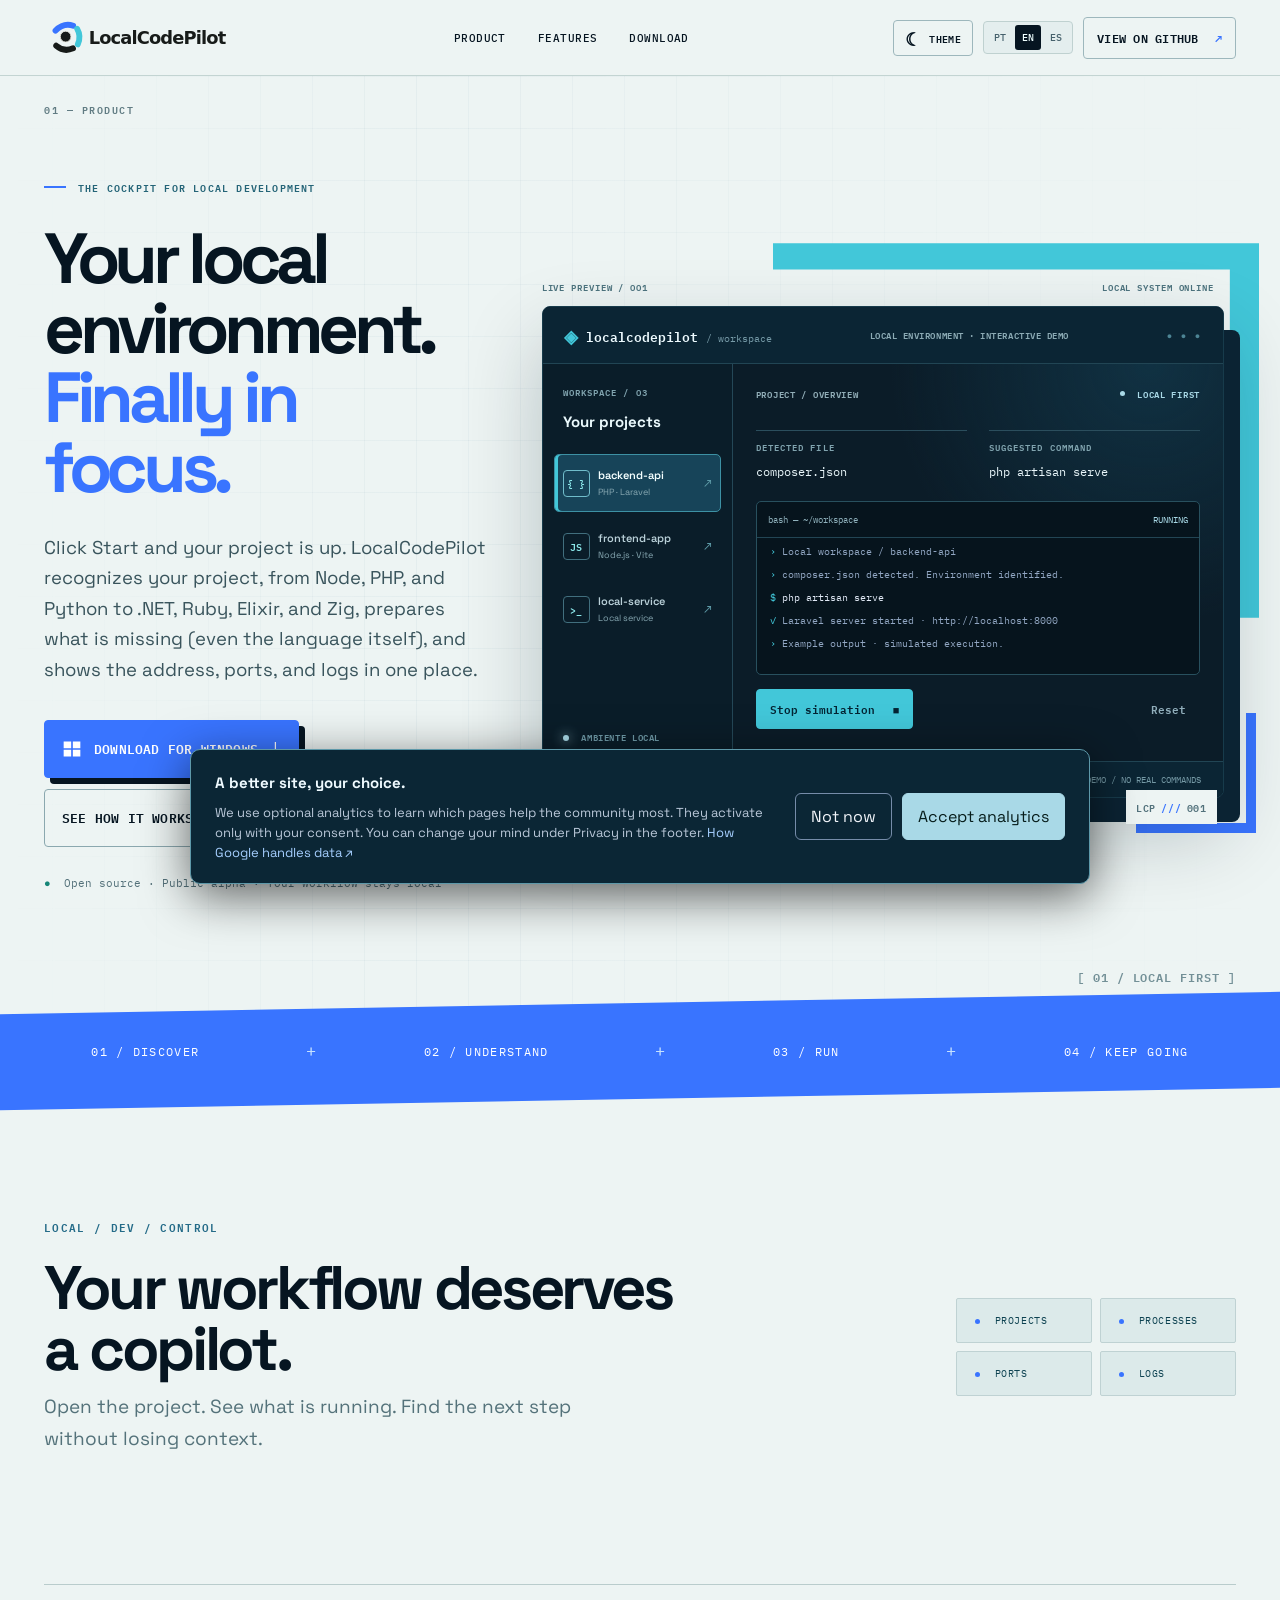
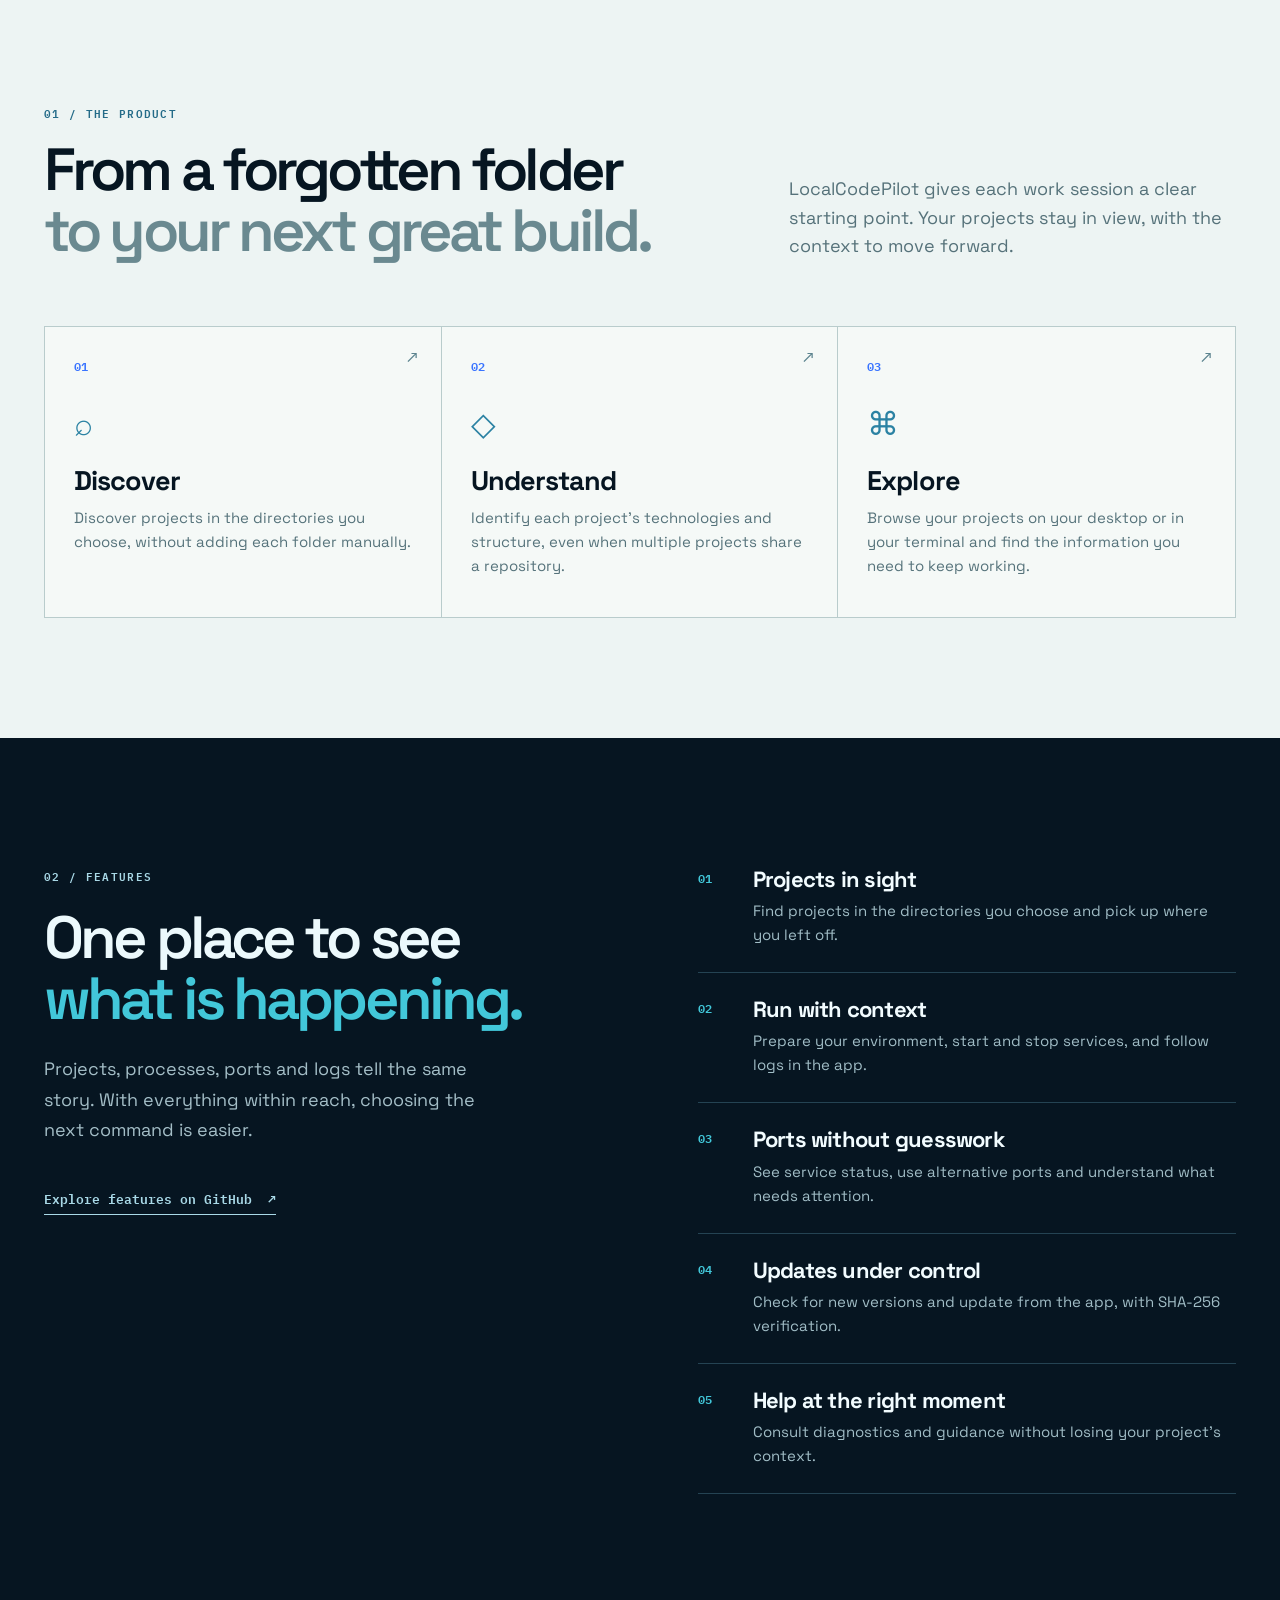
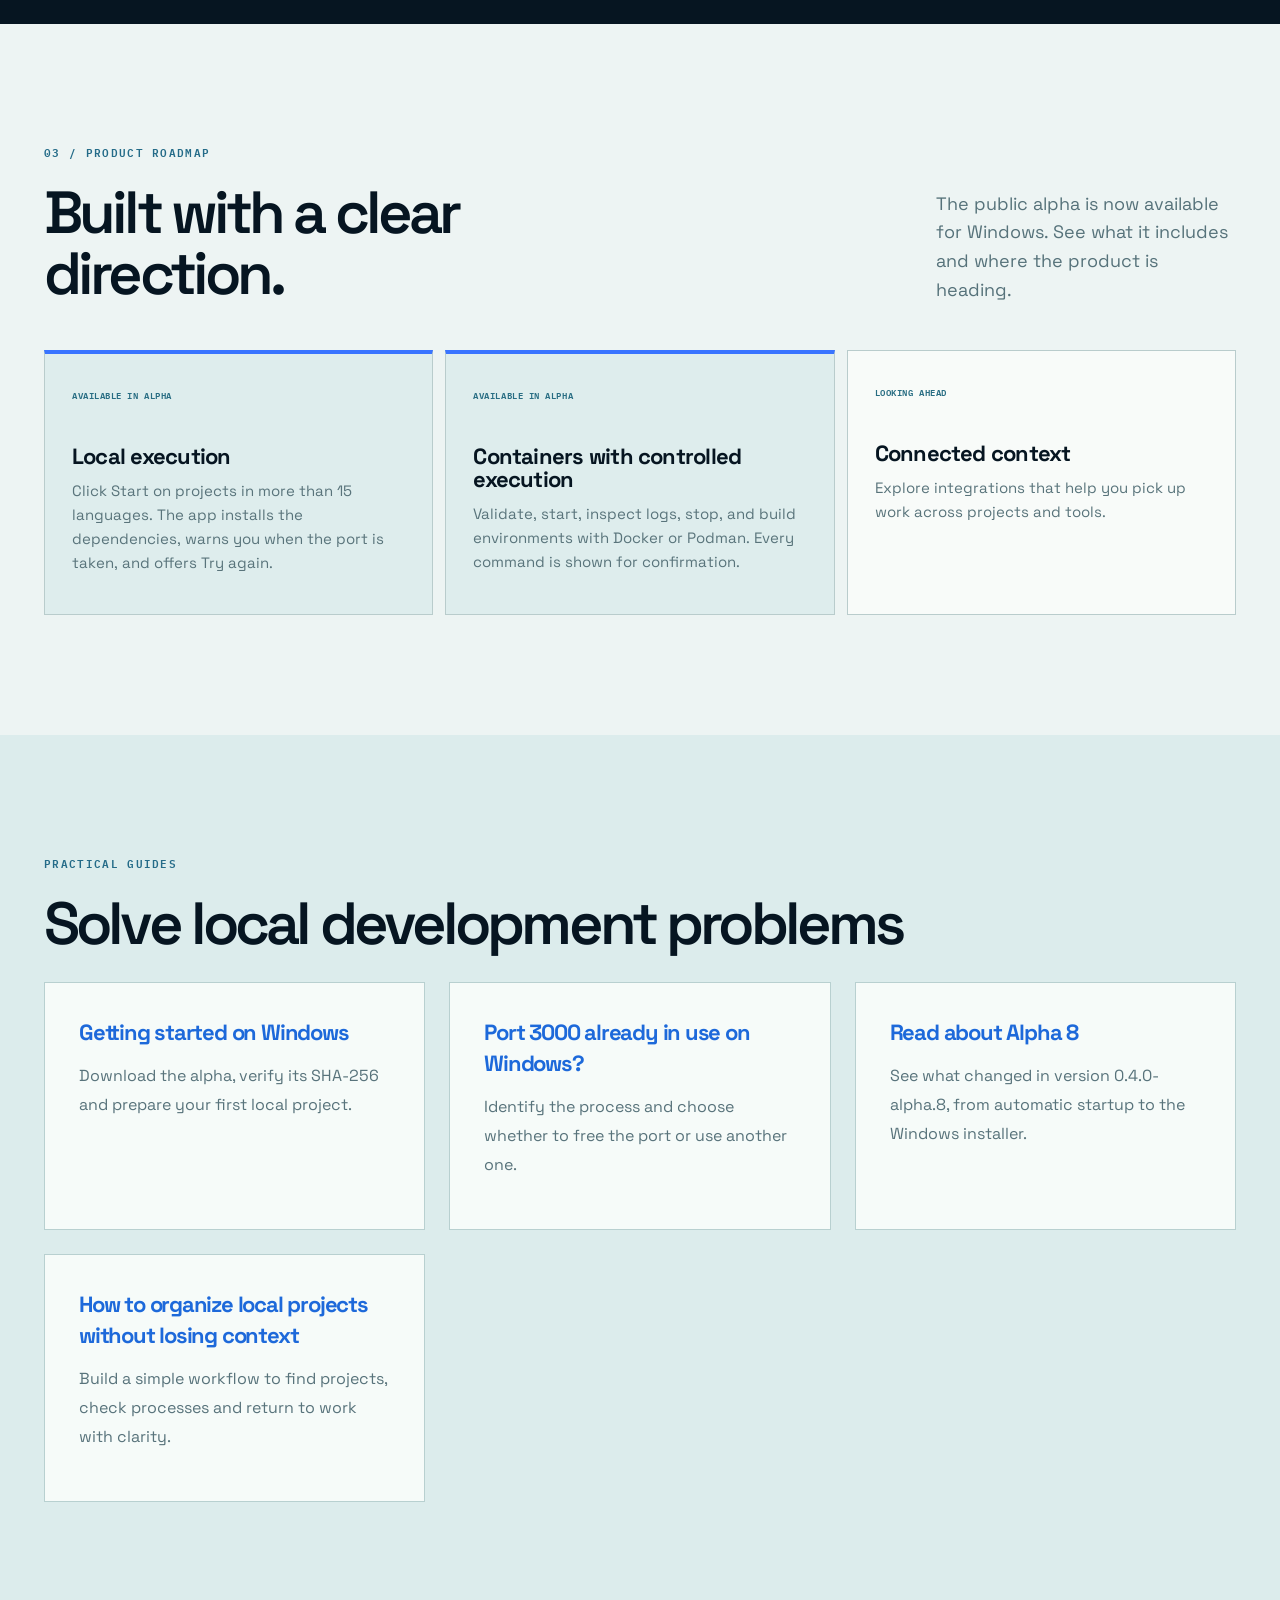
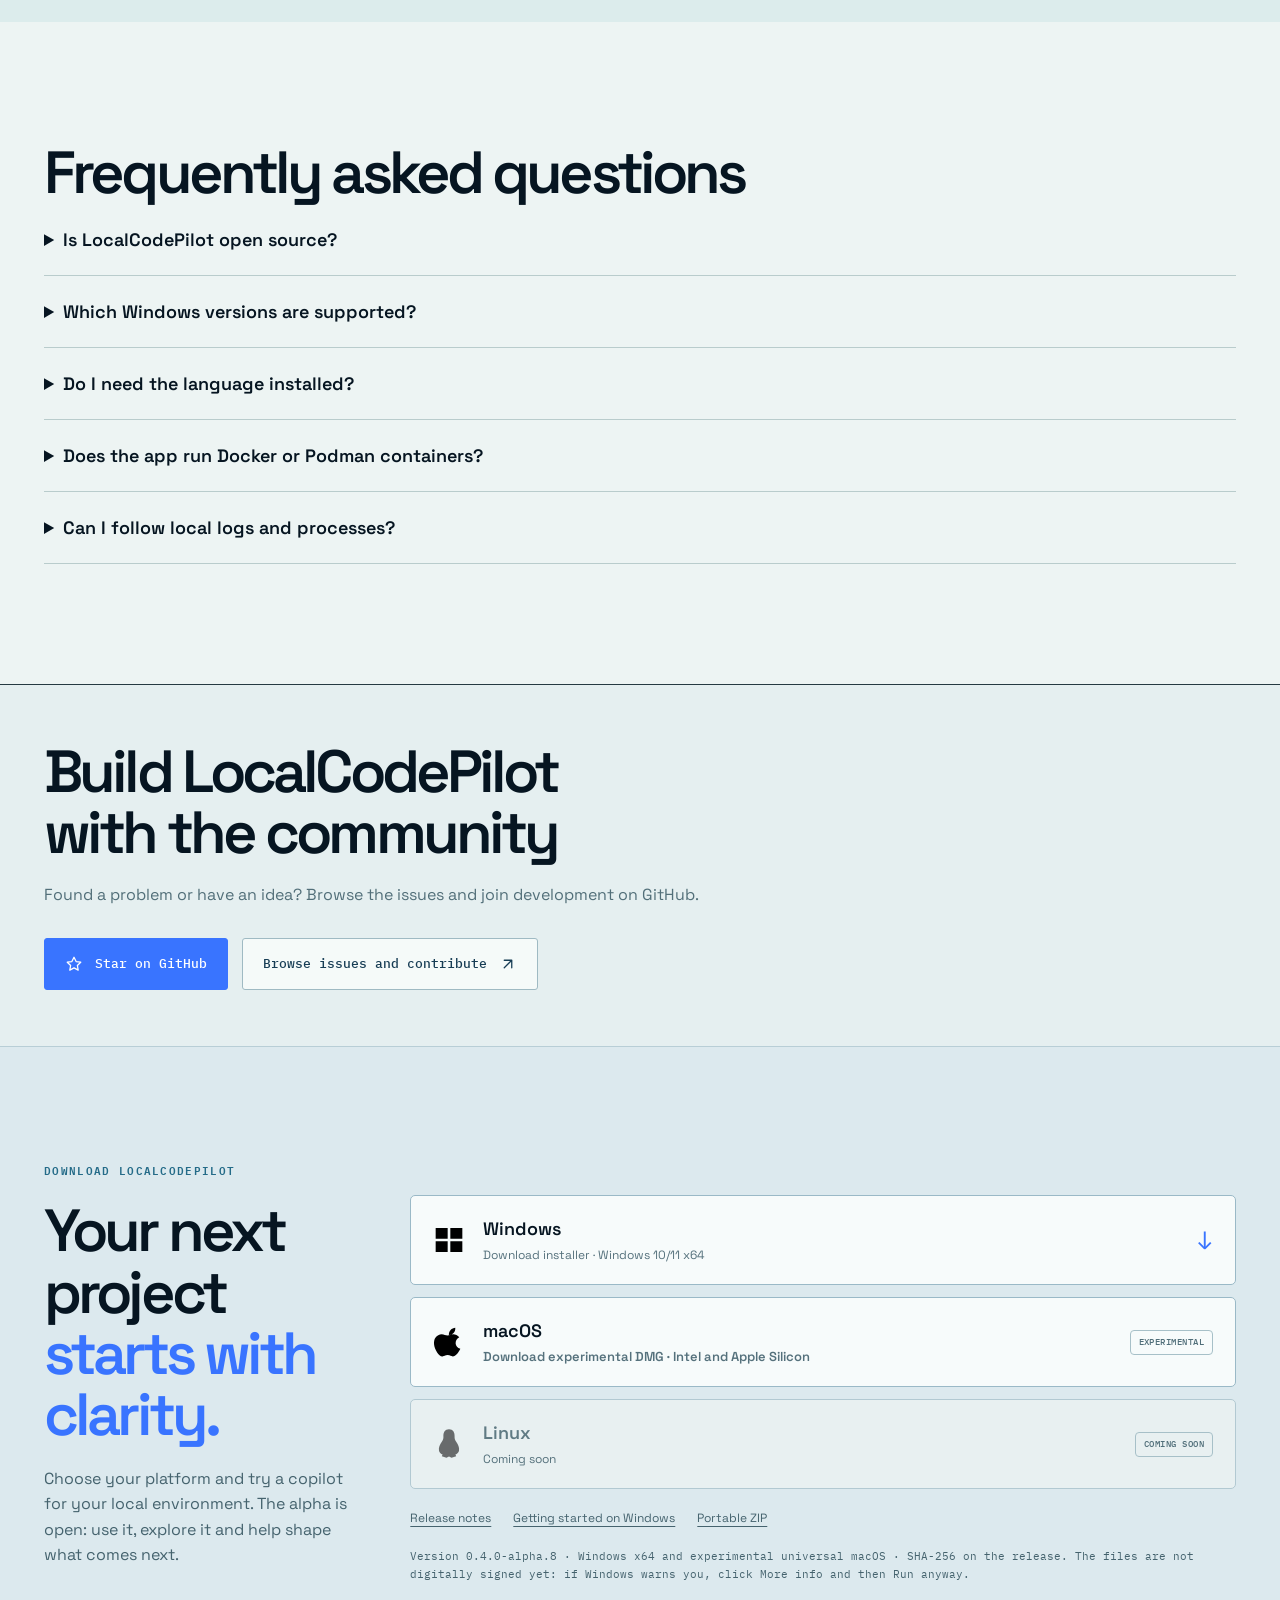
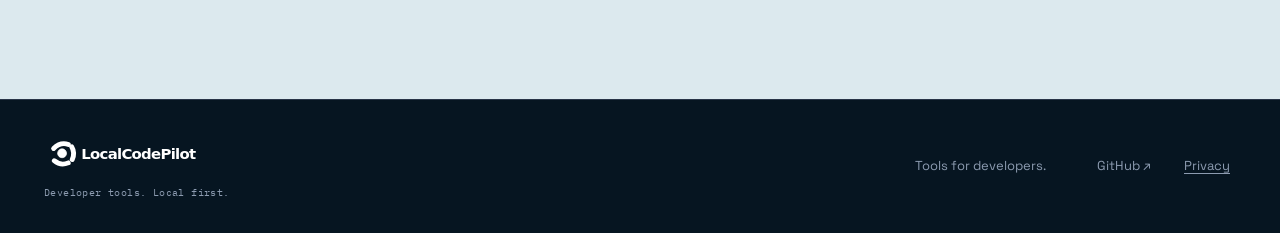
==== en/index.html @ 9e9f08c1 "Atualiza links da Alpha 8 no site" ====
<!doctype html>
<html lang="en">
<head>
  <meta charset="utf-8">
  <meta http-equiv="Content-Security-Policy" content="base-uri 'none'; object-src 'none'; frame-src 'none'; form-action 'none'; connect-src 'self' https://www.google-analytics.com https://region1.google-analytics.com https://www.googletagmanager.com">
  <meta name="referrer" content="no-referrer">
  <meta name="viewport" content="width=device-width, initial-scale=1">
  <meta name="theme-color" content="#eaf2f2">
  <meta name="description" content="LocalCodePilot organizes projects, processes, ports and logs in your local development environment. Explore the open source tool and download it for Windows.">
  <title>LocalCodePilot | Projects, processes and ports on Windows</title>
  <meta property="og:type" content="website">
  <meta property="og:site_name" content="LocalCodePilot">
  <meta property="og:url" content="https://localcodepilot.com.br/en/">
  <meta property="og:locale" content="en_US">
  <meta property="og:title" content="LocalCodePilot | Projects, processes and ports on Windows">
  <meta property="og:description" content="LocalCodePilot organizes projects, processes, ports and logs in your local development environment. Explore the open source tool and download it for Windows.">
  <meta name="twitter:card" content="summary">
  <meta name="twitter:title" content="LocalCodePilot | Projects, processes and ports on Windows">
  <meta name="twitter:description" content="LocalCodePilot organizes projects, processes, ports and logs in your local development environment. Explore the open source tool and download it for Windows.">
  <link rel="canonical" href="https://localcodepilot.com.br/en/">
  <link rel="alternate" hreflang="pt-BR" href="https://localcodepilot.com.br/">
  <link rel="alternate" hreflang="en" href="https://localcodepilot.com.br/en/">
  <link rel="alternate" hreflang="es" href="https://localcodepilot.com.br/es/">
  <link rel="alternate" hreflang="x-default" href="https://localcodepilot.com.br/">
  <link rel="icon" href="../icon.svg" type="image/svg+xml">
  <script src="../theme.js"></script>
  <link rel="stylesheet" href="../styles.css">
  <link rel="stylesheet" href="../experience.css">
  <script type="application/ld+json">{"@context":"https://schema.org","@type":"SoftwareApplication","name":"LocalCodePilot","url":"https://localcodepilot.com.br/","applicationCategory":"DeveloperApplication","operatingSystem":"Windows 10, Windows 11, macOS (experimental)","softwareVersion":"0.4.0-alpha.8","downloadUrl":"https://github.com/cjulio1993/LocalCodePilot/releases/tag/v0.4.0-alpha.8","description":"Aplicativo open source para organizar projetos, processos, portas e logs no ambiente local.","offers":{"@type":"Offer","price":"0","priceCurrency":"BRL"}}</script>
  <script src="../navigation.js" defer></script>
  <script src="../demo.js" defer></script>
  <script src="../analytics.js" defer></script>
</head>
<body>
  <a class="skip" href="#conteudo">Skip to content</a>
  <header class="site-header">
    <div class="wrap header-inner">
      <a class="brand" href="#inicio" aria-label="LocalCodePilot, home"><img src="../logo.svg" alt="LocalCodePilot"></a>
      <nav aria-label="Main navigation"><a href="#como-funciona">Product</a><a href="#recursos">Features</a><a href="#comecar">Download</a></nav>
      <div class="header-actions">
        <button class="theme-toggle" id="theme-toggle" type="button" aria-label="Switch to dark theme" aria-pressed="false"><span class="theme-icon" aria-hidden="true">◐</span><span class="theme-text">Theme</span></button>
        <div class="language-switch" role="group" aria-label="Language">
          <a href="../" lang="pt-BR" hreflang="pt-BR" aria-label="Português">PT</a>
          <a href="./" lang="en" hreflang="en" aria-label="English" aria-current="page">EN</a>
          <a href="../es/" lang="es" hreflang="es" aria-label="Español">ES</a>
        </div>
        <a class="header-github" href="https://github.com/cjulio1993/LocalCodePilot" target="_blank" rel="noopener noreferrer">View on GitHub <span aria-hidden="true">↗</span></a>
      </div>
    </div>
  </header>
  <main id="conteudo">
    <section class="hero wrap" id="inicio" aria-labelledby="hero-title">
      <div class="hero-copy">
        <div class="eyebrow"><span class="eyebrow-line"></span> THE COCKPIT FOR LOCAL DEVELOPMENT</div>
        <h1 id="hero-title">Your local environment.<br><em>Finally in focus.</em></h1>
        <p class="lead">Click Start and your project is up. LocalCodePilot recognizes your project, from Node, PHP, and Python to .NET, Ruby, Elixir, and Zig, prepares what is missing (even the language itself), and shows the address, ports, and logs in one place.</p>
        <div class="hero-actions"><a class="button primary platform-download" href="https://github.com/cjulio1993/LocalCodePilot/releases/download/v0.4.0-alpha.8/LocalCodePilot-0.4.0-alpha.8-windows-x64-setup.exe" target="_blank" rel="noopener noreferrer"><img src="../windows.svg" alt="" width="20" height="20"><span>Download for Windows</span><span aria-hidden="true">↓</span></a><a class="button secondary" href="#como-funciona">See how it works <span aria-hidden="true">↓</span></a></div>
        <p class="hero-note"><span aria-hidden="true">●</span> Open source · Public alpha · Your workflow stays local</p>
      </div>
      <div class="product-stage">
        <div class="stage-label" aria-hidden="true"><span>LIVE PREVIEW / 001</span><span>LOCAL SYSTEM ONLINE</span></div>
        <div class="product-window" aria-label="Interactive project workflow demo">
          <div class="window-top"><span class="window-mark"><span>◈</span> localcodepilot <small>/ workspace</small></span><span class="window-caption">LOCAL ENVIRONMENT · INTERACTIVE DEMO</span><span class="window-controls" aria-hidden="true">● ● ●</span></div>
          <div class="demo-body">
            <div class="demo-sidebar">
              <div class="demo-sidebar-title"><span class="demo-label">WORKSPACE / 03</span><strong>Your projects</strong></div>
              <div class="demo-projects" role="group" aria-label="Example projects">
                <button class="demo-project active" type="button" data-project="laravel" aria-pressed="true"><span class="project-icon">{ }</span><span>backend-api<small>PHP · Laravel</small></span><span class="project-chevron" aria-hidden="true">↗</span></button>
                <button class="demo-project" type="button" data-project="node" aria-pressed="false"><span class="project-icon">JS</span><span>frontend-app<small>Node.js · Vite</small></span><span class="project-chevron" aria-hidden="true">↗</span></button>
                <button class="demo-project" type="button" data-project="service" aria-pressed="false"><span class="project-icon">&gt;_</span><span>local-service<small>Local service</small></span><span class="project-chevron" aria-hidden="true">↗</span></button>
              </div>
              <div class="demo-sidebar-footer"><span class="pulse"></span> AMBIENTE LOCAL</div>
            </div>
            <div class="demo-main">
              <div class="demo-main-head"><span>PROJECT / OVERVIEW</span><span class="demo-live"><i></i> LOCAL FIRST</span></div>
              <div class="demo-info"><div><span class="demo-label">DETECTED FILE</span><strong id="demo-manifest">composer.json</strong></div><div><span class="demo-label">SUGGESTED COMMAND</span><code id="demo-command">php artisan serve</code></div></div>
              <div class="demo-console"><div class="console-head"><span>bash — ~/workspace</span><span id="demo-state" class="state" role="status">READY</span></div><div class="console-lines" id="demo-log" aria-live="polite"><p><span>&gt;</span> Project detected. Ready to start.</p></div></div>
              <div class="demo-controls"><button type="button" id="demo-run" class="demo-run">Start simulation <span aria-hidden="true">↗</span></button><button type="button" id="demo-reset" class="demo-reset">Reset</button></div>
            </div>
          </div>
          <div class="terminal-footer"><span>Local environment</span><span>DEMO / NO REAL COMMANDS</span></div>
        </div>
        <div class="stage-corner" aria-hidden="true">LCP<span>///</span>001</div>
      </div>
      <div class="hero-index" aria-hidden="true">[ 01 / LOCAL FIRST ]</div>
    </section>
    <section class="signal-band" aria-label="Key capabilities"><div class="wrap signal-inner"><span>01 / DISCOVER</span><b>+</b><span>02 / UNDERSTAND</span><b>+</b><span>03 / RUN</span><b>+</b><span>04 / KEEP GOING</span></div></section>
    <section class="diagnostic-band wrap" aria-labelledby="diagnostic-title"><div><p class="section-kicker">LOCAL / DEV / CONTROL</p><h2 id="diagnostic-title">Your workflow deserves a copilot.</h2><p>Open the project. See what is running. Find the next step without losing context.</p></div><div class="diagnostic-chips" aria-hidden="true"><span><i></i> PROJECTS</span><span><i></i> PROCESSES</span><span><i></i> PORTS</span><span><i></i> LOGS</span></div></section>
    <section class="section wrap" id="como-funciona"><div class="section-intro"><p class="section-kicker">01 / THE PRODUCT</p><h2>From a forgotten folder<br><span>to your next great build.</span></h2><p>LocalCodePilot gives each work session a clear starting point. Your projects stay in view, with the context to move forward.</p></div>
      <div class="steps"><article><span class="step-no">01</span><div class="step-icon">⌕</div><h3>Discover</h3><p>Discover projects in the directories you choose, without adding each folder manually.</p></article><article><span class="step-no">02</span><div class="step-icon">◇</div><h3>Understand</h3><p>Identify each project's technologies and structure, even when multiple projects share a repository.</p></article><article><span class="step-no">03</span><div class="step-icon">⌘</div><h3>Explore</h3><p>Browse your projects on your desktop or in your terminal and find the information you need to keep working.</p></article></div>
    </section>
    <section class="feature-section" id="recursos"><div class="wrap feature-grid"><div><p class="section-kicker">02 / FEATURES</p><h2>One place to see<br><span>what is happening.</span></h2><p class="feature-lead">Projects, processes, ports and logs tell the same story. With everything within reach, choosing the next command is easier.</p><a class="text-link" href="https://github.com/cjulio1993/LocalCodePilot#linguagens-e-projetos" target="_blank" rel="noopener noreferrer">Explore features on GitHub <span>↗</span></a></div><div class="feature-list"><div><span>01</span><div><h3>Projects in sight</h3><p>Find projects in the directories you choose and pick up where you left off.</p></div></div><div><span>02</span><div><h3>Run with context</h3><p>Prepare your environment, start and stop services, and follow logs in the app.</p></div></div><div><span>03</span><div><h3>Ports without guesswork</h3><p>See service status, use alternative ports and understand what needs attention.</p></div></div><div><span>04</span><div><h3>Updates under control</h3><p>Check for new versions and update from the app, with SHA-256 verification.</p></div></div><div><span>05</span><div><h3>Help at the right moment</h3><p>Consult diagnostics and guidance without losing your project's context.</p></div></div></div></div></section>
    <section class="roadmap wrap"><p class="section-kicker">03 / PRODUCT ROADMAP</p><div class="roadmap-head"><h2>Built with a clear direction.</h2><p>The public alpha is now available for Windows. See what it includes and where the product is heading.</p></div><div class="roadmap-grid"><div class="roadmap-card now"><span class="badge">AVAILABLE IN ALPHA</span><h3>Local execution</h3><p>Click Start on projects in more than 15 languages. The app installs the dependencies, warns you when the port is taken, and offers Try again.</p></div><div class="roadmap-card now"><span class="badge">AVAILABLE IN ALPHA</span><h3>Containers with controlled execution</h3><p>Validate, start, inspect logs, stop, and build environments with Docker or Podman. Every command is shown for confirmation.</p></div><div class="roadmap-card"><span class="badge muted">LOOKING AHEAD</span><h3>Connected context</h3><p>Explore integrations that help you pick up work across projects and tools.</p></div></div></section>
    <section class="section wrap seo-guides" id="guias" aria-labelledby="guides-title">
      <p class="section-kicker">PRACTICAL GUIDES</p><h2 id="guides-title">Solve local development problems</h2>
      <div class="guide-grid">
        <article><h3><a href="docs/getting-started/">Getting started on Windows</a></h3><p>Download the alpha, verify its SHA-256 and prepare your first local project.</p></article>
        <article><h3><a href="blog/port-already-in-use-windows/">Port 3000 already in use on Windows?</a></h3><p>Identify the process and choose whether to free the port or use another one.</p></article>
        <article><h3><a href="https://jcesar.dev.br/blog/localcodepilot-alpha-8/" target="_blank" rel="noopener noreferrer">Read about Alpha 8</a></h3><p>See what changed in version 0.4.0-alpha.8, from automatic startup to the Windows installer.</p></article>
        <article><h3><a href="blog/organize-local-projects/">How to organize local projects without losing context</a></h3><p>Build a simple workflow to find projects, check processes and return to work with clarity.</p></article>
      </div>
    </section>
    <section class="section wrap faq" id="perguntas" aria-labelledby="faq-title"><h2 id="faq-title">Frequently asked questions</h2>
      <details><summary>Is LocalCodePilot open source?</summary><p>Yes. The code is available on GitHub for review and contribution. See the repository license for terms of use.</p></details>
      <details><summary>Which Windows versions are supported?</summary><p>The public alpha is available for Windows 10 and 11 x64. An experimental universal DMG is also available for Intel and Apple Silicon Macs; Linux is not included in this release.</p></details>
      <details><summary>Do I need the language installed?</summary><p>Not always. When the language is missing, the project card shows Prepare environment, which installs it with winget after you confirm. Installation was validated with Clojure, Haskell, and Zig; for the other languages it is still being validated.</p></details>
      <details><summary>Does the app run Docker or Podman containers?</summary><p>Yes. Alpha 8 runs Compose operations with Docker or Podman after showing the command and asking for confirmation, and keeps one project from touching another project's containers. The engine must be installed and running.</p></details>
      <details><summary>Can I follow local logs and processes?</summary><p>Yes. The alpha can start and stop supported services, follow logs and work with alternative ports. Compatibility depends on the project technology and requirements.</p></details>
    </section>
    <section class="section wrap community" id="comunidade">
      <div class="community-copy"><h2>Build LocalCodePilot with the community</h2><p>Found a problem or have an idea? Browse the issues and join development on GitHub.</p></div>
      <div class="community-actions">
        <a class="community-action community-star" href="https://github.com/cjulio1993/LocalCodePilot" target="_blank" rel="noopener noreferrer"><svg aria-hidden="true" width="18" height="18" viewBox="0 0 24 24" fill="none" stroke="currentColor" stroke-width="1.7" stroke-linejoin="round"><path d="m12 3 2.8 5.7 6.2.9-4.5 4.4 1.1 6.2-5.6-3-5.6 3 1.1-6.2L3 9.6l6.2-.9Z"/></svg><span>Star on GitHub</span></a>
        <a class="community-action community-contribute" href="https://github.com/cjulio1993/LocalCodePilot/issues" target="_blank" rel="noopener noreferrer"><span>Browse issues and contribute</span><svg aria-hidden="true" width="18" height="18" viewBox="0 0 24 24" fill="none" stroke="currentColor" stroke-width="1.7" stroke-linecap="round" stroke-linejoin="round"><path d="M7 17 17 7M7 7h10v10"/></svg></a>
      </div>
    </section>
    <section class="cta-section" id="comecar"><div class="wrap cta-inner"><div><p class="section-kicker">DOWNLOAD LOCALCODEPILOT</p><h2>Your next project<br><em>starts with clarity.</em></h2><p>Choose your platform and try a copilot for your local environment. The alpha is open: use it, explore it and help shape what comes next.</p></div><div class="cta-links platform-downloads">
      <a class="platform-card platform-available" href="https://github.com/cjulio1993/LocalCodePilot/releases/download/v0.4.0-alpha.8/LocalCodePilot-0.4.0-alpha.8-windows-x64-setup.exe" target="_blank" rel="noopener noreferrer"><img src="../windows.svg" alt="" width="32" height="32"><span class="platform-copy"><strong>Windows</strong><span>Download installer · Windows 10/11 x64</span></span><span class="platform-arrow" aria-hidden="true">↓</span></a>
      <a class="platform-card platform-available platform-download" href="https://github.com/cjulio1993/LocalCodePilot/releases/download/v0.4.0-alpha.8/LocalCodePilot-0.4.0-alpha.8-macos-universal.dmg" target="_blank" rel="noopener noreferrer"><img src="../macos.svg" alt="" width="32" height="32"><span class="platform-copy"><strong>macOS</strong><span>Download experimental DMG · Intel and Apple Silicon</span></span><span class="platform-badge">EXPERIMENTAL</span></a>
      <div class="platform-card platform-soon"><img src="../linux.svg" alt="" width="32" height="32"><span class="platform-copy"><strong>Linux</strong><span>Coming soon</span></span><span class="platform-badge">COMING SOON</span></div>
      <div class="download-details"><a href="https://github.com/cjulio1993/LocalCodePilot/releases/tag/v0.4.0-alpha.8" target="_blank" rel="noopener noreferrer">Release notes</a><a href="docs/getting-started/">Getting started on Windows</a><a href="https://github.com/cjulio1993/LocalCodePilot/releases/download/v0.4.0-alpha.8/LocalCodePilot-0.4.0-alpha.8-windows-x64.zip" target="_blank" rel="noopener noreferrer">Portable ZIP</a></div>
      <small>Version 0.4.0-alpha.8 · Windows x64 and experimental universal macOS · SHA-256 on the release. The files are not digitally signed yet: if Windows warns you, click More info and then Run anyway.</small></div></div></section>
  </main>
  <footer class="site-footer"><div class="wrap footer-inner"><div class="footer-brand"><img src="../logo.svg" alt="LocalCodePilot"><p>Developer tools. Local first.</p></div><p class="footer-mission">Tools for developers.</p><a href="https://github.com/cjulio1993/LocalCodePilot" target="_blank" rel="noopener noreferrer">GitHub ↗</a><button class="privacy-link" id="privacy-settings" type="button">Privacy</button></div></footer>
  <aside class="privacy-banner" id="privacy-banner" aria-label="Privacy preferences" hidden>
    <div class="privacy-copy"><strong>A better site, your choice.</strong><p>We use optional analytics to learn which pages help the community most. They activate only with your consent. You can change your mind under Privacy in the footer. <a href="https://policies.google.com/privacy" target="_blank" rel="noopener noreferrer">How Google handles data ↗</a></p></div>
    <div class="privacy-actions"><button id="privacy-decline" type="button">Not now</button><button id="privacy-accept" type="button">Accept analytics</button></div>
  </aside>
</body>
</html>
---- styles.css ----
@import url('https://fonts.googleapis.com/css2?family=IBM+Plex+Mono:wght@400;500;600;700&family=Space+Grotesk:wght@400;500;600;700&display=swap');
:root{--bg:#090c11;--surface:#10151e;--surface2:#171e29;--ink:#edf1f7;--muted:#929eaf;--line:#283140;--signal:#91b4e8;--signal-dark:#101722}*{box-sizing:border-box}html{scroll-behavior:smooth}body{margin:0;background:var(--bg);color:var(--ink);font:400 16px/1.6 'Space Grotesk',Arial,sans-serif}a{color:inherit;text-decoration:none}button{font:inherit;cursor:pointer}a,button{transition:color .2s,background .2s,border .2s,transform .2s}a:focus-visible,button:focus-visible{outline:2px solid var(--signal);outline-offset:4px}img{display:block;max-width:100%}h1,h2,h3,p{margin-top:0}.wrap{width:min(1260px,calc(100% - 72px));margin-inline:auto}.skip{position:absolute;top:-80px;left:16px;background:var(--signal);color:#10150d;padding:8px;z-index:9}.skip:focus{top:8px}.site-header{border-bottom:1px solid var(--line);height:82px;background:#0b0f16}.header-inner{height:100%;display:flex;align-items:center;justify-content:space-between;gap:30px}.brand img{width:210px;filter:brightness(0) invert(1)}.site-header nav{display:flex;gap:32px;font:500 13px 'IBM Plex Mono',monospace}.site-header nav a:hover,.header-github:hover,.text-link:hover{color:var(--signal)}.header-github{font:600 12px 'IBM Plex Mono',monospace;border:1px solid #333e50;padding:10px 13px;white-space:nowrap}.header-github span{margin-left:9px;color:var(--signal)}.hero{display:grid;grid-template-columns:.93fr 1.07fr;gap:60px;align-items:center;min-height:650px;padding-top:87px;padding-bottom:98px;position:relative}.hero:before{content:'';position:absolute;inset:0;z-index:-1;pointer-events:none;background-image:linear-gradient(#8ca9d009 1px,transparent 1px),linear-gradient(90deg,#8ca9d009 1px,transparent 1px);background-size:36px 36px;mask-image:linear-gradient(90deg,black,transparent 80%)}.eyebrow,.section-kicker,.hero-index,.demo-label{font:600 12px/1.4 'IBM Plex Mono',monospace;letter-spacing:.08em}.eyebrow{color:var(--signal);display:flex;align-items:center;gap:12px;margin-bottom:25px}.eyebrow-line{width:25px;height:2px;background:var(--signal)}h1,h2,h3{line-height:1.05;letter-spacing:-.055em}h1{font-size:clamp(54px,6.2vw,96px);font-weight:700;max-width:640px;margin-bottom:26px}h1 em,.cta-inner h2 em{font-style:normal;color:var(--signal)}.lead{color:#a3afbf;max-width:520px;font-size:19px;line-height:1.6;margin-bottom:32px}.hero-actions{display:flex;gap:11px;flex-wrap:wrap}.button{min-height:54px;display:inline-flex;align-items:center;justify-content:space-between;gap:21px;padding:0 17px;border:1px solid #303c4e;font:600 13px 'IBM Plex Mono',monospace}.button span{font-size:18px;font-weight:400}.button:hover{transform:translateY(-2px)}.button.primary{background:var(--signal);color:#111a29;border-color:var(--signal)}.button.primary:hover{background:#b7cef0}.button.secondary:hover{border-color:var(--signal);color:var(--signal)}.hero-note{font:400 12px/1.5 'IBM Plex Mono',monospace;color:#8390a2;margin:19px 0 0}.hero-note span{color:var(--signal);margin-right:6px}.hero-index{position:absolute;bottom:26px;right:0;color:#65758b}.product-window{min-width:0;background:#10151e;border:1px solid #344158;box-shadow:10px 10px 0 #141d2c,0 0 70px #91b4e810}.window-top{height:45px;display:flex;align-items:center;justify-content:space-between;padding:0 18px;background:#151c27;border-bottom:1px solid #293446;font:600 10px 'IBM Plex Mono',monospace}.window-mark{font-size:13px}.window-mark span{color:var(--signal)}.window-caption{color:#8796ab}.window-controls{letter-spacing:.2em;font-size:9px;color:#59697e}.demo-body{padding:23px}.demo-label{display:block;font-size:10px;color:#8d9bb0;margin-bottom:10px}.demo-projects{display:grid;grid-template-columns:repeat(3,1fr);gap:6px;margin-bottom:24px}.demo-project{display:flex;align-items:center;gap:8px;min-width:0;min-height:63px;padding:8px;text-align:left;background:#141c28;color:#b5c0d0;border:1px solid #293549;font-size:12px;font-weight:600}.demo-project:hover{background:#1d2a3e}.demo-project.active{background:#91b4e8;color:#dce8fa;border-color:#91b4e8}.demo-project small{display:block;font-size:10px;color:#8798ae;font-weight:400}.demo-project.active small{color:#a7bad6}.project-icon{width:27px;height:27px;flex:none;display:grid;place-items:center;border:1px solid #3c4b61;font:600 10px 'IBM Plex Mono',monospace}.demo-project.active .project-icon{border-color:#4f6a91}.demo-info{display:grid;grid-template-columns:1fr 1fr;gap:15px;margin-bottom:20px}.demo-info>div{border-top:1px solid #2b3648;padding-top:10px;min-width:0}.demo-info strong,.demo-info code{display:block;color:#d9e4f4;font:600 14px 'IBM Plex Mono',monospace;overflow-wrap:anywhere}.demo-console{border:1px solid #293549;background:#090d14;min-height:142px}.console-head{height:34px;padding:0 11px;border-bottom:1px solid #263245;display:flex;align-items:center;justify-content:space-between;color:#8698b2;font:600 10px 'IBM Plex Mono',monospace}.state{color:#9aacc4}.state.is-starting{color:#c6b58f}.state.is-running{color:var(--signal)}.console-lines{padding:9px 12px;height:108px;overflow:auto;font:400 11px/1.5 'IBM Plex Mono',monospace}.console-lines p{margin:0 0 5px;color:#b4c3d9}.console-lines span{color:var(--signal)}.demo-controls{display:flex;gap:9px;margin-top:13px}.demo-run,.demo-reset{min-height:40px;padding:0 13px;border:1px solid var(--signal);font:600 11px 'IBM Plex Mono',monospace}.demo-run{display:flex;align-items:center;gap:18px;background:var(--signal);color:#121b29}.demo-run:hover{background:#b7cef0}.demo-reset{background:none;color:#b9c7dc;border-color:#34445a}.demo-reset:hover{border-color:var(--signal)}.signal-band{border-block:1px solid #283446;background:var(--signal);color:#9eaec3}.signal-inner{min-height:70px;display:flex;align-items:center;justify-content:space-around;gap:12px;font:700 14px 'IBM Plex Mono',monospace;letter-spacing:.02em}.signal-inner b{font-weight:400;font-size:17px}.section{padding-block:110px}.section-intro{display:grid;grid-template-columns:1.2fr .8fr;gap:30px 75px;align-items:end}.section-kicker{color:var(--signal);margin-bottom:23px}.section-intro .section-kicker{grid-column:1/-1;margin-bottom:-12px}.section h2,.feature-grid h2,.roadmap h2,.cta-inner h2{font-size:clamp(39px,4.4vw,62px);font-weight:600;margin-bottom:0}.section h2 span,.feature-grid h2 span{color:#738299}.section-intro>p:last-child,.roadmap-head>p{color:var(--muted);font-size:18px;margin:0}.steps{display:grid;grid-template-columns:repeat(3,1fr);gap:25px;margin-top:60px}.steps article{padding:17px 0 0;border-top:1px solid #2a3649}.step-no{font:600 12px 'IBM Plex Mono',monospace;color:var(--signal)}.step-icon{margin:23px 0;color:var(--signal);font:500 32px 'IBM Plex Mono',monospace}.steps h3,.feature-list h3,.roadmap-card h3{font-size:24px;margin-bottom:11px}.steps p,.feature-list p,.roadmap-card p{margin-bottom:0;color:#929eaf}.feature-section{background:#0e131c;border-block:1px solid #232e3f;padding:105px 0}.feature-grid{display:grid;grid-template-columns:1fr 1fr;gap:110px}.feature-grid h2{margin-bottom:25px}.feature-lead{font-size:18px;color:var(--muted);max-width:450px}.text-link{display:inline-block;color:var(--signal);margin-top:24px;border-bottom:1px solid var(--signal);padding-bottom:4px;font:600 13px 'IBM Plex Mono',monospace}.text-link span{margin-left:8px}.feature-list>div{display:grid;grid-template-columns:46px 1fr;padding:20px 0 23px;border-bottom:1px solid #2a3649}.feature-list>div:first-child{padding-top:0}.feature-list>div>span{color:var(--signal);font:600 12px 'IBM Plex Mono',monospace}.feature-list h3{font-size:21px;margin-bottom:8px}.feature-list p{font-size:15px}.feature-list code{color:#aec6e7;background:#1c293c;padding:2px 4px;font:500 13px 'IBM Plex Mono',monospace}.roadmap{padding-block:108px}.roadmap-head{display:flex;align-items:end;justify-content:space-between;gap:45px}.roadmap-head h2{max-width:640px}.roadmap-head p{max-width:300px}.roadmap-grid{display:grid;grid-template-columns:repeat(3,1fr);gap:14px;margin-top:45px}.roadmap-card{padding:27px;min-height:244px;border:1px solid #29364a;background:#10151e}.roadmap-card.now{background:#141f30;border-color:var(--signal)}.badge{display:inline-block;color:#97a9c2;font:600 11px 'IBM Plex Mono',monospace;letter-spacing:.06em;margin-bottom:42px}.now .badge{color:var(--signal)}.roadmap-card h3{font-size:22px}.roadmap-card p{font-size:15px}.cta-section{background:#101824;border-block:1px solid #2b3a50;padding:95px 0}.cta-inner{display:flex;align-items:end;justify-content:space-between;gap:50px}.cta-inner h2{margin-bottom:20px}.cta-inner p:not(.section-kicker){color:#a1afc2;max-width:440px}.cta-links{width:310px;display:flex;flex-direction:column;gap:10px}.cta-links .button{width:100%}.cta-links small{color:#8f9fb6;font:400 12px/1.5 'IBM Plex Mono',monospace;margin-top:6px}.site-footer{padding:34px 0;background:#080b10}.footer-inner{display:flex;align-items:center;gap:27px;font-size:13px;color:#8c9bb0}.footer-inner img{width:172px;filter:brightness(0) invert(1)}.footer-inner p{margin:0}.footer-inner a{margin-left:auto}.footer-inner a:hover{color:var(--signal)}@media(max-width:1050px){.hero{grid-template-columns:1fr;gap:52px;min-height:0}.product-window{max-width:720px}.feature-grid{gap:52px}.section-intro{gap:35px}}@media(max-width:700px){.wrap{width:min(100% - 36px,550px)}.site-header{height:70px}.brand img{width:178px}.site-header nav{display:none}.header-github{font-size:10px;padding:9px}.hero{padding-top:66px;padding-bottom:75px;gap:45px}.eyebrow{font-size:10px}.lead{font-size:17px}.hero-actions .button{width:100%}.hero-index{display:none}.product-window{box-shadow:5px 5px 0 #141d2c}.window-top{padding-inline:11px}.window-caption{font-size:8px}.window-controls{display:none}.demo-body{padding:12px}.demo-projects{gap:4px}.demo-project{padding:6px;gap:4px;font-size:10px}.project-icon{width:22px;height:22px;font-size:8px}.demo-project small{font-size:9px}.demo-info{gap:7px}.demo-info strong,.demo-info code{font-size:11px}.signal-inner{min-height:59px;gap:5px;font-size:9px}.signal-inner b{font-size:11px}.section{padding-block:78px}.section-intro,.steps,.feature-grid,.roadmap-grid{grid-template-columns:1fr}.section-intro .section-kicker{grid-column:auto}.section-intro>p:last-child{margin-top:10px}.steps{gap:30px;margin-top:44px}.step-icon{margin:16px 0}.feature-section{padding-block:75px}.feature-list{margin-top:18px}.roadmap{padding-block:80px}.roadmap-head,.cta-inner{display:block}.roadmap-head p{margin-top:22px}.roadmap-grid{margin-top:33px}.roadmap-card{min-height:0}.badge{margin-bottom:27px}.cta-section{padding-block:75px}.cta-links{width:100%;margin-top:35px}.footer-inner{flex-wrap:wrap;gap:12px}.footer-inner img{width:154px}.footer-inner p{width:100%;order:2}.footer-inner a{margin-left:auto}}@media(prefers-reduced-motion:reduce){html{scroll-behavior:auto}button,a{transition:none}}

/* Restrained workspace styling */
.header-actions{display:flex;align-items:center;gap:18px}
.language-switch{display:flex;gap:2px;padding:3px;border:1px solid #283140;border-radius:6px;flex-shrink:0}
.language-switch a{padding:6px 7px;border-radius:3px;color:#8d9bb0;font:500 10px 'IBM Plex Mono',monospace}
.language-switch a:hover{background:#182233;color:#edf1f7}
.language-switch a[aria-current="page"]{background:#24334a;color:#e0eafb}
@media(max-width:1150px){.site-header nav{gap:16px}.header-inner{gap:18px}.header-actions{gap:12px}}
@media(max-width:850px){.site-header nav{display:none}}
@media(max-width:480px){.header-actions>.header-github{display:none}.header-actions{gap:0}.header-inner{gap:10px}}
.footer-brand{display:flex;flex-direction:column;gap:12px}
.footer-brand p{font:400 10px 'IBM Plex Mono',monospace;letter-spacing:.04em;color:#8c9bb0}
.footer-inner .footer-mission{margin-left:auto;color:#8c9bb0}
.footer-inner>a{margin-left:24px}
.cta-inner h2{font-size:clamp(36px,4vw,56px)}
@media(max-width:700px){.footer-inner .footer-mission{margin-left:0;margin-top:12px}.footer-inner>a{margin-left:auto}.footer-brand p{width:auto;order:initial}}
.site-header{position:sticky;top:0;z-index:20;background:rgba(9,12,17,.97);backdrop-filter:blur(12px)}
html{scroll-padding-top:102px}
.skip{position:fixed;z-index:30}
@media(max-width:700px){html{scroll-padding-top:90px}}
.header-github,.button,.demo-run,.demo-reset{border-radius:6px}
.hero{gap:48px;min-height:710px}
.hero:before{inset:0 -20px;background-size:48px 48px;mask-image:linear-gradient(180deg,transparent,black 40%,transparent)}
h1{font-size:clamp(54px,5.8vw,84px);letter-spacing:-.065em;line-height:1.08}
h1 em{color:#9cabc1}
.eyebrow{font-size:10px;color:#9aacc5;letter-spacing:.12em}
.eyebrow-line{width:6px;height:6px;border-radius:50%;background:#91b4e8;box-shadow:0 0 12px #91b4e833}
.hero-note{font-size:10px;max-width:400px;line-height:1.8}
.product-window{border-radius:12px;overflow:hidden;box-shadow:0 24px 80px #0006,0 0 0 6px #ffffff02}
.window-top{height:48px;background:#151b25;padding-inline:16px;gap:12px}
.window-mark{font-size:11px;white-space:nowrap}
.window-caption{font-size:8px;letter-spacing:.06em}
.window-controls{white-space:nowrap;color:#4c5a6e}
.demo-body{padding:20px}
.demo-project{border-radius:6px;font-size:11px;transition:background .2s,border-color .2s}
.demo-project.active{background:#1d2d45;border-color:#526c91;color:#dce8fa}
.project-icon{border-radius:4px}
.demo-info strong,.demo-info code{font-size:12px;font-weight:400}
.demo-console{border-radius:6px;overflow:hidden}
.console-head{font-weight:400;font-size:9px;height:36px}
.console-lines{height:174px;padding:16px 13px;font-size:11px;line-height:1.8}
.console-lines p{overflow-wrap:anywhere}
.console-lines .terminal-command{color:#e2eaf7}
.console-lines .terminal-result{color:#91a6c2}
.console-lines .terminal-command.is-typing:after{content:'';display:inline-block;width:6px;height:12px;margin-left:3px;background:#9bbbe8;vertical-align:-2px;animation:cursor-blink 1s step-end infinite}
.console-prompt{color:#7897c0!important;margin-right:6px}
.demo-run{background:#202e43;color:#dce8fa;border-color:#435b7b}
.demo-run:hover{background:#2b3e59}
.demo-reset{border-color:transparent;color:#8f9fb6}
.demo-controls{align-items:center;justify-content:space-between}
.terminal-footer{display:flex;justify-content:space-between;gap:12px;margin-top:16px;padding-top:12px;border-top:1px solid #222e40;color:#71839d;font:400 9px 'IBM Plex Mono',monospace}
.terminal-footer span:first-child:before{content:'';display:inline-block;width:5px;height:5px;background:#89a8cb;border-radius:50%;margin-right:6px;vertical-align:1px}
.signal-band{background:#0e141e;border-color:#222d3e}
.signal-inner{min-height:76px;font-size:11px;font-weight:400;letter-spacing:.1em}
.signal-inner b{color:#43536a}
.steps article{padding:24px;border:1px solid #253043;border-radius:8px;background:linear-gradient(135deg,#121a26,#0d121b)}
.step-no{color:#7386a2}
.step-icon{color:#9fb9db}
.steps h3,.feature-list h3,.roadmap-card h3{letter-spacing:-.035em}
.roadmap-card{border-radius:8px}
.roadmap-card.now{border-color:#425a7b;background:linear-gradient(130deg,#172438,#101722)}
.badge{font-size:9px}
.cta-section{background:radial-gradient(ellipse at 80% 100%,#1c2b433d,transparent 60%),#0e141e;border-color:#283447}
.cta-inner h2 em{color:#9cabc1}
@keyframes cursor-blink{50%{opacity:0}}
@media(max-width:1050px){.hero{min-height:0}.product-window{width:100%;max-width:720px}}
@media(max-width:700px){.hero{gap:38px}.product-window{box-shadow:0 20px 45px #0004}.demo-body{padding:12px}.window-caption{font-size:7px}.window-mark{font-size:10px}.demo-project{font-size:10px}.demo-info strong,.demo-info code{font-size:10px}.signal-inner{font-size:8px;letter-spacing:0}.terminal-footer{font-size:8px}.header-inner{gap:10px}.brand img{width:160px}.header-github{padding:8px;font-size:9px}.steps article{padding:22px}}
@media(prefers-reduced-motion:reduce){.console-lines .terminal-command.is-typing:after{animation:none}.demo-project{transition:none}}

.privacy-link{border:0;background:none;color:inherit;font:inherit;text-decoration:underline;text-underline-offset:3px;cursor:pointer}
.privacy-link:hover,.privacy-banner a:hover{color:#d5e8ff}
.privacy-banner[hidden]{display:none}
.privacy-banner{position:fixed;z-index:100;bottom:16px;left:16px;right:16px;max-width:900px;margin:auto;display:flex;align-items:center;gap:24px;padding:20px 24px;border:1px solid #53657e;border-radius:10px;background:#101823;color:#e8edf5;box-shadow:0 12px 48px #0009}
.privacy-copy{flex:1;min-width:0}.privacy-copy strong{font-size:15px}.privacy-copy p{margin:7px 0 0;color:#bac8d9;font-size:13px;line-height:1.55}.privacy-copy a{color:#a6cfff}
.privacy-actions{display:flex;gap:10px;flex-shrink:0}.privacy-actions button{border:1px solid #768ca9;border-radius:6px;padding:10px 15px;background:transparent;color:#f2f5fa;font:inherit;cursor:pointer}.privacy-actions button:last-child{border-color:#b9d8fa;background:#b9d8fa;color:#101823}
.privacy-actions button:focus-visible,.privacy-link:focus-visible{outline:2px solid #b9d8fa;outline-offset:3px}
/* Local diagnostic console: restrained cyan accents and practical content. */
.platform-download{justify-content:center;gap:12px}.platform-download img{filter:brightness(0);flex:none}.platform-download span:first-of-type{font-size:13px;font-weight:600}
.cta-links.platform-downloads{display:flex;flex-direction:column;gap:12px;width:100%;min-width:0}.platform-card{display:flex;align-items:center;gap:18px;width:100%;padding:20px 22px;border:1px solid #30434a;border-radius:10px;background:#101b23;min-height:90px}.platform-card img{flex:none;filter:brightness(0) invert(1)}.platform-copy{display:flex;flex-direction:column;gap:5px;min-width:0}.platform-copy strong{color:#edf1f7;font-size:18px;font-weight:600;line-height:1.3}.platform-copy>span{color:#9eafc1;font-size:12px;line-height:1.5}.platform-available{background:linear-gradient(120deg,#16342f,#102324);border-color:#568d80}.platform-available:hover{background:#1b3e37;border-color:#a1eddc}.platform-available .platform-copy>span{color:#b0dfd3}.platform-arrow{margin-left:auto;color:#a1eddc;font-size:25px}.platform-soon{background:#0d151d}.platform-soon img{opacity:.55}.platform-soon .platform-copy strong{color:#acbac8}.platform-badge{margin-left:auto;border:1px solid #34404b;border-radius:4px;padding:5px 8px;color:#97a7b9;font:500 9px/1.4 'IBM Plex Mono',monospace;letter-spacing:.05em;white-space:nowrap}.download-details{display:flex;gap:12px 22px;flex-wrap:wrap;margin-top:8px;font-size:12px;color:#b5dacf}.download-details a{text-decoration:underline;text-underline-offset:4px}.platform-downloads>small{color:#8b9daf;line-height:1.7;font-size:11px}
@media(max-width:480px){.platform-card{padding:16px;gap:12px}.platform-badge{font-size:8px;padding:5px}.platform-copy>span{font-size:11px}.platform-card img{width:26px;height:26px}}
.section.community{position:relative;padding-block:56px;border-top:1px solid #263a42}
.community-copy{max-width:820px}.community-copy h2{font-size:clamp(28px,3.2vw,42px);line-height:1.18;letter-spacing:-.035em;margin-bottom:18px;text-wrap:balance}
.community-copy p{max-width:710px;color:#a8b7ca;line-height:1.8;margin:0}
.community-actions{display:flex;align-items:stretch;flex-wrap:wrap;gap:14px;margin-top:28px}
.community-action{display:inline-flex;align-items:center;justify-content:center;gap:12px;min-height:52px;padding:14px 20px;border:1px solid #31464b;border-radius:8px;font:500 13px/1.5 'IBM Plex Mono',monospace;text-decoration:none;text-align:center}
.community-action svg{flex:none}.community-star{background:#a1eddc;color:#091b17;border-color:#a1eddc}.community-star:hover{background:#c2f8ec;border-color:#c2f8ec}.community-contribute{background:#101b22;color:#c8d8e7}.community-contribute:hover{background:#172b30;border-color:#659e96;color:#b5f2e6}.community-action:focus-visible{outline:2px solid #a1eddc;outline-offset:4px}
@media(max-width:600px){.community-actions{flex-direction:column;align-items:stretch}.community-action{width:100%}.community-copy h2{font-size:30px}}
.hero h1{font-size:clamp(40px,4.3vw,64px);letter-spacing:-.045em;line-height:1.12;overflow-wrap:break-word}
.hero h1 em{color:#7de2d1}.eyebrow{color:#7de2d1}.eyebrow-line{background:#7de2d1;box-shadow:0 0 15px #7de2d155}
.hero:before{background-image:linear-gradient(#5bcebe0b 1px,transparent 1px),linear-gradient(90deg,#5bcebe0b 1px,transparent 1px);background-size:40px 40px}
.hero .button.primary,.cta-links .button.primary{background:#a1eddc;color:#081611;border-color:#a1eddc}.hero .button.primary:hover,.cta-links .button.primary:hover{background:#c2f8ec}
.product-window{border-color:#355d60;box-shadow:0 24px 80px #0006,0 0 36px #50cbb90a}.window-top{border-bottom-color:#294344}.window-mark>span{color:#7de2d1}
.demo-project.active{border-color:#487d79;background:#152e30}.demo-run{border-color:#477d78;background:#17322f;color:#b5f2e6}.demo-run:hover{background:#21443e}
.diagnostic-band{display:flex;justify-content:space-between;align-items:center;gap:32px;padding-block:38px;border-bottom:1px solid #263a42}.diagnostic-band h2{font-size:clamp(25px,3vw,38px);margin:10px 0}.diagnostic-band p:not(.section-kicker){color:#9eafc4;max-width:580px;line-height:1.7}.diagnostic-chips{display:grid;grid-template-columns:repeat(2,1fr);gap:10px;flex-shrink:0}.diagnostic-chips span{border:1px solid #2b494b;border-radius:5px;padding:12px 16px;background:#102021;color:#a5d9d1;font:11px 'IBM Plex Mono',monospace;letter-spacing:.06em}.diagnostic-chips i{display:inline-block;width:5px;height:5px;background:#7de2d1;margin-right:8px;border-radius:50%}
.guide-grid{display:grid;grid-template-columns:repeat(2,minmax(0,1fr));gap:24px;margin-top:28px}.guide-grid article{padding:28px;border:1px solid #294346;border-radius:8px;background:linear-gradient(135deg,#122227,#101722)}.guide-grid h3{font-size:22px;line-height:1.4;margin-bottom:14px}.guide-grid a{color:#b5f2e6;text-underline-offset:5px}.guide-grid p,.community>p,.faq p{color:#a8b7ca;line-height:1.8}
.faq details{border-bottom:1px solid #253043;padding:22px 0}.faq summary{cursor:pointer;font-size:18px;line-height:1.5}.faq summary:focus-visible{outline:2px solid #7de2d1;outline-offset:5px}.faq details p{max-width:800px;padding-top:14px}.community .hero-actions{align-items:center;flex-wrap:wrap;margin-top:24px}
.doc-header{padding:25px 0;border-bottom:1px solid #253043}.doc-header .wrap{display:flex;justify-content:space-between;align-items:center;gap:20px;flex-wrap:wrap}.doc-header a,.doc-page a,.doc-footer a{color:#a1eddc;text-underline-offset:4px}.doc-page{max-width:860px;padding:64px 24px 80px;margin:auto}.doc-page h1{font-size:clamp(34px,5vw,56px);line-height:1.15;letter-spacing:-.04em;margin:20px 0 28px}.doc-page h2{font-size:28px;margin:44px 0 18px}.doc-page h3{font-size:21px;margin:28px 0 16px}.doc-page p,.doc-page li{color:#b8c7d9;line-height:1.85;margin-bottom:16px}.doc-page ol,.doc-page ul{padding-left:26px}.doc-page pre{padding:20px;background:#121c2a;border:1px solid #253043;border-radius:8px;overflow:auto;margin:20px 0}.doc-page code{font-size:.9em}.doc-page .note{padding:20px;border-left:3px solid #7de2d1;background:#101722}.doc-page .button{margin-top:16px}.doc-footer{border-top:1px solid #253043;padding:26px 24px;text-align:center;color:#a8b7ca}
@media(max-width:700px){.guide-grid{grid-template-columns:1fr}.doc-page{padding-top:36px}.hero h1{font-size:40px}.faq summary{font-size:16px}.diagnostic-band{flex-direction:column;align-items:flex-start}.diagnostic-chips{width:100%}}
@media(max-width:700px){.privacy-banner{bottom:8px;left:8px;right:8px;display:block;padding:18px}.privacy-actions{margin-top:14px}.privacy-actions button{flex:1}}
---- experience.css ----
/* Landing experience. Documentation keeps the shared styles.css theme. */
:root {
  --paper: #edf4f3;
  --paper-deep: #e2eeee;
  --night: #061521;
  --night-2: #0d2432;
  --blue: #3974ff;
  --cyan: #42c7d9;
  --acid: #a9d9e7;
  --line-light: #b9cccc;
}
html { scroll-padding-top: 90px; }
body { background: var(--paper); color: var(--night); }
.wrap { width: min(1370px, calc(100% - 88px)); }
.site-header { height: 76px; background: rgba(237,244,243,.94); border-bottom: 1px solid #c3d4d2; backdrop-filter: blur(20px); }
.site-header .brand img { width: 206px; filter: none; }
.site-header nav { font-size: 11px; letter-spacing: .04em; text-transform: uppercase; }
.site-header nav a:hover, .header-github:hover { color: var(--blue); }
.language-switch { border-color: #bfd1d0; background: #e4eeee; border-radius: 4px; }
.language-switch a { color: #46616c; }
.language-switch a:hover { background: #cfdfdf; color: var(--night); }
.language-switch a[aria-current="page"] { background: var(--night); color: #efffff; }
.header-github { color: var(--night); background: transparent; border: 1px solid #9db7bc; border-radius: 4px; text-transform: uppercase; letter-spacing: .02em; }
.header-github span { color: var(--blue); }
.header-github:hover { background: #dce9ea; border-color: var(--blue); }
.skip { background: var(--acid); color: var(--night); }
.hero {
  width: min(1500px, calc(100% - 88px));
  min-height: 800px;
  grid-template-columns: minmax(390px,.78fr) minmax(580px,1.22fr);
  gap: 4.2vw;
  padding: 104px 0 120px;
  position: relative;
}
.hero:before {
  content: '';
  position: absolute;
  inset: 0 -44px;
  z-index: -1;
  background-image: linear-gradient(#25618a0b 1px, transparent 1px), linear-gradient(90deg,#25618a0b 1px, transparent 1px);
  background-size: 52px 52px;
  mask-image: linear-gradient(90deg,transparent 0,black 32%,transparent 100%);
}
.hero:after { content: '01 — PRODUCT'; position: absolute; top: 24px; left: 0; height: auto; width: auto; background: none; color: #617c83; font: 600 10px 'IBM Plex Mono',monospace; letter-spacing: .15em; }
.hero-copy { position: relative; z-index: 1; }
.eyebrow { color: #246477; font-size: 10px; letter-spacing: .12em; margin-bottom: 30px; }
.eyebrow-line { width: 22px; height: 2px; border-radius: 0; background: var(--blue); box-shadow: none; }
.hero h1 { max-width: 670px; font-size: clamp(56px,5.55vw,92px); font-weight: 700; letter-spacing: -.075em; line-height: .98; margin-bottom: 30px; }
.hero h1 em { display: inline; color: var(--blue); text-shadow: none; }
.lead { max-width: 550px; color: #39545c; font-size: clamp(17px,1.45vw,20px); line-height: 1.65; margin-bottom: 34px; }
.hero-actions { align-items: stretch; }
.button { border-radius: 4px; min-height: 58px; text-transform: uppercase; letter-spacing: .015em; }
.hero .button.primary { color: #fff; background: var(--blue); border-color: var(--blue); box-shadow: 6px 6px 0 var(--night); }
.hero .button.primary:hover { color: #fff; background: #215fea; transform: translate(3px,3px); box-shadow: 3px 3px 0 var(--night); }
.platform-download img { filter: brightness(0) invert(1); }
.hero .button.secondary { background: transparent; color: var(--night); border-color: #8ba8af; }
.hero .button.secondary:hover { background: #d8e8e8; color: var(--blue); border-color: var(--blue); }
.hero-note { margin-top: 27px; color: #54717a; font-size: 11px; }
.hero-note span { color: #168677; }
.hero-index { bottom: 28px; color: #739097; }
.product-stage { position: relative; min-width: 0; padding: 22px 12px 18px 0; }
.product-stage:before { content: ''; position: absolute; width: 70%; height: 67%; right: -23px; top: -14px; background: var(--cyan); clip-path: polygon(0 0,100% 0,100% 100%,94% 100%,94% 7%,0 7%); }
.product-stage:after { content: ''; position: absolute; height: 110px; width: 110px; right: -20px; bottom: -17px; border-right: 10px solid var(--blue); border-bottom: 10px solid var(--blue); z-index: -1; }
.stage-label { display: flex; justify-content: space-between; gap: 20px; color: #4c737e; font: 600 9px 'IBM Plex Mono',monospace; letter-spacing: .1em; margin: 0 10px 11px 0; }
.product-window { position: relative; border: 1px solid #173b4b; border-radius: 8px; overflow: hidden; background: var(--night); box-shadow: 16px 24px 0 #0b2333, 0 34px 80px #071f2b3d; transform: none; }
.window-top { height: 57px; background: #0b2534; border-bottom: 1px solid #214554; padding: 0 21px; }
.window-mark { color: #eefbff; font-size: 13px; }
.window-mark>span { color: var(--cyan); font-size: 18px; vertical-align: -1px; }
.window-mark small { font-size: 10px; color: #779ba8; font-weight: 400; }
.window-caption { color: #8cabb5; font-size: 9px; }
.window-controls { color: #4d8595; }
.demo-body { display: grid; grid-template-columns: 190px minmax(0,1fr); min-height: 397px; padding: 0; }
.demo-sidebar { border-right: 1px solid #244757; background: #0a1d29; display: flex; flex-direction: column; padding: 22px 11px 16px; }
.demo-sidebar-title { padding: 0 9px 20px; }
.demo-sidebar-title strong { color: #eaf9fc; font-size: 15px; line-height: 1.2; }
.demo-label { color: #81a4af; font-size: 9px; letter-spacing: .12em; }
.demo-projects { display: flex; flex-direction: column; gap: 5px; margin: 0; }
.demo-project { min-height: 58px; border: 1px solid transparent; border-radius: 5px; background: transparent; color: #b9d0d8; font-size: 11px; padding: 8px; }
.demo-project:hover { background: #163846; }
.demo-project.active { background: #174459; color: #f4ffff; border-color: #3d91a4; box-shadow: inset 3px 0 var(--cyan); }
.project-icon { border-color: #416f7e; color: #8be7ea; }
.demo-project.active .project-icon { border-color: #70bdcb; }
.demo-project small, .demo-project.active small { color: #86a7b1; font-size: 9px; }
.project-chevron { margin-left: auto; color: #5f9ca9; font: 13px 'IBM Plex Mono',monospace; }
.demo-sidebar-footer { margin-top: auto; padding: 20px 9px 0; color: #6f9aa7; font: 600 9px 'IBM Plex Mono',monospace; letter-spacing: .07em; }
.pulse { display: inline-block; width: 6px; height: 6px; border-radius: 50%; margin-right: 7px; background: var(--acid); box-shadow: 0 0 12px var(--acid); }
.demo-main { min-width: 0; padding: 22px 23px 16px; background: radial-gradient(circle at 85% 0,#15445a88,transparent 45%),#0b1c28; }
.demo-main-head { display: flex; justify-content: space-between; gap: 10px; color: #92aeb8; font: 600 9px 'IBM Plex Mono',monospace; letter-spacing: .08em; margin-bottom: 28px; }
.demo-live { color: var(--acid); white-space: nowrap; }
.demo-live i { display: inline-block; width: 5px; height: 5px; margin-right: 6px; border-radius: 50%; background: currentColor; vertical-align: 2px; }
.demo-info { gap: 22px; margin-bottom: 22px; }
.demo-info>div { border-top-color: #2b4e5d; }
.demo-info strong,.demo-info code { color: #eaf7fb; font-size: 12px; }
.demo-console { background: #06141d; border: 1px solid #28505e; border-radius: 5px; }
.console-head { border-bottom-color: #224554; color: #91b3be; }
.console-lines { height: 136px; font-size: 10px; }
.console-lines span,.console-prompt { color: var(--cyan)!important; }
.state.is-running { color: var(--acid); }
.demo-controls { margin-top: 14px; }
.demo-run { border-radius: 4px; background: var(--cyan); color: #042433; border-color: var(--cyan); }
.demo-run:hover { background: #9beef0; }
.demo-reset { color: #91aebb; }
.terminal-footer { margin: 0; padding: 12px 22px; background: #0b2534; border-top: 1px solid #214554; color: #7599a5; }
.terminal-footer span:first-child:before { background: var(--cyan); }
.stage-corner { position: absolute; bottom: -8px; right: 19px; padding: 8px 10px; color: #52717b; background: var(--paper); font: 600 10px 'IBM Plex Mono',monospace; letter-spacing: .08em; }
.stage-corner span { color: var(--blue); margin: 0 5px; }
.signal-band { background: var(--blue); border: 0; color: #fff; transform: skewY(-1deg); margin: -10px 0 0; }
.signal-inner { transform: skewY(1deg); min-height: 96px; color: #fff; font-size: 12px; letter-spacing: .11em; }
.signal-inner b { color: #c6e2ff; }
.diagnostic-band { padding-top: 120px; padding-bottom: 110px; border-bottom: 1px solid var(--line-light); }
.section-kicker { color: #246b88; font-size: 11px; letter-spacing: .12em; }
.diagnostic-band h2 { max-width: 640px; font-size: clamp(44px,4.8vw,70px); line-height: 1; }
.diagnostic-band p:not(.section-kicker) { color: #54727a; font-size: 19px; }
.diagnostic-chips { gap: 8px; }
.diagnostic-chips span { min-width: 136px; padding: 15px 18px; color: #0d4251; background: #dceaea; border: 1px solid #bfd2d3; border-radius: 2px; font-size: 10px; }
.diagnostic-chips i { background: var(--blue); }
.section { padding-block: 120px; }
.section h2,.feature-grid h2,.roadmap h2,.cta-inner h2 { font-size: clamp(42px,4.65vw,70px); letter-spacing: -.065em; line-height: 1.03; }
.section h2 span { color: #6a8990; }
.section-intro>p:last-child { color: #56727a; }
.steps { gap: 0; border: 1px solid var(--line-light); margin-top: 65px; }
.steps article { position: relative; min-height: 290px; border: 0; border-right: 1px solid var(--line-light); border-radius: 0; background: #f5f9f7; padding: 26px 29px; }
.steps article:last-child { border-right: 0; }
.steps article:hover { background: #e1f1f1; transform: translateY(-6px); border-color: var(--line-light); }
.steps article:after { content: '↗'; position: absolute; top: 19px; right: 23px; color: #5a828d; font: 18px 'IBM Plex Mono',monospace; }
.step-no { color: var(--blue); }
.step-icon { color: #2b82a3; }
.steps h3 { color: var(--night); font-size: 27px; }
.steps p { color: #56737b; font-size: 15px; }
.feature-section { background: var(--night); border: 0; padding-block: 130px; color: #ecf9fc; }
.feature-grid { gap: 9vw; }
.feature-grid h2 span { color: var(--cyan); }
.feature-lead { color: #a4bec7; line-height: 1.7; }
.feature-section .section-kicker { color: var(--acid); }
.text-link { color: var(--acid); border-color: var(--acid); }
.text-link:hover { color: #fff; }
.feature-list>div { grid-template-columns: 55px 1fr; padding: 25px 0; border-color: #244353; }
.feature-list>div>span { color: var(--cyan); }
.feature-list h3 { color: #f2fcff; font-size: 22px; }
.feature-list p { color: #a1bdc6; }
.roadmap { padding-block: 120px; }
.roadmap-head p { color: #56727a; }
.roadmap-grid { gap: 12px; }
.roadmap-card,.roadmap-card.now { background: #f8fbf9; border: 1px solid var(--line-light); border-radius: 0; min-height: 265px; }
.roadmap-card.now { background: #deeded; border-top: 4px solid var(--blue); }
.roadmap-card h3 { color: var(--night); }
.roadmap-card p { color: #59747b; }
.badge,.now .badge { color: #286d83; }
.seo-guides { width: 100%; max-width: none; background: #dcecec; padding-inline: max(44px,calc((100vw - 1282px)/2)); }
.seo-guides h2 { max-width: 900px; }
.guide-grid article { background: #f6fbf9; border: 1px solid #b8d0d0; border-radius: 0; padding: 34px; }
.guide-grid { grid-template-columns: repeat(3,minmax(0,1fr)); }
.guide-grid h3 { color: var(--night); }
.guide-grid a { color: #1d69da; }
.guide-grid p { color: #58737b; }
.faq details { border-color: var(--line-light); }
.faq summary { color: var(--night); font-weight: 600; }
.faq details p { color: #56727a; }
.community { width: 100%; max-width: none; padding-inline: max(44px,calc((100vw - 1282px)/2)); background: #e5eff0; color: var(--night); border: 0; }
.community-copy p { color: #526f79; }
.community-action { border-radius: 3px; }
.community-star { background: var(--blue); border-color: var(--blue); color: #fff; }
.community-star:hover { background: #245fe5; border-color: #245fe5; color: #fff; }
.community-contribute { color: #173d55; background: #f5faf9; border-color: #9fbac3; }
.community-contribute:hover { background: #d9e9ec; border-color: #5483a1; color: #0c3149; }
.cta-section { background: #dce9ee; color: var(--night); border-top: 1px solid #b8ced6; padding: 115px 0; }
.cta-inner h2 em { color: var(--blue); }
.cta-inner .section-kicker { color: #246b88; }
.cta-inner p:not(.section-kicker) { color: #45636e; }
.platform-card { border: 1px solid #b2c9d2; border-radius: 5px; background: #f7fbfb; }
.platform-card img { filter: brightness(0); }
.platform-available { border-color: #9ab9c7; background: #f7fbfb; }
.platform-available:hover { background: #eaf4f5; border-color: var(--blue); }
.platform-copy strong { color: var(--night); }
.platform-copy>span,.platform-available .platform-copy>span { color: #55717c; }
.platform-arrow { color: var(--blue); }
.platform-soon { background: #e8f0f1; }
.platform-soon .platform-copy strong { color: #607b84; }
.platform-badge { border-color: #a7c0c8; color: #506e79; }
.download-details,.download-details a,.platform-downloads>small { color: #45636e; }
.site-footer { background: #061521; color: #a0b7c1; }
.footer-inner img { filter: brightness(0) invert(1); }
.privacy-banner { background: #0b2635; color: #effaff; border-color: #5d98a9; }
.privacy-actions button:last-child { background: var(--acid); border-color: var(--acid); color: #071d1b; }
.privacy-actions button:last-child:hover { background: #c9eaf1; border-color: #c9eaf1; }
@media(max-width:1200px) {
  .hero { grid-template-columns: 1fr; gap: 55px; width: min(100% - 64px,900px); min-height: 0; }
  .hero-copy { max-width: 760px; }
  .product-stage { max-width: 790px; }
  .hero h1 { max-width: 760px; }
}
@media(max-width:800px) {
  .wrap { width: min(100% - 40px,620px); }
  .site-header { height: 68px; }
  .site-header .brand img { width: 172px; }
  .hero { width: min(100% - 40px,620px); padding-block: 76px 90px; }
  .hero h1 { font-size: clamp(48px,10vw,72px); }
  .hero-actions .button { width: 100%; }
  .product-stage { padding-right: 5px; }
  .demo-body { grid-template-columns: 145px minmax(0,1fr); }
  .demo-sidebar { padding-inline: 5px; }
  .demo-project { padding: 6px; gap: 5px; }
  .project-chevron { display: none; }
  .demo-main { padding: 18px 13px; }
  .demo-main-head { margin-bottom: 18px; }
  .signal-inner { min-height: 80px; font-size: 9px; }
  .diagnostic-band { padding-block: 90px; }
  .steps { grid-template-columns: 1fr; }
  .steps article { min-height: 0; border-right: 0; border-bottom: 1px solid var(--line-light); }
  .steps article:last-child { border-bottom: 0; }
  .feature-section { padding-block: 90px; }
  .roadmap { padding-block: 90px; }
  .seo-guides,.community { padding-inline: 20px; }
  .guide-grid { grid-template-columns: 1fr; }
  .cta-section { padding-block: 90px; }
}
@media(max-width:560px) {
  .hero { padding-top: 62px; }
  .hero h1 { font-size: clamp(42px,11vw,58px); }
  .eyebrow { font-size: 9px; }
  .product-stage { padding-top: 14px; }
  .stage-label { font-size: 8px; }
  .window-top { padding-inline: 11px; }
  .window-mark small,.window-caption { display: none; }
  .demo-body { display: block; }
  .demo-sidebar { display: block; padding: 12px; border-right: 0; border-bottom: 1px solid #244757; }
  .demo-sidebar-title,.demo-sidebar-footer { display: none; }
  .demo-projects { display: grid; grid-template-columns: repeat(3,minmax(0,1fr)); gap: 5px; }
  .demo-project { min-height: 52px; font-size: 9px; }
  .demo-project small { font-size: 8px; }
  .demo-main { padding: 17px 13px; }
  .demo-main-head { margin-bottom: 14px; }
  .demo-info { gap: 8px; }
  .demo-info strong,.demo-info code { font-size: 10px; }
  .console-lines { height: 110px; }
  .terminal-footer { padding: 10px 13px; }
  .signal-inner { gap: 6px; flex-wrap: wrap; padding: 15px 0; }
  .signal-inner span { width: 42%; }
  .signal-inner b { display: none; }
  .diagnostic-chips { grid-template-columns: 1fr 1fr; }
  .diagnostic-chips span { min-width: 0; }
  .section { padding-block: 85px; }
  .section h2,.feature-grid h2,.roadmap h2,.cta-inner h2 { font-size: clamp(38px,9vw,54px); }
  .guide-grid { grid-template-columns: 1fr; }
}
@media(prefers-reduced-motion: reduce) { .steps article:hover { transform: none; } }

/* Theme control and dark appearance */
.theme-toggle {
  display: inline-flex;
  align-items: center;
  justify-content: center;
  gap: 8px;
  height: 36px;
  padding: 0 11px;
  border: 1px solid #9db7bc;
  border-radius: 4px;
  background: transparent;
  color: var(--night);
  font: 600 10px 'IBM Plex Mono',monospace;
  text-transform: uppercase;
  letter-spacing: .04em;
  white-space: nowrap;
}
.theme-toggle:hover { border-color: var(--blue); background: #dce9ea; }
.theme-icon { font-size: 18px; line-height: 1; }
.header-actions { gap: 10px; }
html[data-theme="dark"] { --paper: #11171c; --paper-deep: #1a252c; --line-light: #35454e; --acid: #a8bfd4; color-scheme: dark; }
html[data-theme="dark"] body { color: #ecf8f9; background: var(--paper); }
html[data-theme="dark"] .site-header { background: #11171cf2; border-bottom-color: #34454e; }
html[data-theme="dark"] .site-header .brand img { filter: brightness(0) invert(1); }
html[data-theme="dark"] .site-header nav a { color: #d4e8eb; }
html[data-theme="dark"] .site-header nav a:hover { color: #75dce7; }
html[data-theme="dark"] .language-switch { background: #112c39; border-color: #376170; }
html[data-theme="dark"] .language-switch a { color: #b7d0d7; }
html[data-theme="dark"] .language-switch a:hover { background: #1e4756; color: #fff; }
html[data-theme="dark"] .language-switch a[aria-current="page"] { background: #3b78e9; color: #fff; }
html[data-theme="dark"] .header-github,
html[data-theme="dark"] .theme-toggle { color: #e7f6f9; border-color: #4c7581; }
html[data-theme="dark"] .header-github:hover,
html[data-theme="dark"] .theme-toggle:hover { background: #183744; border-color: #62cbd9; }
html[data-theme="dark"] .hero:before { background-image: linear-gradient(#63b6cd0d 1px,transparent 1px),linear-gradient(90deg,#63b6cd0d 1px,transparent 1px); }
html[data-theme="dark"] .hero:after,
html[data-theme="dark"] .hero-index,
html[data-theme="dark"] .stage-label,
html[data-theme="dark"] .stage-corner { color: #89a9b3; }
html[data-theme="dark"] .eyebrow,
html[data-theme="dark"] .section-kicker { color: #7fdfeb; }
html[data-theme="dark"] .hero h1 em { color: #91bceb; }
html[data-theme="dark"] .lead,
html[data-theme="dark"] .hero-note { color: #b4ccd2; }
html[data-theme="dark"] .hero .button.secondary { color: #e9f7f8; border-color: #56808b; background: #102a37; }
html[data-theme="dark"] .hero .button.secondary:hover { background: #1a4050; border-color: #80dfea; color: #fff; }
html[data-theme="dark"] .hero .button.primary { box-shadow: 6px 6px 0 #274d65; }
html[data-theme="dark"] .hero .button.primary:hover { box-shadow: 3px 3px 0 #274d65; }
html[data-theme="dark"] .product-stage:before { background: #557792; }
html[data-theme="dark"] .product-stage:after { border-color: #4c82bd; }
html[data-theme="dark"] .stage-corner { background: var(--paper); }
html[data-theme="dark"] .signal-band { background: #253b4d; }
html[data-theme="dark"] .signal-inner b { color: #8caeba; }
html[data-theme="dark"] .diagnostic-band { border-bottom-color: var(--line-light); }
html[data-theme="dark"] .diagnostic-band p:not(.section-kicker),
html[data-theme="dark"] .section-intro>p:last-child,
html[data-theme="dark"] .roadmap-head p { color: #b2cbd1; }
html[data-theme="dark"] .diagnostic-chips span { color: #cfedf0; background: #12313e; border-color: #3b6674; }
html[data-theme="dark"] .section h2 span { color: #80adb5; }
html[data-theme="dark"] .steps { border-color: var(--line-light); }
html[data-theme="dark"] .steps article { background: #102936; border-color: var(--line-light); }
html[data-theme="dark"] .steps article:hover { background: #174052; }
html[data-theme="dark"] .steps h3,
html[data-theme="dark"] .roadmap-card h3,
html[data-theme="dark"] .guide-grid h3,
html[data-theme="dark"] .faq summary { color: #f0fbfd; }
html[data-theme="dark"] .steps p,
html[data-theme="dark"] .roadmap-card p,
html[data-theme="dark"] .guide-grid p,
html[data-theme="dark"] .faq details p { color: #b1cbd1; }
html[data-theme="dark"] .roadmap-card,
html[data-theme="dark"] .roadmap-card.now { background: #102936; border-color: #376271; }
html[data-theme="dark"] .roadmap-card.now { background: #163848; border-top-color: #57a7ff; }
html[data-theme="dark"] .badge,
html[data-theme="dark"] .now .badge { color: #87dce8; }
html[data-theme="dark"] .seo-guides { background: #0d2330; }
html[data-theme="dark"] .guide-grid article { background: #14313f; border-color: #376271; }
html[data-theme="dark"] .guide-grid a { color: #8bdfea; }
html[data-theme="dark"] .faq details { border-color: var(--line-light); }
html[data-theme="dark"] .community { background: #18232b; color: #effaff; }
html[data-theme="dark"] .community-copy p { color: #a9c2cb; }
html[data-theme="dark"] .community-star { background: #a8bfd4; border-color: #a8bfd4; color: #17232d; }
html[data-theme="dark"] .community-star:hover { background: #c5d3e0; border-color: #c5d3e0; }
html[data-theme="dark"] .community-contribute { background: #22313b; border-color: #4f6674; }
html[data-theme="dark"] .community-contribute:hover { background: #30424e; border-color: #8199a7; }
html[data-theme="dark"] .community-contribute { color: #d5e9ed; }
html[data-theme="dark"] .community-contribute:hover { color: #fff; }
html[data-theme="dark"] .cta-section { background: radial-gradient(ellipse at 85% 10%,#3a506055,transparent 58%),#202d37; border-top: 1px solid #465d6c; color: #fff; }
html[data-theme="dark"] .cta-inner .section-kicker { color: #a8bfd4; }
html[data-theme="dark"] .cta-inner h2 em { color: #a8bfd4; }
html[data-theme="dark"] .cta-inner p:not(.section-kicker) { color: #bdd1d8; }
html[data-theme="dark"] .platform-card { background: #1d303d; border-color: #536e7d; }
html[data-theme="dark"] .platform-card img { filter: brightness(0) invert(1); }
html[data-theme="dark"] .platform-available { background: #223745; border-color: #7891a0; }
html[data-theme="dark"] .platform-available:hover { background: #304957; border-color: #bfd0da; }
html[data-theme="dark"] .platform-soon { background: #1c2d37; }
html[data-theme="dark"] .platform-copy strong { color: #fff; }
html[data-theme="dark"] .platform-soon .platform-copy strong { color: #b6cbd5; }
html[data-theme="dark"] .platform-copy>span,
html[data-theme="dark"] .platform-available .platform-copy>span { color: #afc6d1; }
html[data-theme="dark"] .platform-arrow { color: #a8bfd4; }
html[data-theme="dark"] .platform-badge { border-color: #5b7888; color: #b3cbd3; }
html[data-theme="dark"] .download-details,
html[data-theme="dark"] .download-details a,
html[data-theme="dark"] .platform-downloads>small { color: #bfd2db; }
html[data-theme="dark"] .privacy-actions button:last-child:hover { background: #c5d3e0; border-color: #c5d3e0; }
@media(max-width:700px) {
  .theme-toggle { min-width: 36px; padding: 0 7px; }
  .theme-text { display: none; }
}
@media(max-width:400px) {
  .site-header .brand img { width: 145px; }
  .header-inner { gap: 5px; }
  .header-actions { gap: 5px; }
}
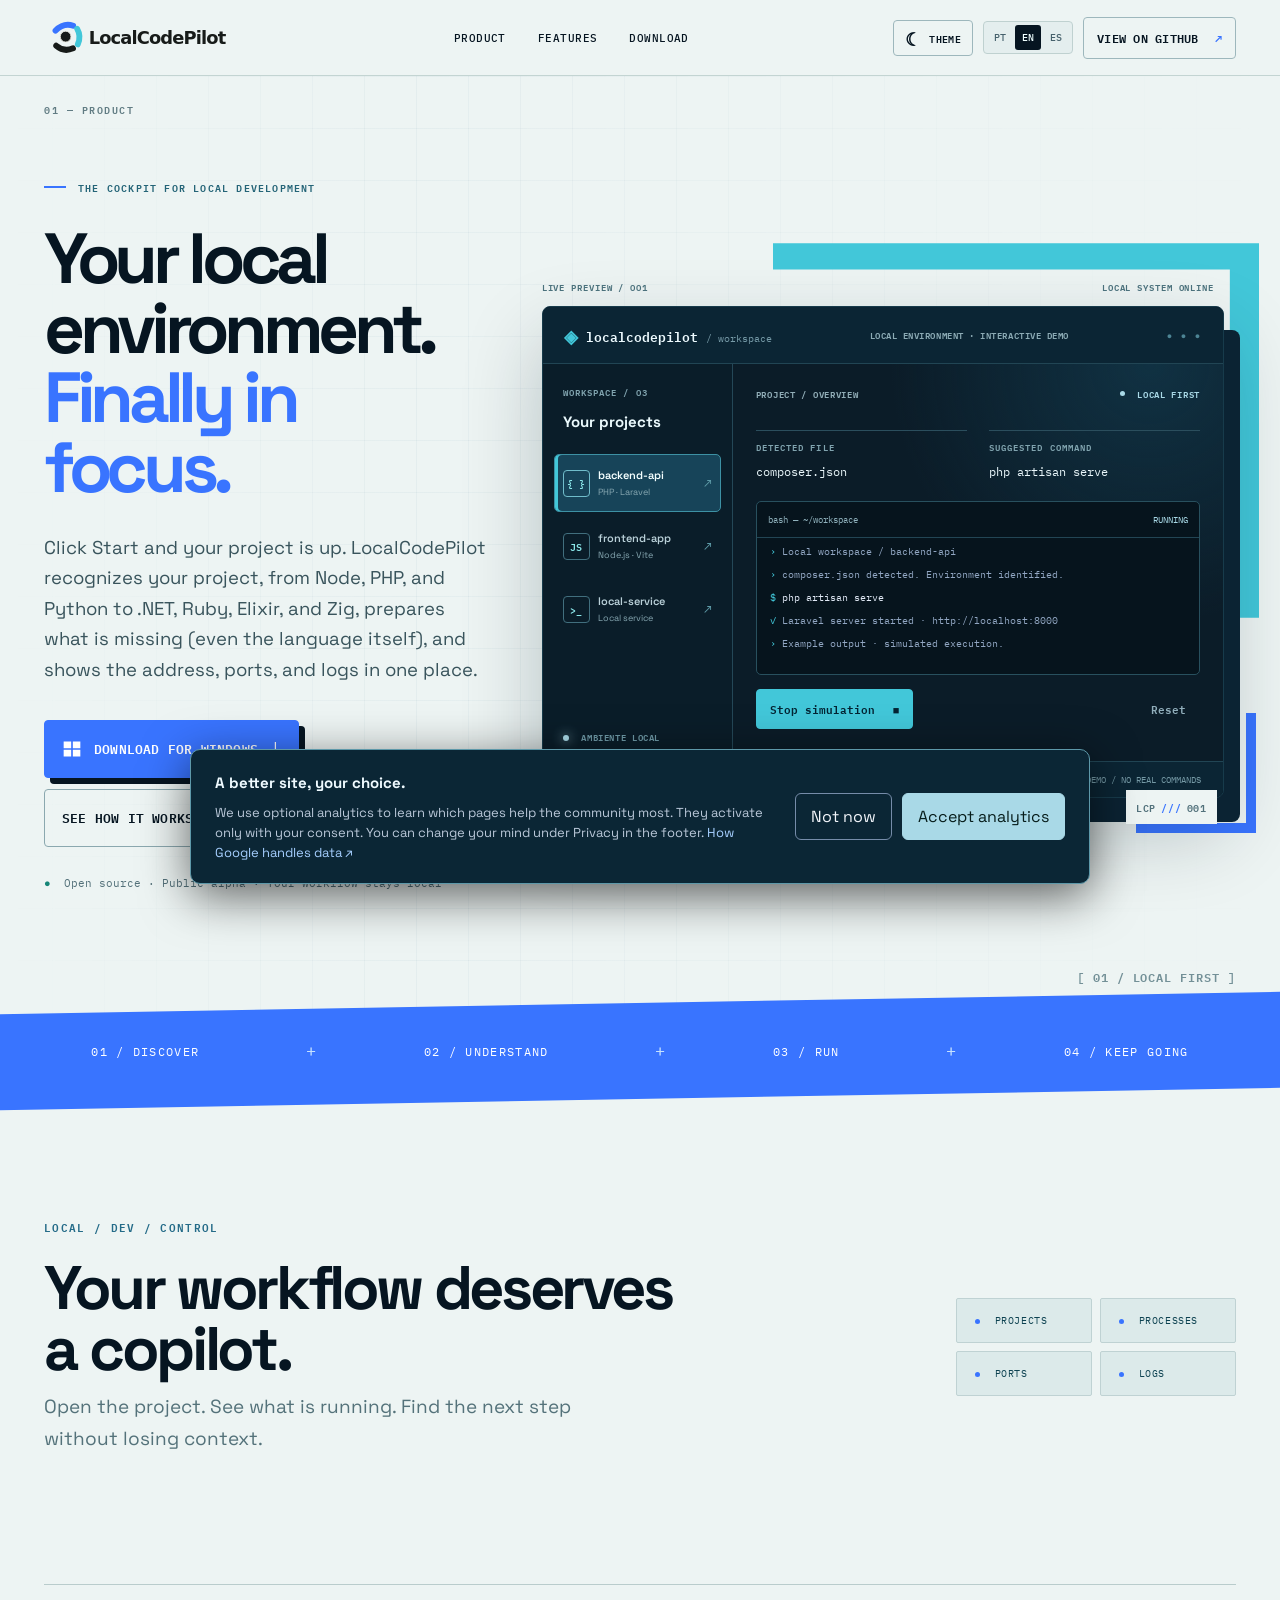
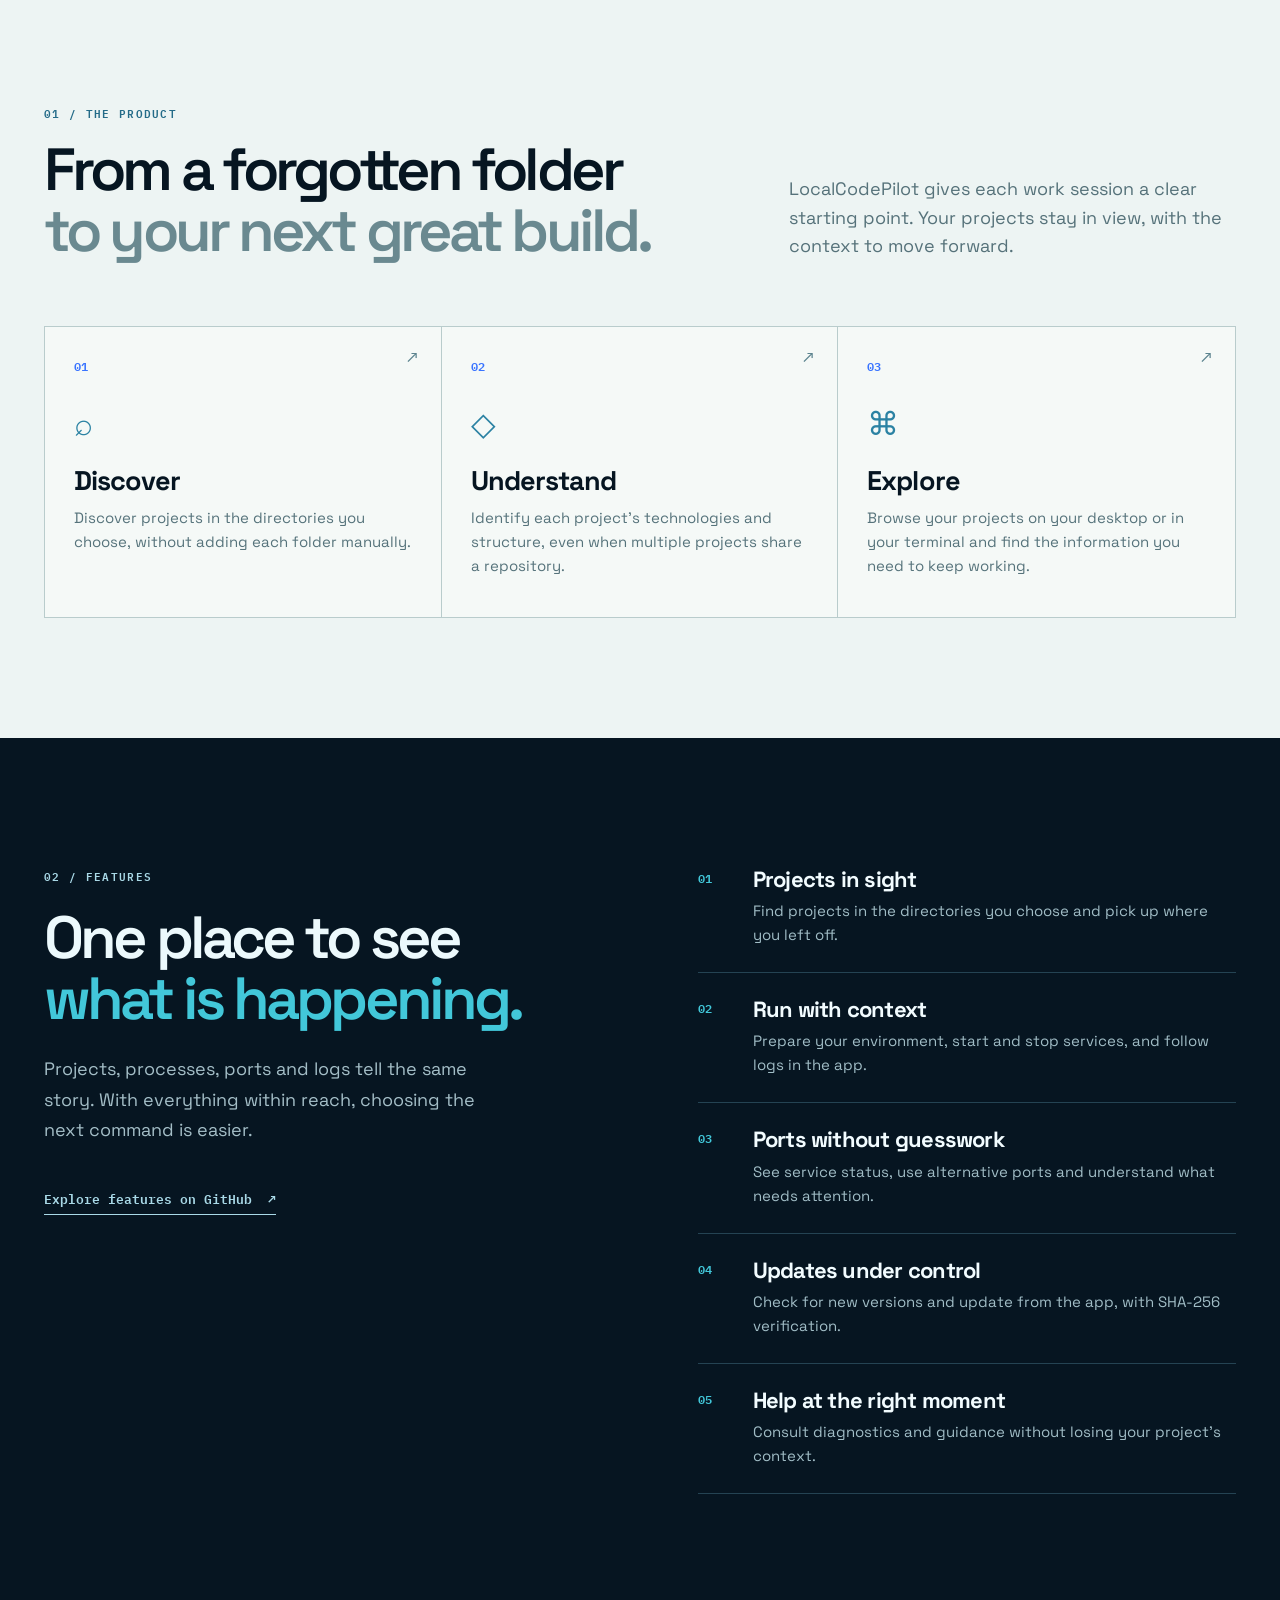
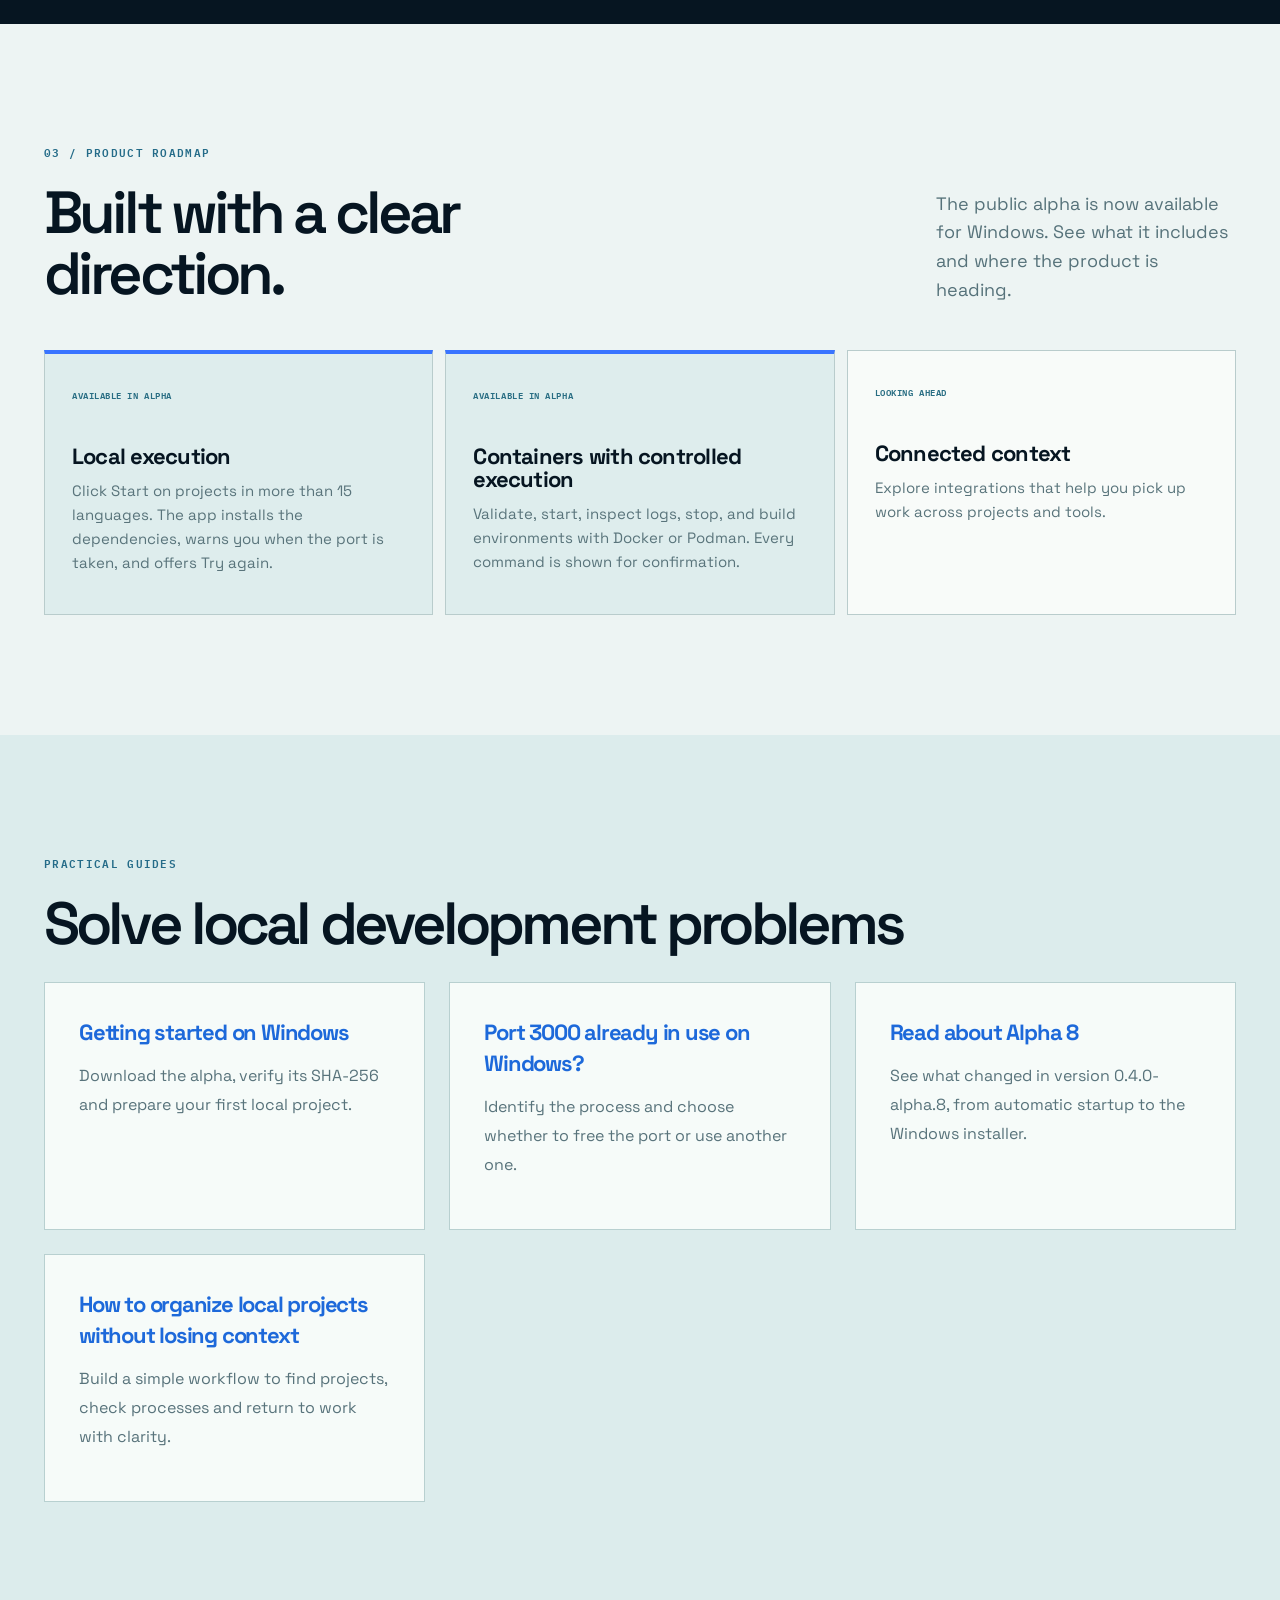
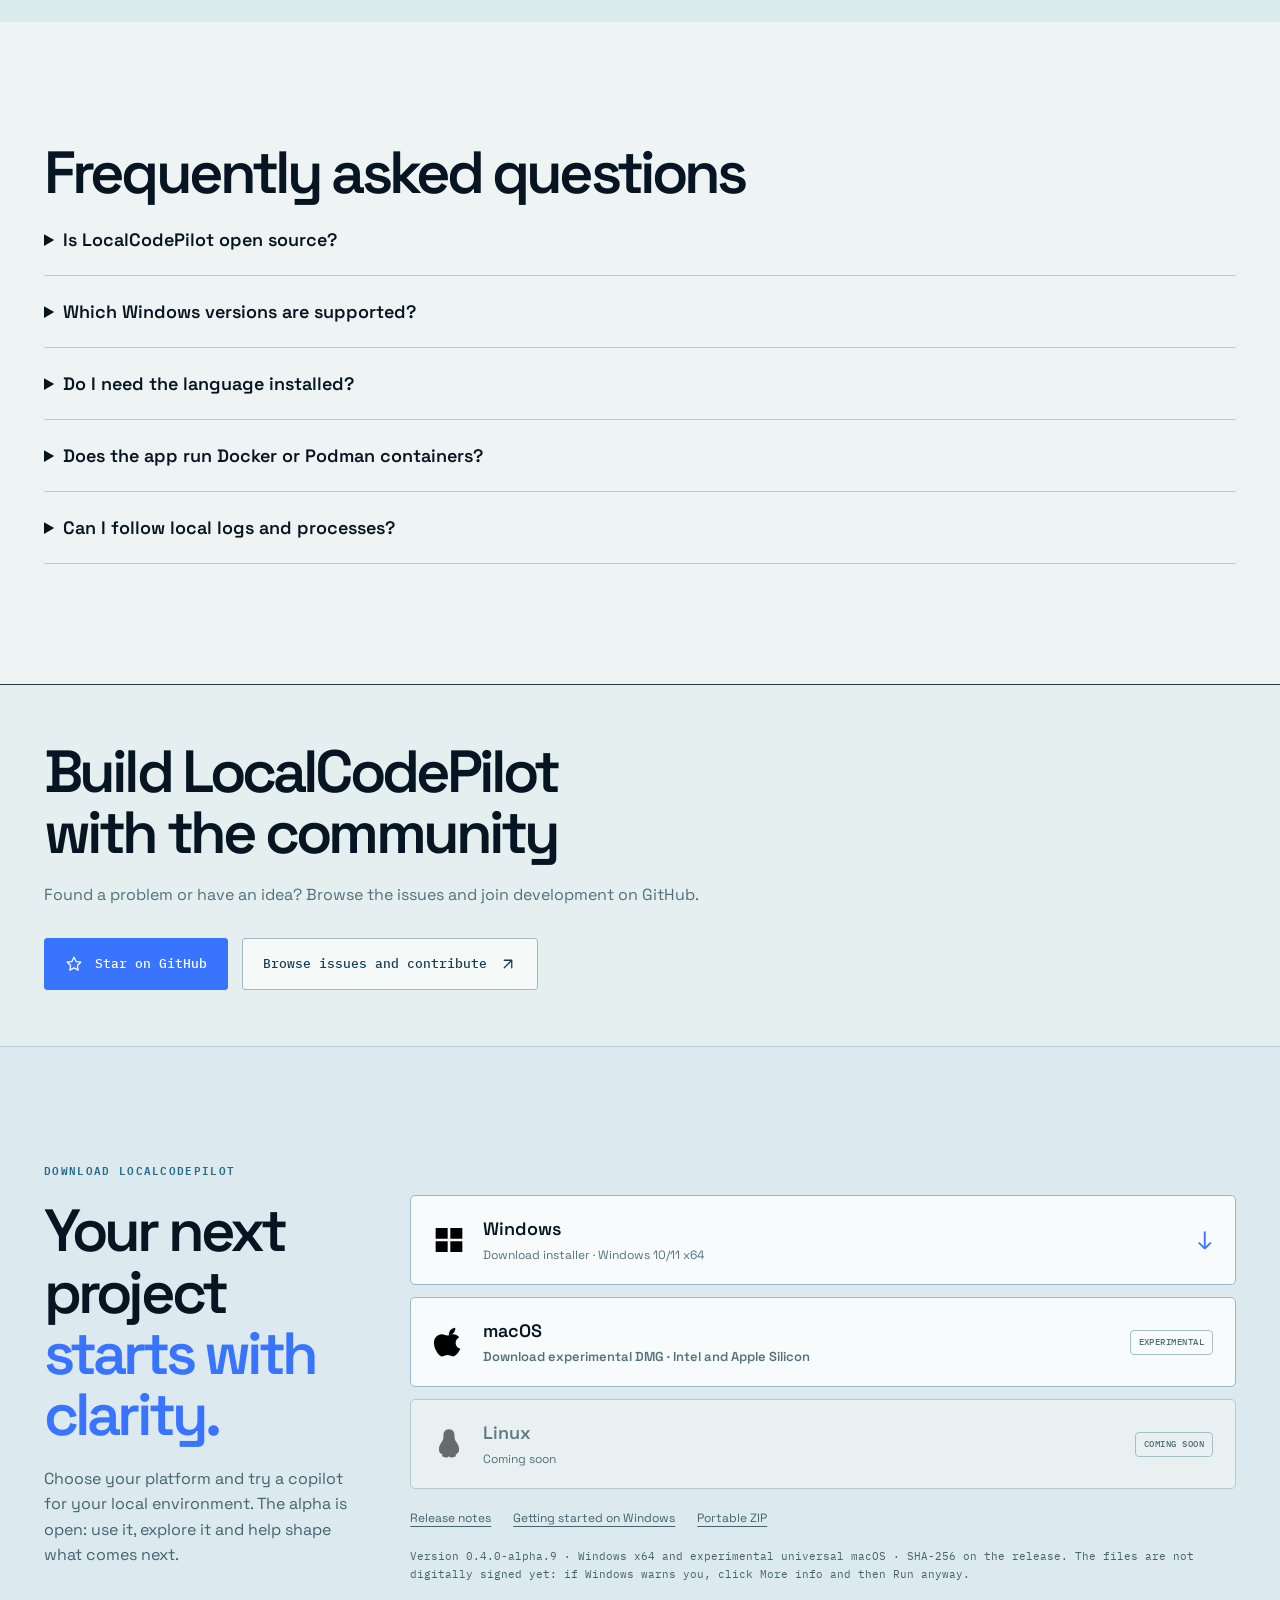
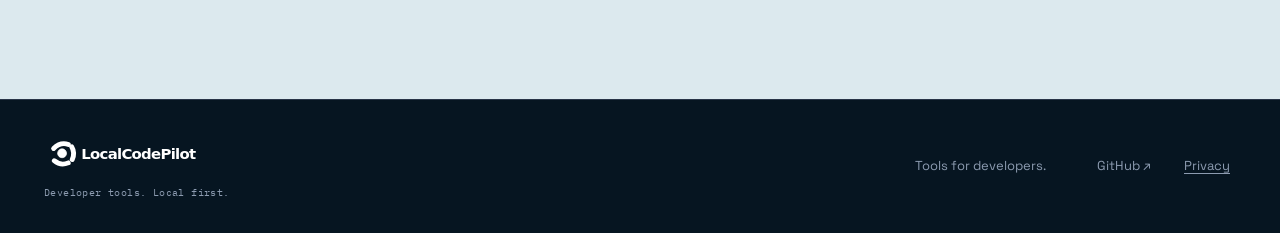
==== commit b6e9ec2b: "Atualiza o site para a Alpha 9 - Links de download e textos de versao em 0.4.0-alpha.9 (PT, EN, ES)," ====
--- a/en/index.html
+++ b/en/index.html
@@ -26,7 +26,7 @@
   <script src="../theme.js"></script>
   <link rel="stylesheet" href="../styles.css">
   <link rel="stylesheet" href="../experience.css">
-  <script type="application/ld+json">{"@context":"https://schema.org","@type":"SoftwareApplication","name":"LocalCodePilot","url":"https://localcodepilot.com.br/","applicationCategory":"DeveloperApplication","operatingSystem":"Windows 10, Windows 11, macOS (experimental)","softwareVersion":"0.4.0-alpha.8","downloadUrl":"https://github.com/cjulio1993/LocalCodePilot/releases/tag/v0.4.0-alpha.8","description":"Aplicativo open source para organizar projetos, processos, portas e logs no ambiente local.","offers":{"@type":"Offer","price":"0","priceCurrency":"BRL"}}</script>
+  <script type="application/ld+json">{"@context":"https://schema.org","@type":"SoftwareApplication","name":"LocalCodePilot","url":"https://localcodepilot.com.br/","applicationCategory":"DeveloperApplication","operatingSystem":"Windows 10, Windows 11, macOS (experimental)","softwareVersion":"0.4.0-alpha.9","downloadUrl":"https://github.com/cjulio1993/LocalCodePilot/releases/tag/v0.4.0-alpha.9","description":"Aplicativo open source para organizar projetos, processos, portas e logs no ambiente local.","offers":{"@type":"Offer","price":"0","priceCurrency":"BRL"}}</script>
   <script src="../navigation.js" defer></script>
   <script src="../demo.js" defer></script>
   <script src="../analytics.js" defer></script>
@@ -54,7 +54,7 @@
         <div class="eyebrow"><span class="eyebrow-line"></span> THE COCKPIT FOR LOCAL DEVELOPMENT</div>
         <h1 id="hero-title">Your local environment.<br><em>Finally in focus.</em></h1>
         <p class="lead">Click Start and your project is up. LocalCodePilot recognizes your project, from Node, PHP, and Python to .NET, Ruby, Elixir, and Zig, prepares what is missing (even the language itself), and shows the address, ports, and logs in one place.</p>
-        <div class="hero-actions"><a class="button primary platform-download" href="https://github.com/cjulio1993/LocalCodePilot/releases/download/v0.4.0-alpha.8/LocalCodePilot-0.4.0-alpha.8-windows-x64-setup.exe" target="_blank" rel="noopener noreferrer"><img src="../windows.svg" alt="" width="20" height="20"><span>Download for Windows</span><span aria-hidden="true">↓</span></a><a class="button secondary" href="#como-funciona">See how it works <span aria-hidden="true">↓</span></a></div>
+        <div class="hero-actions"><a class="button primary platform-download" href="https://github.com/cjulio1993/LocalCodePilot/releases/download/v0.4.0-alpha.9/LocalCodePilotSetup-0.4.0-alpha.9-windows-x64.exe" target="_blank" rel="noopener noreferrer"><img src="../windows.svg" alt="" width="20" height="20"><span>Download for Windows</span><span aria-hidden="true">↓</span></a><a class="button secondary" href="#como-funciona">See how it works <span aria-hidden="true">↓</span></a></div>
         <p class="hero-note"><span aria-hidden="true">●</span> Open source · Public alpha · Your workflow stays local</p>
       </div>
       <div class="product-stage">
@@ -104,7 +104,7 @@
       <details><summary>Is LocalCodePilot open source?</summary><p>Yes. The code is available on GitHub for review and contribution. See the repository license for terms of use.</p></details>
       <details><summary>Which Windows versions are supported?</summary><p>The public alpha is available for Windows 10 and 11 x64. An experimental universal DMG is also available for Intel and Apple Silicon Macs; Linux is not included in this release.</p></details>
       <details><summary>Do I need the language installed?</summary><p>Not always. When the language is missing, the project card shows Prepare environment, which installs it with winget after you confirm. Installation was validated with Clojure, Haskell, and Zig; for the other languages it is still being validated.</p></details>
-      <details><summary>Does the app run Docker or Podman containers?</summary><p>Yes. Alpha 8 runs Compose operations with Docker or Podman after showing the command and asking for confirmation, and keeps one project from touching another project's containers. The engine must be installed and running.</p></details>
+      <details><summary>Does the app run Docker or Podman containers?</summary><p>Yes. Alpha 9 runs Compose operations with Docker or Podman after showing the command and asking for confirmation, and keeps one project from touching another project's containers. The engine must be installed and running.</p></details>
       <details><summary>Can I follow local logs and processes?</summary><p>Yes. The alpha can start and stop supported services, follow logs and work with alternative ports. Compatibility depends on the project technology and requirements.</p></details>
     </section>
     <section class="section wrap community" id="comunidade">
@@ -115,11 +115,11 @@
       </div>
     </section>
     <section class="cta-section" id="comecar"><div class="wrap cta-inner"><div><p class="section-kicker">DOWNLOAD LOCALCODEPILOT</p><h2>Your next project<br><em>starts with clarity.</em></h2><p>Choose your platform and try a copilot for your local environment. The alpha is open: use it, explore it and help shape what comes next.</p></div><div class="cta-links platform-downloads">
-      <a class="platform-card platform-available" href="https://github.com/cjulio1993/LocalCodePilot/releases/download/v0.4.0-alpha.8/LocalCodePilot-0.4.0-alpha.8-windows-x64-setup.exe" target="_blank" rel="noopener noreferrer"><img src="../windows.svg" alt="" width="32" height="32"><span class="platform-copy"><strong>Windows</strong><span>Download installer · Windows 10/11 x64</span></span><span class="platform-arrow" aria-hidden="true">↓</span></a>
-      <a class="platform-card platform-available platform-download" href="https://github.com/cjulio1993/LocalCodePilot/releases/download/v0.4.0-alpha.8/LocalCodePilot-0.4.0-alpha.8-macos-universal.dmg" target="_blank" rel="noopener noreferrer"><img src="../macos.svg" alt="" width="32" height="32"><span class="platform-copy"><strong>macOS</strong><span>Download experimental DMG · Intel and Apple Silicon</span></span><span class="platform-badge">EXPERIMENTAL</span></a>
+      <a class="platform-card platform-available" href="https://github.com/cjulio1993/LocalCodePilot/releases/download/v0.4.0-alpha.9/LocalCodePilotSetup-0.4.0-alpha.9-windows-x64.exe" target="_blank" rel="noopener noreferrer"><img src="../windows.svg" alt="" width="32" height="32"><span class="platform-copy"><strong>Windows</strong><span>Download installer · Windows 10/11 x64</span></span><span class="platform-arrow" aria-hidden="true">↓</span></a>
+      <a class="platform-card platform-available platform-download" href="https://github.com/cjulio1993/LocalCodePilot/releases/download/v0.4.0-alpha.9/LocalCodePilot-0.4.0-alpha.9-macos-universal.dmg" target="_blank" rel="noopener noreferrer"><img src="../macos.svg" alt="" width="32" height="32"><span class="platform-copy"><strong>macOS</strong><span>Download experimental DMG · Intel and Apple Silicon</span></span><span class="platform-badge">EXPERIMENTAL</span></a>
       <div class="platform-card platform-soon"><img src="../linux.svg" alt="" width="32" height="32"><span class="platform-copy"><strong>Linux</strong><span>Coming soon</span></span><span class="platform-badge">COMING SOON</span></div>
-      <div class="download-details"><a href="https://github.com/cjulio1993/LocalCodePilot/releases/tag/v0.4.0-alpha.8" target="_blank" rel="noopener noreferrer">Release notes</a><a href="docs/getting-started/">Getting started on Windows</a><a href="https://github.com/cjulio1993/LocalCodePilot/releases/download/v0.4.0-alpha.8/LocalCodePilot-0.4.0-alpha.8-windows-x64.zip" target="_blank" rel="noopener noreferrer">Portable ZIP</a></div>
-      <small>Version 0.4.0-alpha.8 · Windows x64 and experimental universal macOS · SHA-256 on the release. The files are not digitally signed yet: if Windows warns you, click More info and then Run anyway.</small></div></div></section>
+      <div class="download-details"><a href="https://github.com/cjulio1993/LocalCodePilot/releases/tag/v0.4.0-alpha.9" target="_blank" rel="noopener noreferrer">Release notes</a><a href="docs/getting-started/">Getting started on Windows</a><a href="https://github.com/cjulio1993/LocalCodePilot/releases/download/v0.4.0-alpha.9/LocalCodePilot-0.4.0-alpha.9-windows-x64.zip" target="_blank" rel="noopener noreferrer">Portable ZIP</a></div>
+      <small>Version 0.4.0-alpha.9 · Windows x64 and experimental universal macOS · SHA-256 on the release. The files are not digitally signed yet: if Windows warns you, click More info and then Run anyway.</small></div></div></section>
   </main>
   <footer class="site-footer"><div class="wrap footer-inner"><div class="footer-brand"><img src="../logo.svg" alt="LocalCodePilot"><p>Developer tools. Local first.</p></div><p class="footer-mission">Tools for developers.</p><a href="https://github.com/cjulio1993/LocalCodePilot" target="_blank" rel="noopener noreferrer">GitHub ↗</a><button class="privacy-link" id="privacy-settings" type="button">Privacy</button></div></footer>
   <aside class="privacy-banner" id="privacy-banner" aria-label="Privacy preferences" hidden>
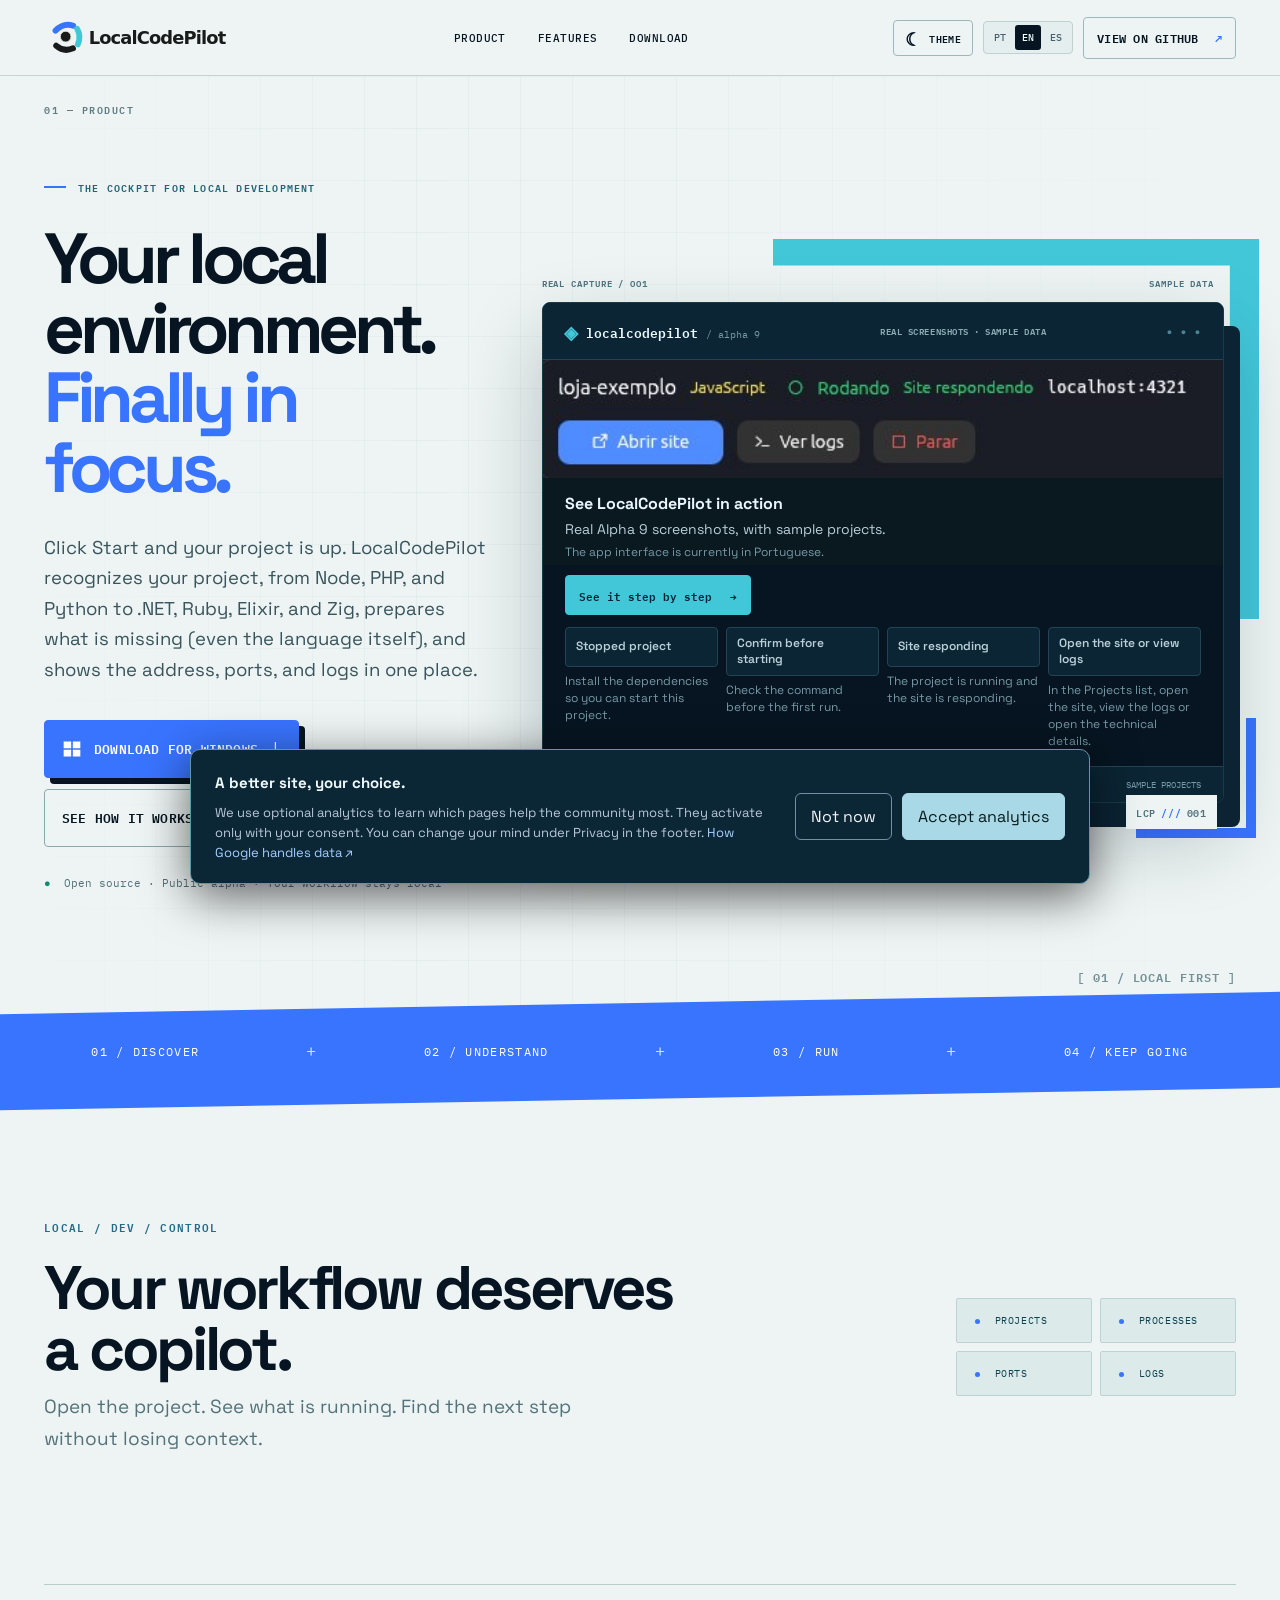
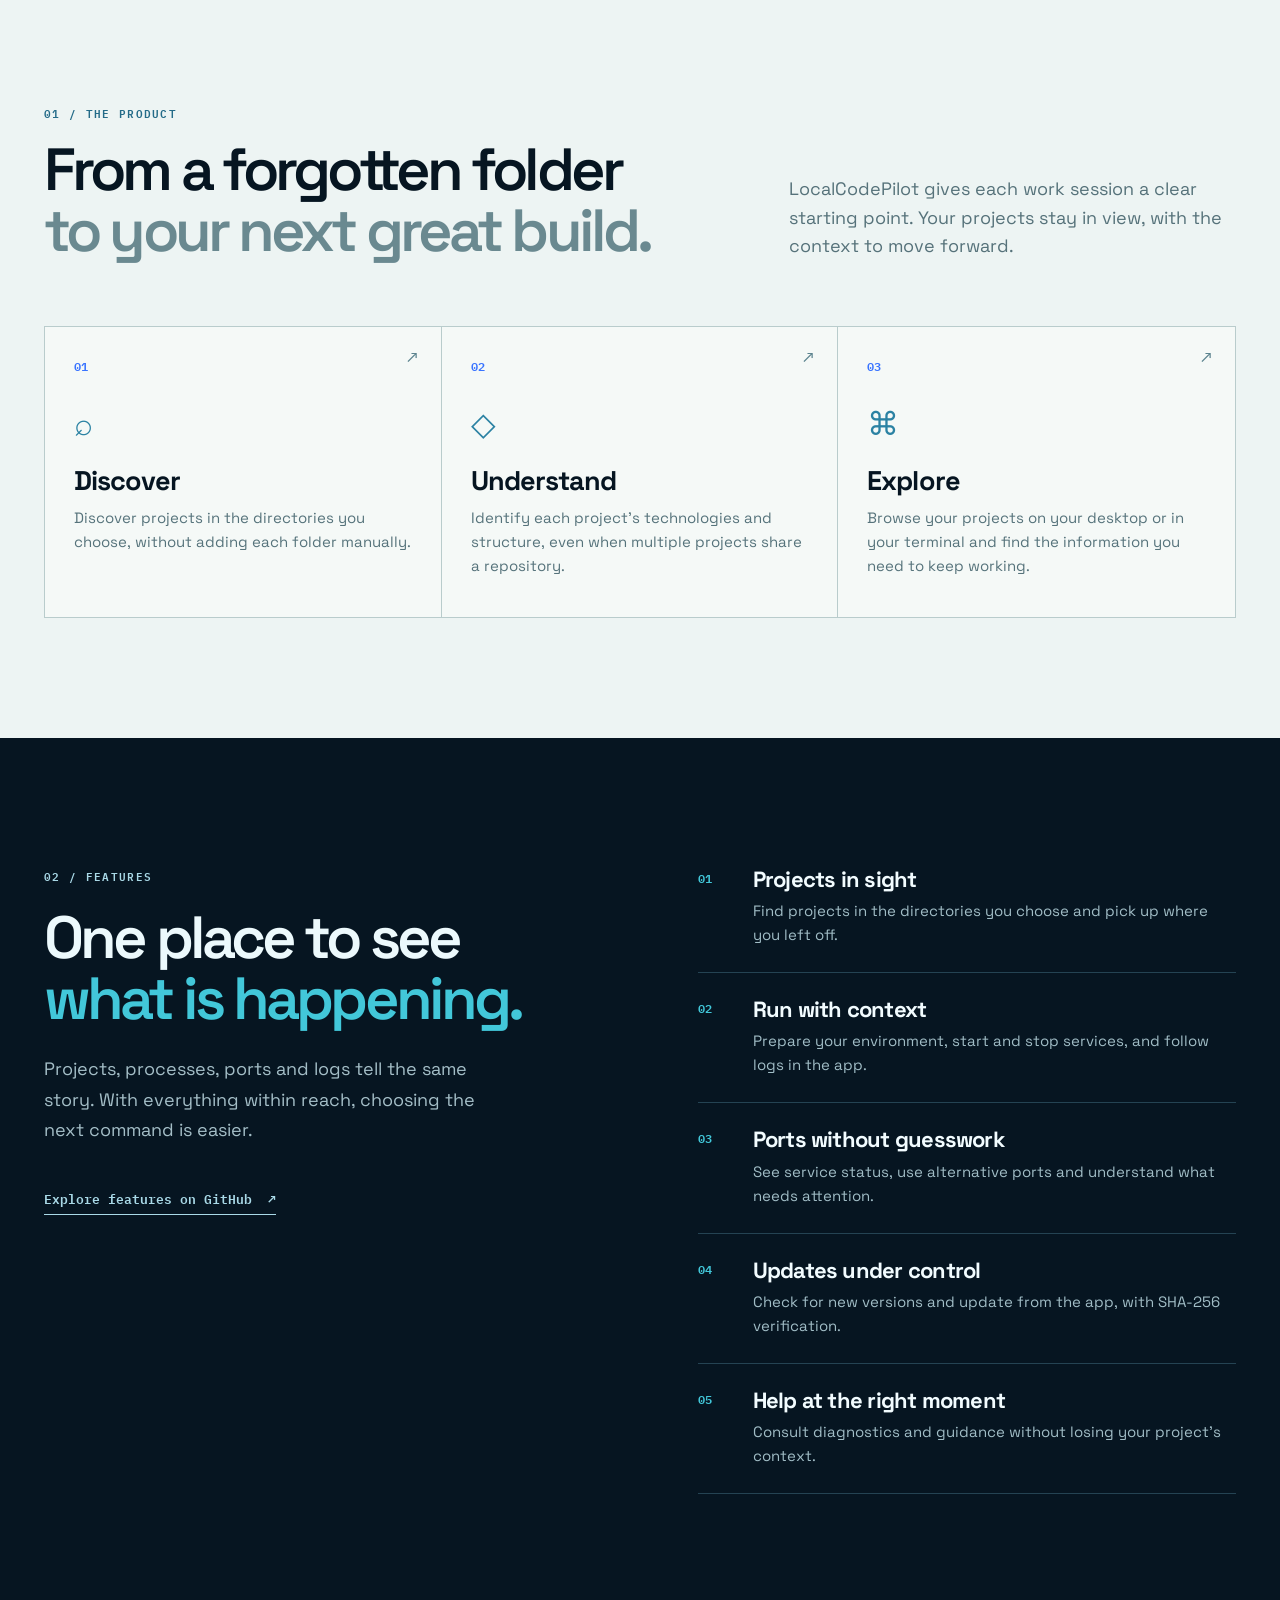
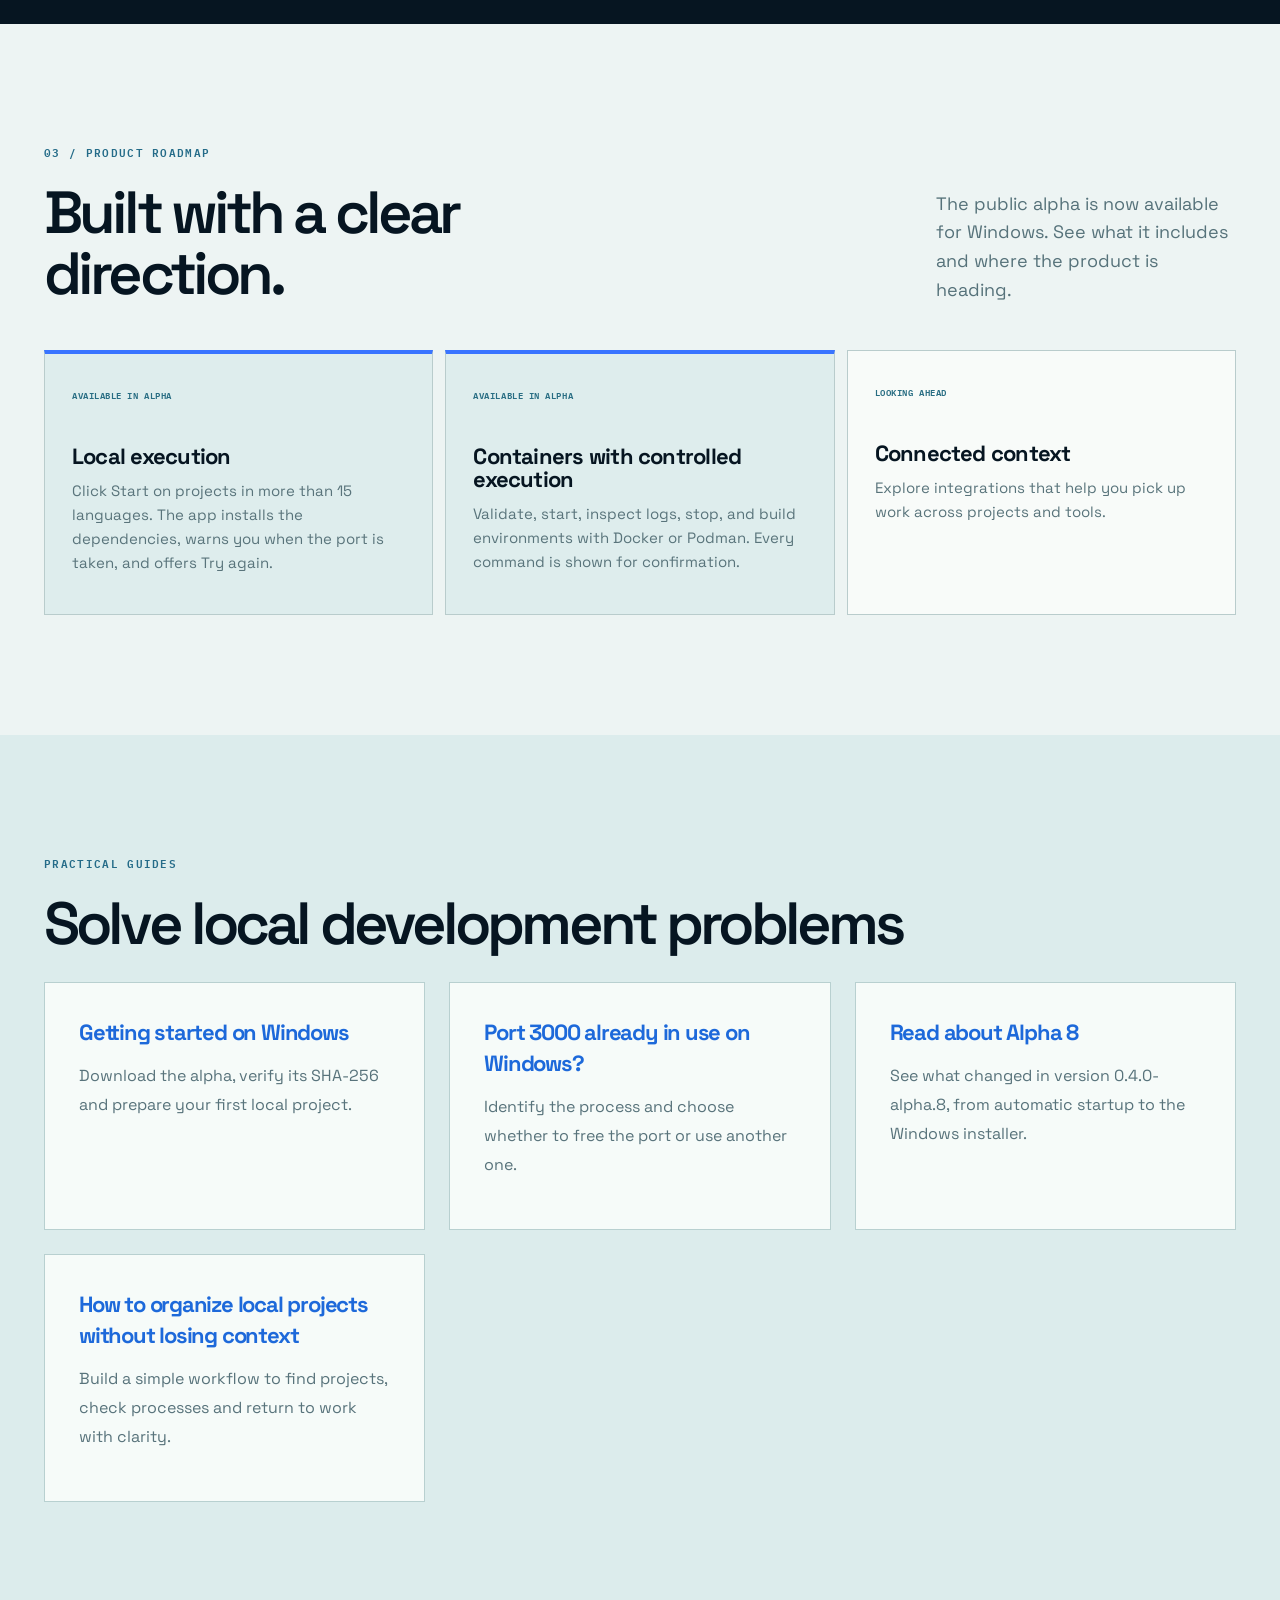
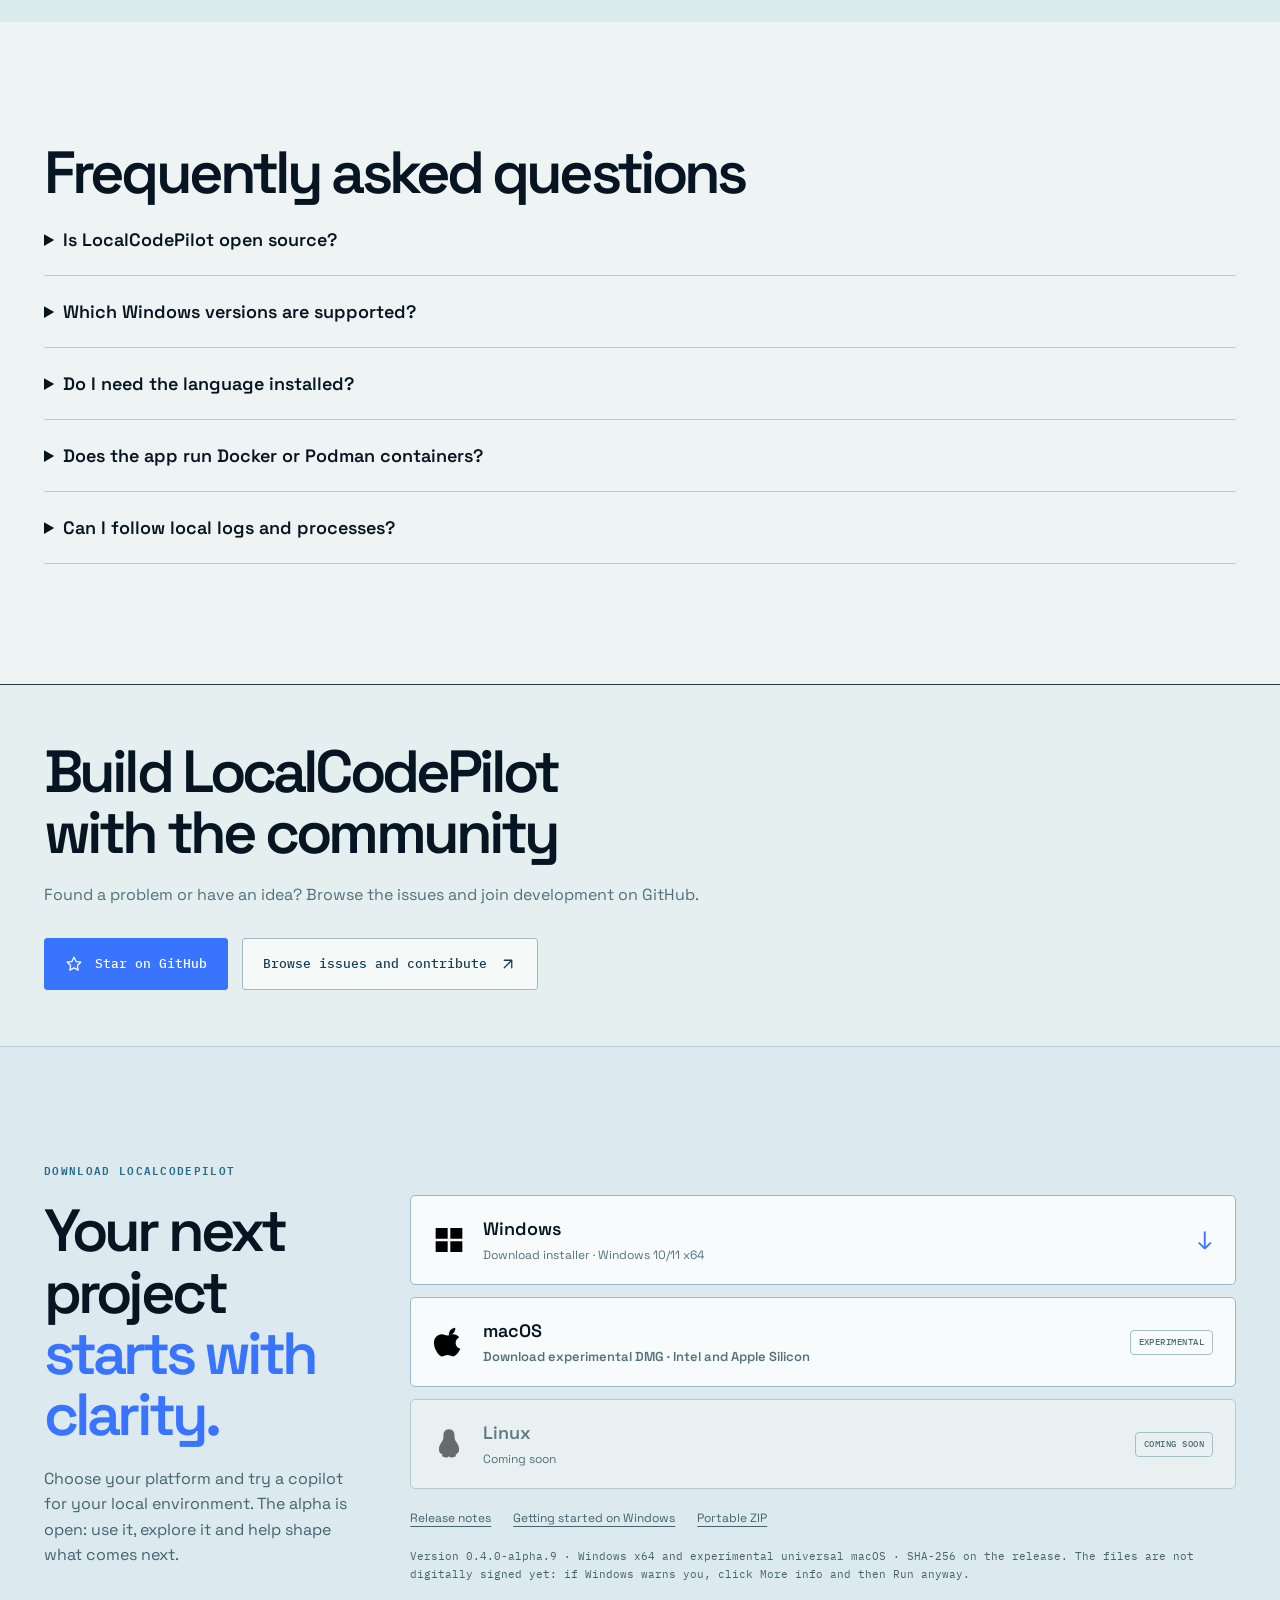
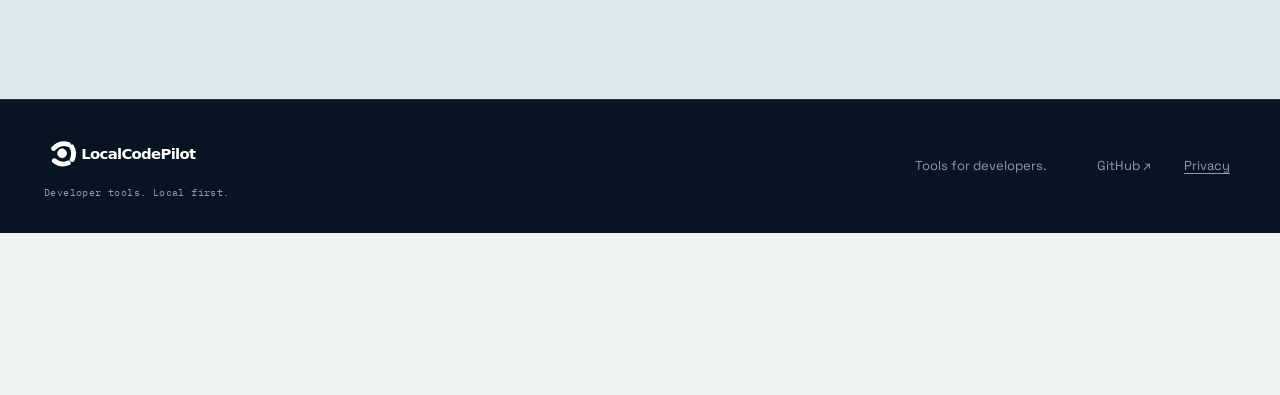
==== commit d05cce7b: "Troca a simulacao de terminal do hero por capturas reais da Alpha 9 Capa com o projeto de exemplo Ro" ====
--- a/en/index.html
+++ b/en/index.html
@@ -58,27 +58,33 @@
         <p class="hero-note"><span aria-hidden="true">●</span> Open source · Public alpha · Your workflow stays local</p>
       </div>
       <div class="product-stage">
-        <div class="stage-label" aria-hidden="true"><span>LIVE PREVIEW / 001</span><span>LOCAL SYSTEM ONLINE</span></div>
-        <div class="product-window" aria-label="Interactive project workflow demo">
-          <div class="window-top"><span class="window-mark"><span>◈</span> localcodepilot <small>/ workspace</small></span><span class="window-caption">LOCAL ENVIRONMENT · INTERACTIVE DEMO</span><span class="window-controls" aria-hidden="true">● ● ●</span></div>
-          <div class="demo-body">
-            <div class="demo-sidebar">
-              <div class="demo-sidebar-title"><span class="demo-label">WORKSPACE / 03</span><strong>Your projects</strong></div>
-              <div class="demo-projects" role="group" aria-label="Example projects">
-                <button class="demo-project active" type="button" data-project="laravel" aria-pressed="true"><span class="project-icon">{ }</span><span>backend-api<small>PHP · Laravel</small></span><span class="project-chevron" aria-hidden="true">↗</span></button>
-                <button class="demo-project" type="button" data-project="node" aria-pressed="false"><span class="project-icon">JS</span><span>frontend-app<small>Node.js · Vite</small></span><span class="project-chevron" aria-hidden="true">↗</span></button>
-                <button class="demo-project" type="button" data-project="service" aria-pressed="false"><span class="project-icon">&gt;_</span><span>local-service<small>Local service</small></span><span class="project-chevron" aria-hidden="true">↗</span></button>
-              </div>
-              <div class="demo-sidebar-footer"><span class="pulse"></span> AMBIENTE LOCAL</div>
-            </div>
-            <div class="demo-main">
-              <div class="demo-main-head"><span>PROJECT / OVERVIEW</span><span class="demo-live"><i></i> LOCAL FIRST</span></div>
-              <div class="demo-info"><div><span class="demo-label">DETECTED FILE</span><strong id="demo-manifest">composer.json</strong></div><div><span class="demo-label">SUGGESTED COMMAND</span><code id="demo-command">php artisan serve</code></div></div>
-              <div class="demo-console"><div class="console-head"><span>bash — ~/workspace</span><span id="demo-state" class="state" role="status">READY</span></div><div class="console-lines" id="demo-log" aria-live="polite"><p><span>&gt;</span> Project detected. Ready to start.</p></div></div>
-              <div class="demo-controls"><button type="button" id="demo-run" class="demo-run">Start simulation <span aria-hidden="true">↗</span></button><button type="button" id="demo-reset" class="demo-reset">Reset</button></div>
-            </div>
+        <div class="stage-label" aria-hidden="true"><span>REAL CAPTURE / 001</span><span>SAMPLE DATA</span></div>
+        <div class="product-window real-demo" id="demo-real" role="region" aria-label="Real LocalCodePilot screenshots">
+          <div class="window-top"><span class="window-mark"><span>◈</span> localcodepilot <small>/ alpha 9</small></span><span class="window-caption">REAL SCREENSHOTS · SAMPLE DATA</span><span class="window-controls" aria-hidden="true">● ● ●</span></div>
+          <figure class="real-demo-figure">
+            <picture>
+              <source id="real-demo-mobile" media="(max-width: 640px)" srcset="../demo/demo-3-rodando-m.jpg" width="494" height="86">
+              <img id="real-demo-image" src="../demo/demo-3-rodando.jpg" width="1264" height="792" fetchpriority="high" decoding="async" alt="LocalCodePilot overview with the sample project loja-exemplo Running (Rodando), the site responding on localhost:4321, and the Open site, View logs and Stop actions.">
+            </picture>
+            <figcaption>
+              <span class="real-demo-counter" id="real-demo-counter" hidden></span>
+              <strong id="real-demo-title" tabindex="-1">See LocalCodePilot in action</strong>
+              <span id="real-demo-caption">Real Alpha 9 screenshots, with sample projects.</span>
+              <span class="real-demo-lang">The app interface is currently in Portuguese.</span>
+            </figcaption>
+          </figure>
+          <div class="real-demo-controls">
+            <button type="button" id="real-demo-start" class="demo-run" hidden>See it step by step <span aria-hidden="true">→</span></button>
+            <button type="button" id="real-demo-prev" class="demo-reset" hidden>Previous</button>
+            <button type="button" id="real-demo-next" class="demo-run" hidden>Next</button>
           </div>
-          <div class="terminal-footer"><span>Local environment</span><span>DEMO / NO REAL COMMANDS</span></div>
+          <ol class="real-demo-steps" aria-label="Step by step">
+            <li><button type="button" data-step="0" disabled>Stopped project</button><p>Install the dependencies so you can start this project.</p></li>
+            <li><button type="button" data-step="1" disabled>Confirm before starting</button><p>Check the command before the first run.</p></li>
+            <li><button type="button" data-step="2" disabled>Site responding</button><p>The project is running and the site is responding.</p></li>
+            <li><button type="button" data-step="3" disabled>Open the site or view logs</button><p>In the Projects list, open the site, view the logs or open the technical details.</p></li>
+          </ol>
+          <div class="terminal-footer"><span>Real Alpha 9 interface</span><span>SAMPLE PROJECTS</span></div>
         </div>
         <div class="stage-corner" aria-hidden="true">LCP<span>///</span>001</div>
       </div>
--- a/experience.css
+++ b/experience.css
@@ -360,3 +360,29 @@
   .header-inner { gap: 5px; }
   .header-actions { gap: 5px; }
 }
+
+/* Real Alpha 9 screenshots in the hero (demo.js). */
+.real-demo-figure { margin: 0; background: #0a1820; }
+.real-demo-figure picture { display: block; }
+.real-demo-figure img { display: block; width: 100%; height: auto; }
+.real-demo-figure figcaption { display: grid; gap: 4px; padding: 14px 22px 4px; color: #b9cfd8; font-size: 14px; line-height: 1.45; }
+.real-demo-figure figcaption strong { color: #eaf6fb; font-size: 16px; }
+.real-demo-figure figcaption strong:focus-visible { outline: 2px solid var(--cyan); outline-offset: 3px; }
+.real-demo-counter { color: var(--cyan); font: 600 11px 'IBM Plex Mono',monospace; letter-spacing: .08em; text-transform: uppercase; }
+.real-demo-lang { display: none; color: #7599a5; font-size: 12px; }
+html:not([lang="pt-BR"]) .real-demo-lang { display: block; }
+.real-demo-controls { display: flex; flex-wrap: wrap; gap: 10px; padding: 10px 22px 4px; }
+.real-demo-controls button:disabled { opacity: .45; cursor: default; }
+.real-demo-controls [hidden], .real-demo-counter[hidden] { display: none !important; }
+.real-demo-steps { display: grid; grid-template-columns: repeat(4, minmax(0, 1fr)); gap: 8px; margin: 0; padding: 8px 22px 16px; list-style: none; }
+.real-demo-steps button { width: 100%; min-height: 40px; padding: 8px 10px; border: 1px solid #214554; border-radius: 4px; background: #0b2534; color: #b9cfd8; font-family: inherit; font-size: 12px; font-weight: 600; line-height: 1.3; text-align: left; cursor: pointer; }
+.real-demo-steps button:disabled { cursor: default; }
+.real-demo-steps button[aria-current="step"] { border-color: var(--cyan); color: #eaf6fb; }
+.real-demo-steps button:focus-visible { outline: 2px solid var(--cyan); outline-offset: 2px; }
+.real-demo-steps p { margin: 6px 0 0; color: #7599a5; font-size: 12px; line-height: 1.4; }
+@media(max-width:800px) { .real-demo-steps { grid-template-columns: repeat(2, minmax(0, 1fr)); } }
+@media(max-width:640px) { .real-demo-figure picture { padding: 12px 13px 0; } }
+@media(max-width:560px) {
+  .real-demo-figure figcaption, .real-demo-controls { padding-inline: 13px; }
+  .real-demo-steps { grid-template-columns: 1fr; padding-inline: 13px; }
+}
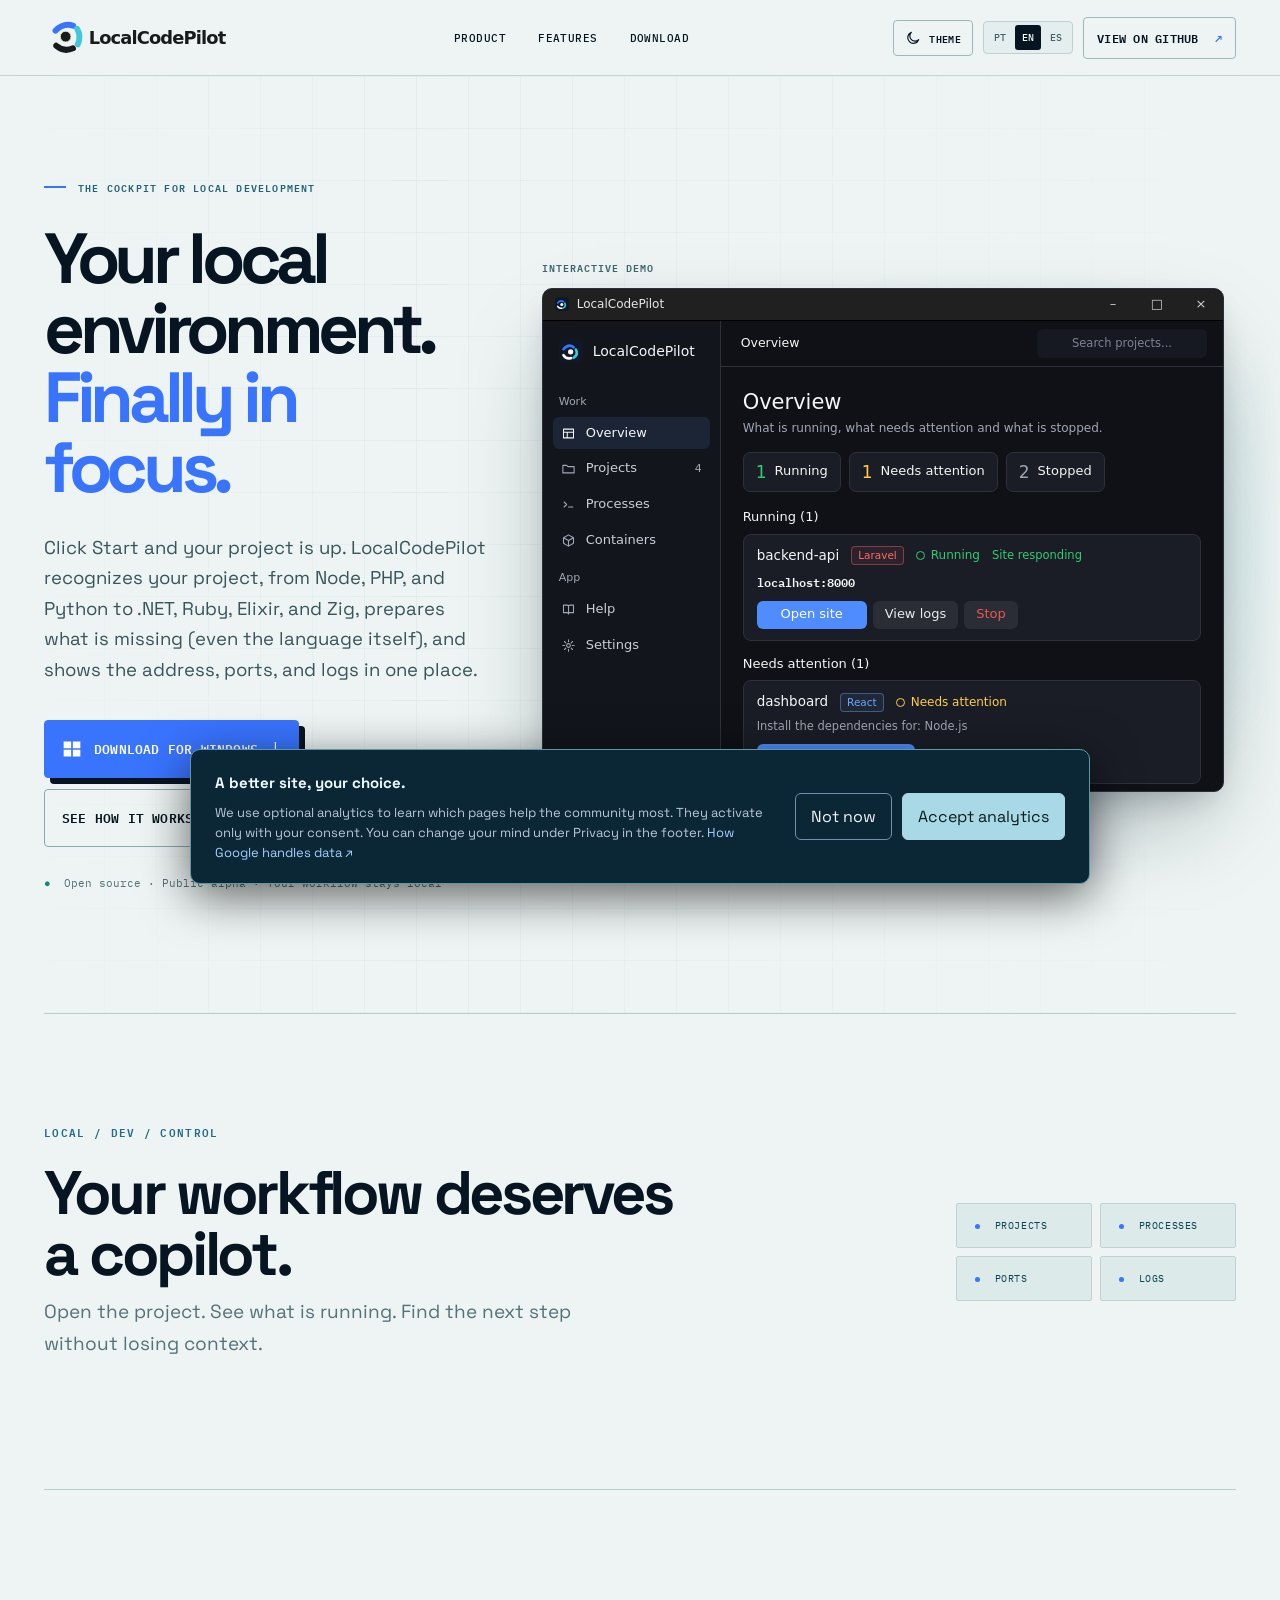
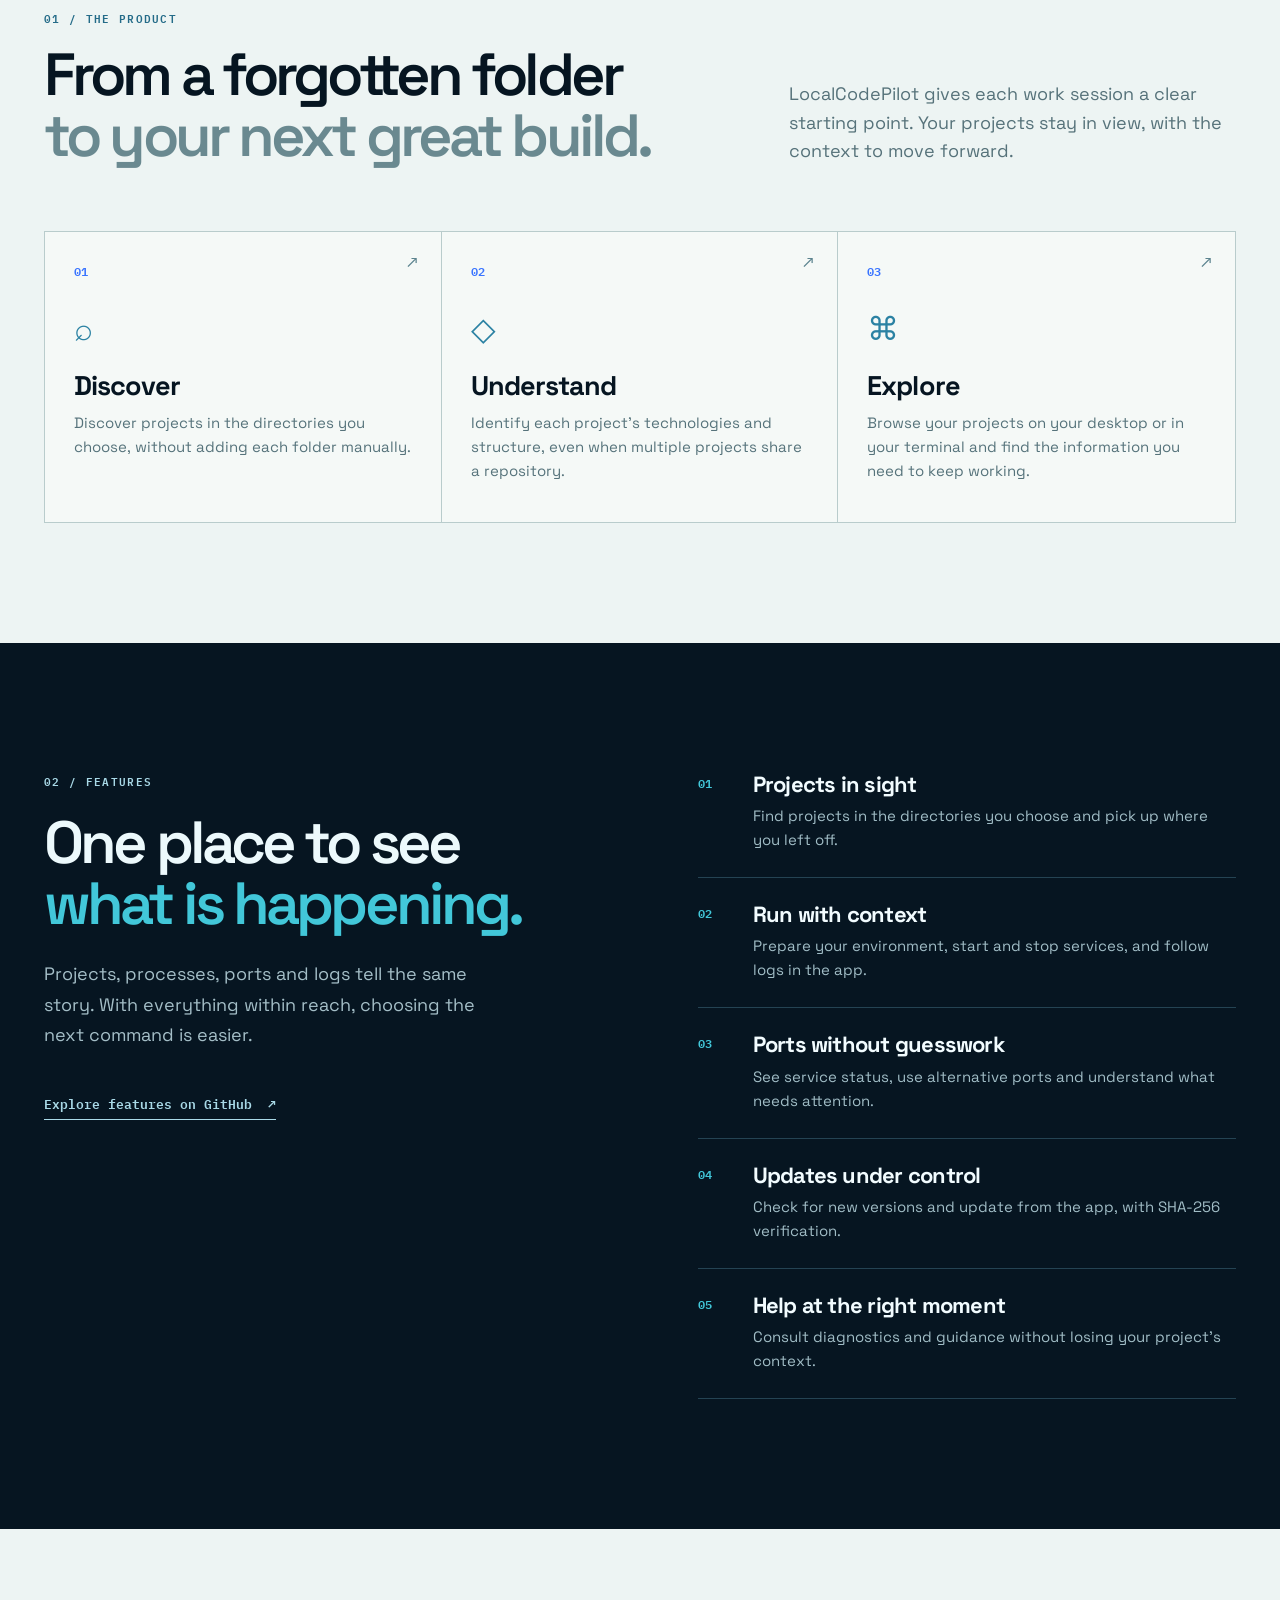
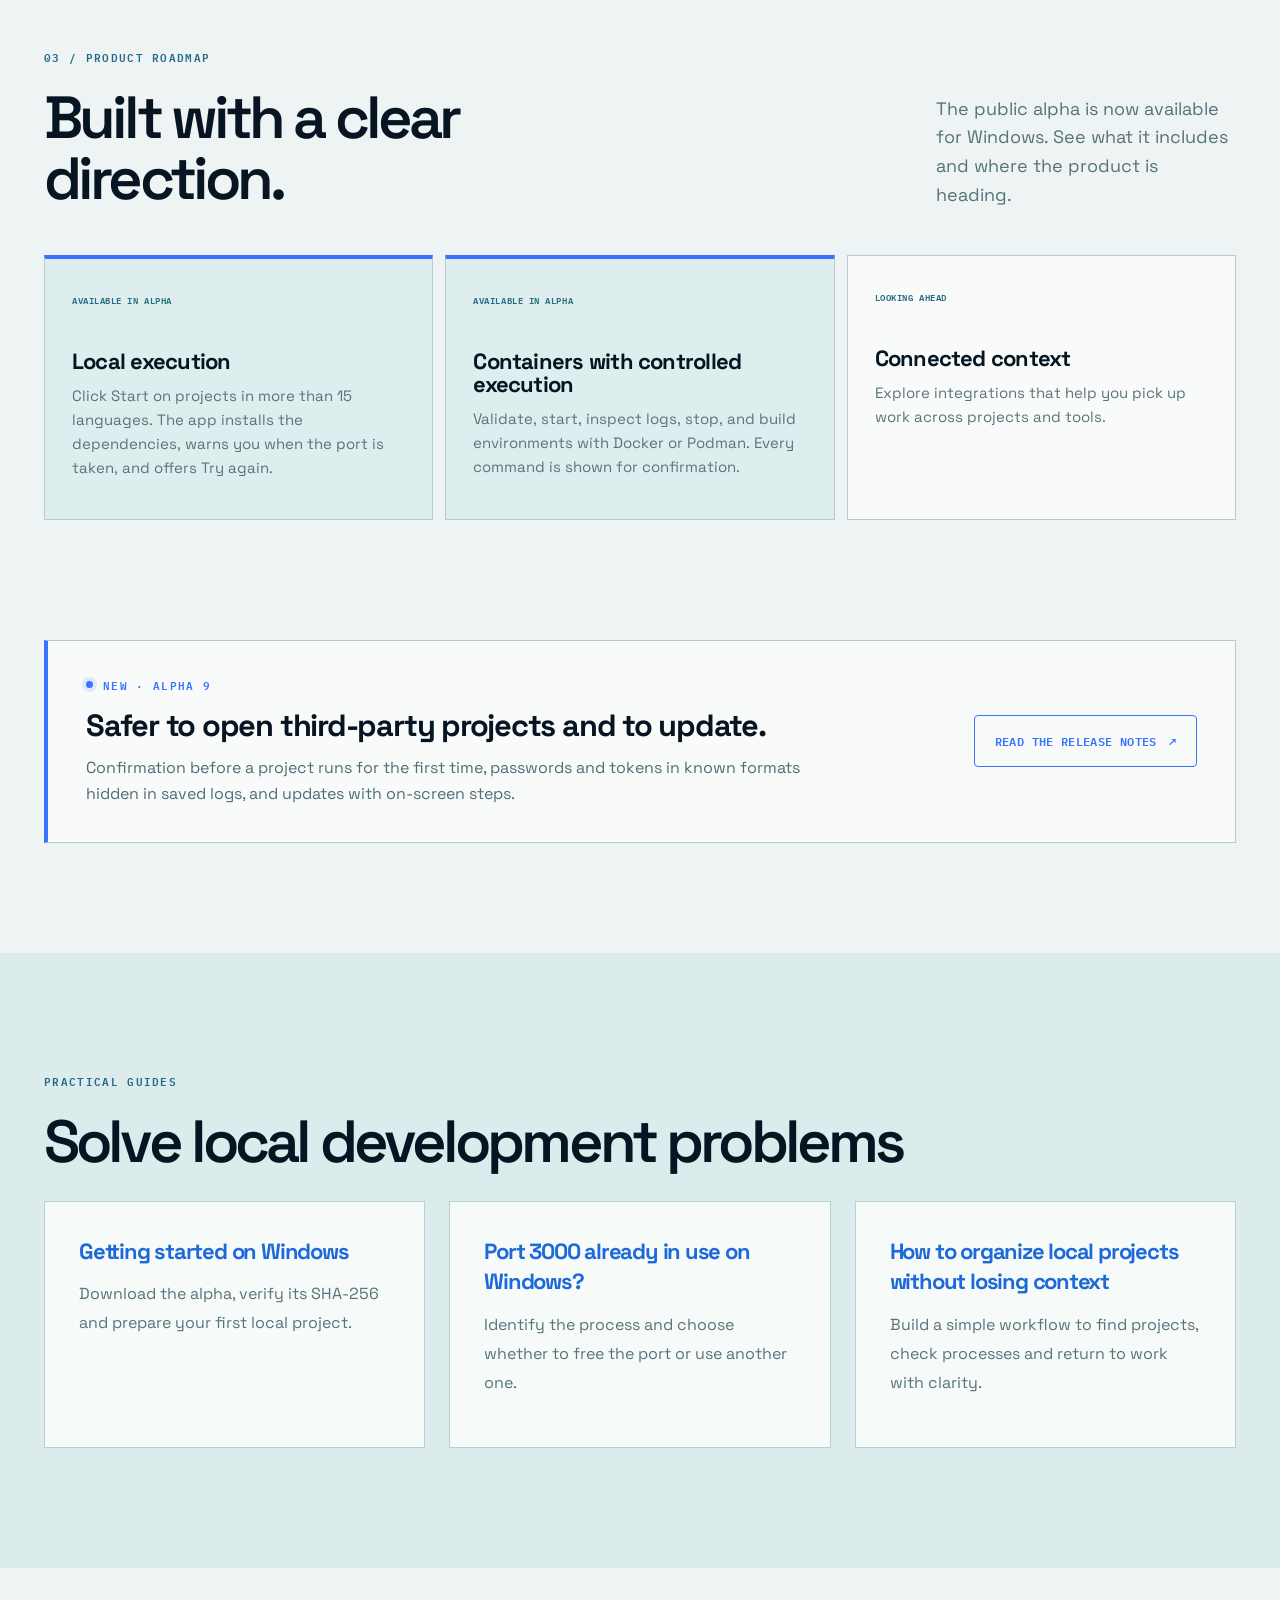
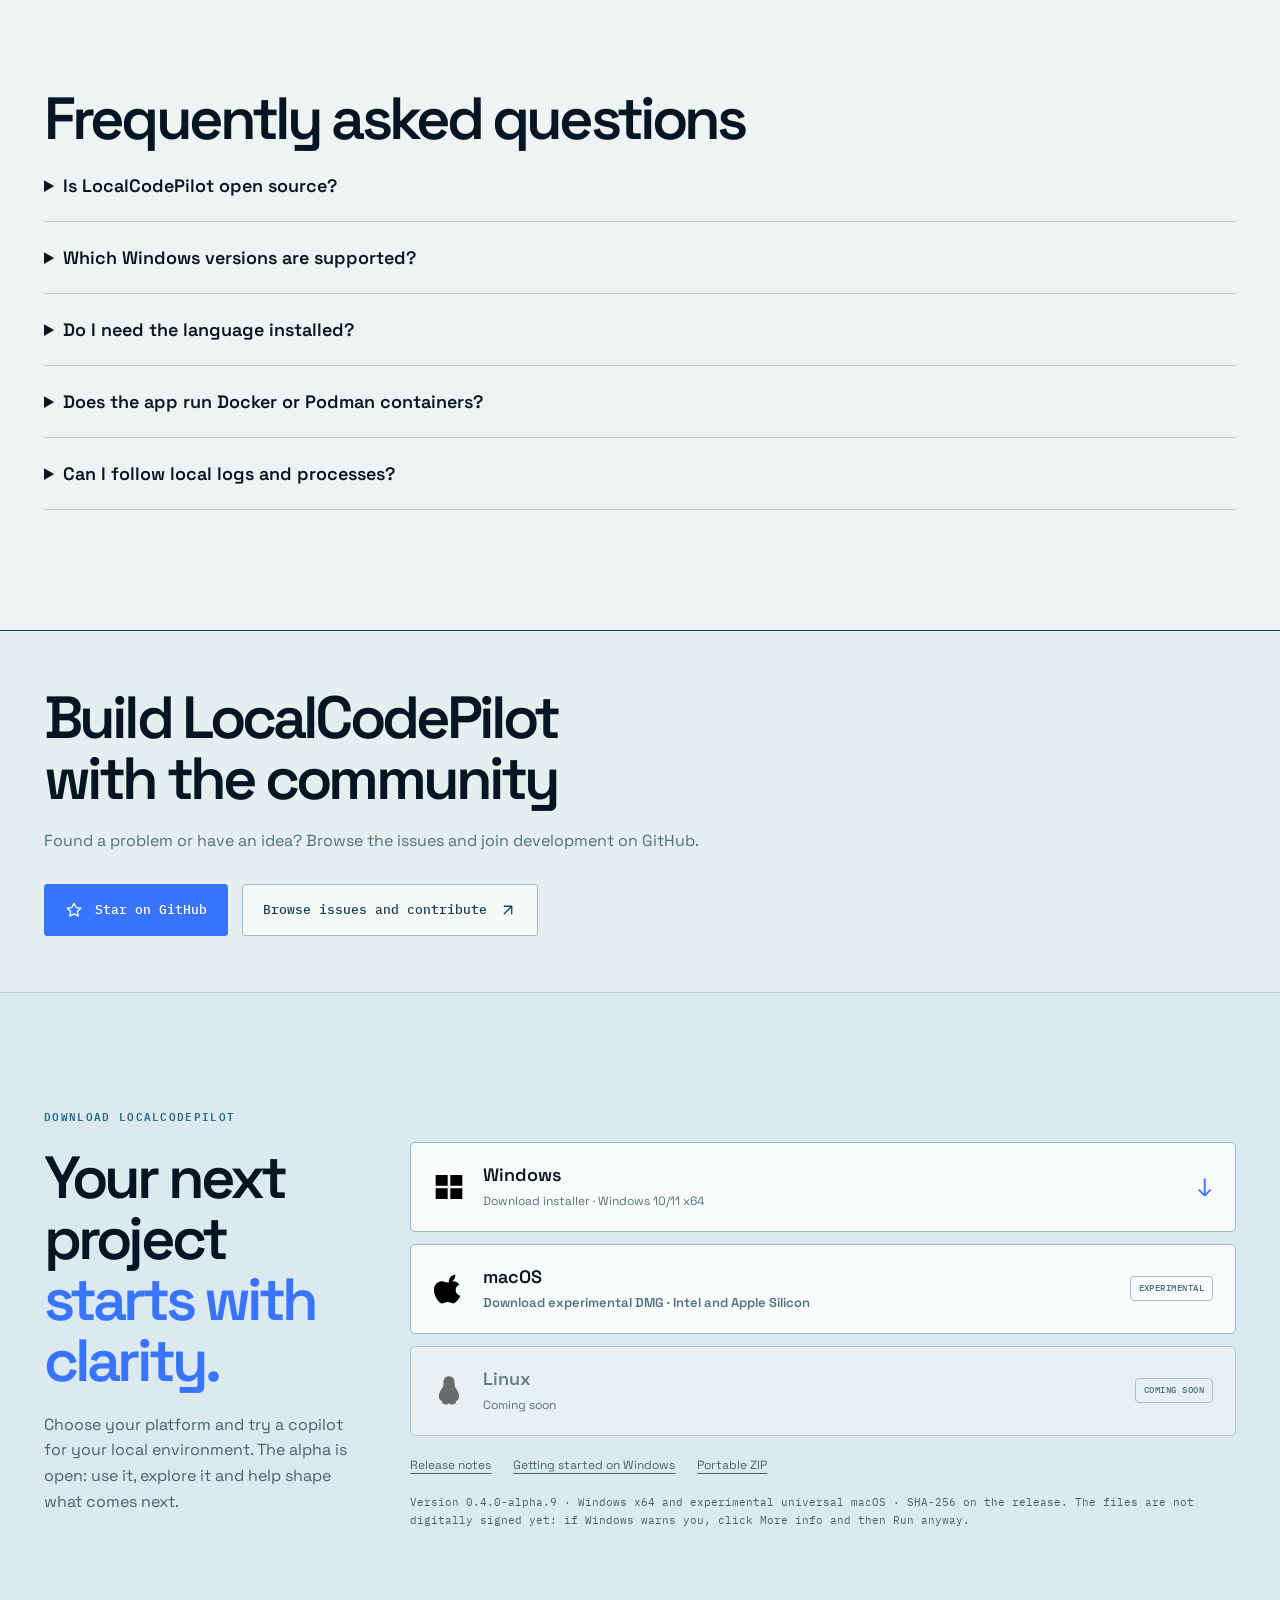
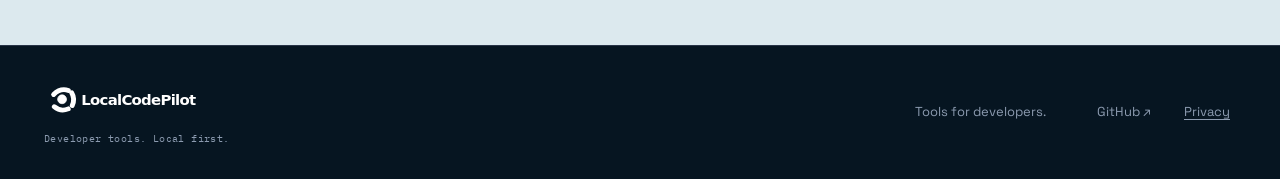
==== commit 76932ab9: "Site: demo interativa do app, visual limpo e Alpha 9 - Hero: remove formas decorativas soltas e rótu" ====
--- a/en/index.html
+++ b/en/index.html
@@ -38,7 +38,7 @@
       <a class="brand" href="#inicio" aria-label="LocalCodePilot, home"><img src="../logo.svg" alt="LocalCodePilot"></a>
       <nav aria-label="Main navigation"><a href="#como-funciona">Product</a><a href="#recursos">Features</a><a href="#comecar">Download</a></nav>
       <div class="header-actions">
-        <button class="theme-toggle" id="theme-toggle" type="button" aria-label="Switch to dark theme" aria-pressed="false"><span class="theme-icon" aria-hidden="true">◐</span><span class="theme-text">Theme</span></button>
+        <button class="theme-toggle" id="theme-toggle" type="button" aria-label="Switch to dark theme" aria-pressed="false"><span class="theme-icon" aria-hidden="true"></span><span class="theme-text">Theme</span></button>
         <div class="language-switch" role="group" aria-label="Language">
           <a href="../" lang="pt-BR" hreflang="pt-BR" aria-label="Português">PT</a>
           <a href="./" lang="en" hreflang="en" aria-label="English" aria-current="page">EN</a>
@@ -58,51 +58,57 @@
         <p class="hero-note"><span aria-hidden="true">●</span> Open source · Public alpha · Your workflow stays local</p>
       </div>
       <div class="product-stage">
-        <div class="stage-label" aria-hidden="true"><span>REAL CAPTURE / 001</span><span>SAMPLE DATA</span></div>
-        <div class="product-window real-demo" id="demo-real" role="region" aria-label="Real LocalCodePilot screenshots">
-          <div class="window-top"><span class="window-mark"><span>◈</span> localcodepilot <small>/ alpha 9</small></span><span class="window-caption">REAL SCREENSHOTS · SAMPLE DATA</span><span class="window-controls" aria-hidden="true">● ● ●</span></div>
-          <figure class="real-demo-figure">
-            <picture>
-              <source id="real-demo-mobile" media="(max-width: 640px)" srcset="../demo/demo-3-rodando-m.jpg" width="494" height="86">
-              <img id="real-demo-image" src="../demo/demo-3-rodando.jpg" width="1264" height="792" fetchpriority="high" decoding="async" alt="LocalCodePilot overview with the sample project loja-exemplo Running (Rodando), the site responding on localhost:4321, and the Open site, View logs and Stop actions.">
-            </picture>
-            <figcaption>
-              <span class="real-demo-counter" id="real-demo-counter" hidden></span>
-              <strong id="real-demo-title" tabindex="-1">See LocalCodePilot in action</strong>
-              <span id="real-demo-caption">Real Alpha 9 screenshots, with sample projects.</span>
-              <span class="real-demo-lang">The app interface is currently in Portuguese.</span>
-            </figcaption>
-          </figure>
-          <div class="real-demo-controls">
-            <button type="button" id="real-demo-start" class="demo-run" hidden>See it step by step <span aria-hidden="true">→</span></button>
-            <button type="button" id="real-demo-prev" class="demo-reset" hidden>Previous</button>
-            <button type="button" id="real-demo-next" class="demo-run" hidden>Next</button>
+        <p class="stage-caption"><span class="pulse" aria-hidden="true"></span>Interactive demo</p>
+        <div class="app-window" id="app-demo" role="group" aria-label="Interactive LocalCodePilot demo">
+          <div class="app-titlebar" aria-hidden="true"><span class="app-title"><img src="../icon.svg" alt="" width="14" height="14">LocalCodePilot</span><span class="app-winctl"><i>&#8211;</i><i>&#9633;</i><i>&#215;</i></span></div>
+          <div class="app-body">
+            <div class="app-sidebar" aria-hidden="true">
+              <div class="app-brand"><img src="../icon.svg" alt="" width="24" height="24"><span>LocalCodePilot</span></div>
+              <p class="app-group">Work</p>
+              <span class="app-nav is-active"><svg viewBox="0 0 24 24" width="14" height="14" fill="none" stroke="currentColor" stroke-width="1.7" stroke-linecap="round" stroke-linejoin="round"><path d="M4 5h16v14H4zM4 10h16M10 10v9"/></svg><span>Overview</span></span>
+              <span class="app-nav"><svg viewBox="0 0 24 24" width="14" height="14" fill="none" stroke="currentColor" stroke-width="1.7" stroke-linecap="round" stroke-linejoin="round"><path d="M3 7h6l2 2h10v10H3z"/></svg><span>Projects</span><b>3</b></span>
+              <span class="app-nav"><svg viewBox="0 0 24 24" width="14" height="14" fill="none" stroke="currentColor" stroke-width="1.7" stroke-linecap="round" stroke-linejoin="round"><path d="m5 8 4 4-4 4M12 16h7"/></svg><span>Processes</span></span>
+              <span class="app-nav"><svg viewBox="0 0 24 24" width="14" height="14" fill="none" stroke="currentColor" stroke-width="1.7" stroke-linecap="round" stroke-linejoin="round"><path d="m12 3 8 4.5v9L12 21l-8-4.5v-9zM4 7.5l8 4.5 8-4.5M12 12v9"/></svg><span>Containers</span></span>
+              <p class="app-group">App</p>
+              <span class="app-nav"><svg viewBox="0 0 24 24" width="14" height="14" fill="none" stroke="currentColor" stroke-width="1.7" stroke-linecap="round" stroke-linejoin="round"><path d="M4 5h6a2 2 0 0 1 2 2v12a2 2 0 0 0-2-2H4zM20 5h-6a2 2 0 0 0-2 2v12a2 2 0 0 1 2-2h6z"/></svg><span>Help</span></span>
+              <span class="app-nav"><svg viewBox="0 0 24 24" width="14" height="14" fill="none" stroke="currentColor" stroke-width="1.7" stroke-linecap="round" stroke-linejoin="round"><circle cx="12" cy="12" r="3"/><path d="M12 3v3M12 18v3M3 12h3M18 12h3M5.6 5.6l2.1 2.1M16.3 16.3l2.1 2.1M5.6 18.4l2.1-2.1M16.3 7.7l2.1-2.1"/></svg><span>Settings</span></span>
+            </div>
+            <div class="app-main">
+              <div class="app-topbar"><span>Overview</span><span class="app-search" aria-hidden="true">Search projects...</span></div>
+              <div class="app-content">
+                <p class="app-h1">Overview</p>
+                <p class="app-sub">What is running, what needs attention and what is stopped.</p>
+                <div class="app-stats"><span class="app-stat"><b class="is-ok" data-stat="running">1</b><span>Running</span></span><span class="app-stat"><b class="is-warn" data-stat="problem">1</b><span>Needs attention</span></span><span class="app-stat"><b data-stat="stopped">1</b><span>Stopped</span></span></div>
+                <div class="app-list" id="app-list">
+                  <p class="app-section">Running <span>(1)</span></p>
+                  <article class="app-card"><div class="app-card-head"><strong>backend-api</strong><span class="app-tag tag-red">Laravel</span><span class="app-state is-ok"><i></i><span>Running</span></span><span class="app-note is-ok">Site responding</span><code>localhost:8000</code></div><div class="app-actions"><button class="app-btn is-primary" type="button" data-id="backend" data-action="open">Open site</button><button class="app-btn" type="button" data-id="backend" data-action="logs">View logs</button><button class="app-btn is-danger" type="button" data-id="backend" data-action="stop">Stop</button></div></article>
+                  <p class="app-section">Needs attention <span>(1)</span></p>
+                  <article class="app-card"><div class="app-card-head"><strong>dashboard</strong><span class="app-tag tag-blue">React</span><span class="app-state is-warn"><i></i><span>Needs attention</span></span><span class="app-note">Install the dependencies for: Node.js</span></div><div class="app-actions"><button class="app-btn is-primary" type="button" data-id="dashboard" data-action="install">Install dependencies</button></div></article>
+                  <p class="app-section">Stopped <span>(1)</span></p>
+                  <article class="app-card"><div class="app-card-head"><strong>frontend-app</strong><span class="app-tag tag-yellow">Node.js</span><span class="app-state"><i></i><span>Stopped</span></span></div><div class="app-actions"><button class="app-btn is-primary" type="button" data-id="frontend" data-action="start">Start</button></div></article>
+                </div>
+              </div>
+              <div class="app-logs" id="app-logs" hidden></div>
+              <p class="app-toast" id="app-toast" role="status" hidden></p>
+            </div>
           </div>
-          <ol class="real-demo-steps" aria-label="Step by step">
-            <li><button type="button" data-step="0" disabled>Stopped project</button><p>Install the dependencies so you can start this project.</p></li>
-            <li><button type="button" data-step="1" disabled>Confirm before starting</button><p>Check the command before the first run.</p></li>
-            <li><button type="button" data-step="2" disabled>Site responding</button><p>The project is running and the site is responding.</p></li>
-            <li><button type="button" data-step="3" disabled>Open the site or view logs</button><p>In the Projects list, open the site, view the logs or open the technical details.</p></li>
-          </ol>
-          <div class="terminal-footer"><span>Real Alpha 9 interface</span><span>SAMPLE PROJECTS</span></div>
+          <div class="app-dialog-layer" id="app-dialog" hidden></div>
         </div>
-        <div class="stage-corner" aria-hidden="true">LCP<span>///</span>001</div>
+        <p class="stage-note">Simulated in your browser: no real command is run.</p>
       </div>
-      <div class="hero-index" aria-hidden="true">[ 01 / LOCAL FIRST ]</div>
     </section>
-    <section class="signal-band" aria-label="Key capabilities"><div class="wrap signal-inner"><span>01 / DISCOVER</span><b>+</b><span>02 / UNDERSTAND</span><b>+</b><span>03 / RUN</span><b>+</b><span>04 / KEEP GOING</span></div></section>
     <section class="diagnostic-band wrap" aria-labelledby="diagnostic-title"><div><p class="section-kicker">LOCAL / DEV / CONTROL</p><h2 id="diagnostic-title">Your workflow deserves a copilot.</h2><p>Open the project. See what is running. Find the next step without losing context.</p></div><div class="diagnostic-chips" aria-hidden="true"><span><i></i> PROJECTS</span><span><i></i> PROCESSES</span><span><i></i> PORTS</span><span><i></i> LOGS</span></div></section>
     <section class="section wrap" id="como-funciona"><div class="section-intro"><p class="section-kicker">01 / THE PRODUCT</p><h2>From a forgotten folder<br><span>to your next great build.</span></h2><p>LocalCodePilot gives each work session a clear starting point. Your projects stay in view, with the context to move forward.</p></div>
       <div class="steps"><article><span class="step-no">01</span><div class="step-icon">⌕</div><h3>Discover</h3><p>Discover projects in the directories you choose, without adding each folder manually.</p></article><article><span class="step-no">02</span><div class="step-icon">◇</div><h3>Understand</h3><p>Identify each project's technologies and structure, even when multiple projects share a repository.</p></article><article><span class="step-no">03</span><div class="step-icon">⌘</div><h3>Explore</h3><p>Browse your projects on your desktop or in your terminal and find the information you need to keep working.</p></article></div>
     </section>
     <section class="feature-section" id="recursos"><div class="wrap feature-grid"><div><p class="section-kicker">02 / FEATURES</p><h2>One place to see<br><span>what is happening.</span></h2><p class="feature-lead">Projects, processes, ports and logs tell the same story. With everything within reach, choosing the next command is easier.</p><a class="text-link" href="https://github.com/cjulio1993/LocalCodePilot#linguagens-e-projetos" target="_blank" rel="noopener noreferrer">Explore features on GitHub <span>↗</span></a></div><div class="feature-list"><div><span>01</span><div><h3>Projects in sight</h3><p>Find projects in the directories you choose and pick up where you left off.</p></div></div><div><span>02</span><div><h3>Run with context</h3><p>Prepare your environment, start and stop services, and follow logs in the app.</p></div></div><div><span>03</span><div><h3>Ports without guesswork</h3><p>See service status, use alternative ports and understand what needs attention.</p></div></div><div><span>04</span><div><h3>Updates under control</h3><p>Check for new versions and update from the app, with SHA-256 verification.</p></div></div><div><span>05</span><div><h3>Help at the right moment</h3><p>Consult diagnostics and guidance without losing your project's context.</p></div></div></div></div></section>
     <section class="roadmap wrap"><p class="section-kicker">03 / PRODUCT ROADMAP</p><div class="roadmap-head"><h2>Built with a clear direction.</h2><p>The public alpha is now available for Windows. See what it includes and where the product is heading.</p></div><div class="roadmap-grid"><div class="roadmap-card now"><span class="badge">AVAILABLE IN ALPHA</span><h3>Local execution</h3><p>Click Start on projects in more than 15 languages. The app installs the dependencies, warns you when the port is taken, and offers Try again.</p></div><div class="roadmap-card now"><span class="badge">AVAILABLE IN ALPHA</span><h3>Containers with controlled execution</h3><p>Validate, start, inspect logs, stop, and build environments with Docker or Podman. Every command is shown for confirmation.</p></div><div class="roadmap-card"><span class="badge muted">LOOKING AHEAD</span><h3>Connected context</h3><p>Explore integrations that help you pick up work across projects and tools.</p></div></div></section>
+    <section class="release-callout wrap" id="novidades" aria-labelledby="release-title"><div class="release-copy"><p class="release-tag"><span aria-hidden="true"></span>New · Alpha 9</p><h2 id="release-title">Safer to open third-party projects and to update.</h2><p>Confirmation before a project runs for the first time, passwords and tokens in known formats hidden in saved logs, and updates with on-screen steps.</p></div><a class="release-link" href="https://github.com/cjulio1993/LocalCodePilot/releases/tag/v0.4.0-alpha.9" target="_blank" rel="noopener noreferrer">Read the release notes <span aria-hidden="true">↗</span></a></section>
     <section class="section wrap seo-guides" id="guias" aria-labelledby="guides-title">
       <p class="section-kicker">PRACTICAL GUIDES</p><h2 id="guides-title">Solve local development problems</h2>
       <div class="guide-grid">
         <article><h3><a href="docs/getting-started/">Getting started on Windows</a></h3><p>Download the alpha, verify its SHA-256 and prepare your first local project.</p></article>
         <article><h3><a href="blog/port-already-in-use-windows/">Port 3000 already in use on Windows?</a></h3><p>Identify the process and choose whether to free the port or use another one.</p></article>
-        <article><h3><a href="https://jcesar.dev.br/blog/localcodepilot-alpha-8/" target="_blank" rel="noopener noreferrer">Read about Alpha 8</a></h3><p>See what changed in version 0.4.0-alpha.8, from automatic startup to the Windows installer.</p></article>
         <article><h3><a href="blog/organize-local-projects/">How to organize local projects without losing context</a></h3><p>Build a simple workflow to find projects, check processes and return to work with clarity.</p></article>
       </div>
     </section>
@@ -110,7 +116,7 @@
       <details><summary>Is LocalCodePilot open source?</summary><p>Yes. The code is available on GitHub for review and contribution. See the repository license for terms of use.</p></details>
       <details><summary>Which Windows versions are supported?</summary><p>The public alpha is available for Windows 10 and 11 x64. An experimental universal DMG is also available for Intel and Apple Silicon Macs; Linux is not included in this release.</p></details>
       <details><summary>Do I need the language installed?</summary><p>Not always. When the language is missing, the project card shows Prepare environment, which installs it with winget after you confirm. Installation was validated with Clojure, Haskell, and Zig; for the other languages it is still being validated.</p></details>
-      <details><summary>Does the app run Docker or Podman containers?</summary><p>Yes. Alpha 9 runs Compose operations with Docker or Podman after showing the command and asking for confirmation, and keeps one project from touching another project's containers. The engine must be installed and running.</p></details>
+      <details><summary>Does the app run Docker or Podman containers?</summary><p>Yes. The alpha runs Compose operations with Docker or Podman after showing the command and asking for confirmation, and keeps one project from touching another project's containers. The engine must be installed and running.</p></details>
       <details><summary>Can I follow local logs and processes?</summary><p>Yes. The alpha can start and stop supported services, follow logs and work with alternative ports. Compatibility depends on the project technology and requirements.</p></details>
     </section>
     <section class="section wrap community" id="comunidade">
--- a/experience.css
+++ b/experience.css
@@ -41,7 +41,7 @@
   background-size: 52px 52px;
   mask-image: linear-gradient(90deg,transparent 0,black 32%,transparent 100%);
 }
-.hero:after { content: '01 — PRODUCT'; position: absolute; top: 24px; left: 0; height: auto; width: auto; background: none; color: #617c83; font: 600 10px 'IBM Plex Mono',monospace; letter-spacing: .15em; }
+.hero:after { content: none; }
 .hero-copy { position: relative; z-index: 1; }
 .eyebrow { color: #246477; font-size: 10px; letter-spacing: .12em; margin-bottom: 30px; }
 .eyebrow-line { width: 22px; height: 2px; border-radius: 0; background: var(--blue); box-shadow: none; }
@@ -57,57 +57,179 @@
 .hero .button.secondary:hover { background: #d8e8e8; color: var(--blue); border-color: var(--blue); }
 .hero-note { margin-top: 27px; color: #54717a; font-size: 11px; }
 .hero-note span { color: #168677; }
-.hero-index { bottom: 28px; color: #739097; }
 .product-stage { position: relative; min-width: 0; padding: 22px 12px 18px 0; }
-.product-stage:before { content: ''; position: absolute; width: 70%; height: 67%; right: -23px; top: -14px; background: var(--cyan); clip-path: polygon(0 0,100% 0,100% 100%,94% 100%,94% 7%,0 7%); }
-.product-stage:after { content: ''; position: absolute; height: 110px; width: 110px; right: -20px; bottom: -17px; border-right: 10px solid var(--blue); border-bottom: 10px solid var(--blue); z-index: -1; }
-.stage-label { display: flex; justify-content: space-between; gap: 20px; color: #4c737e; font: 600 9px 'IBM Plex Mono',monospace; letter-spacing: .1em; margin: 0 10px 11px 0; }
-.product-window { position: relative; border: 1px solid #173b4b; border-radius: 8px; overflow: hidden; background: var(--night); box-shadow: 16px 24px 0 #0b2333, 0 34px 80px #071f2b3d; transform: none; }
-.window-top { height: 57px; background: #0b2534; border-bottom: 1px solid #214554; padding: 0 21px; }
-.window-mark { color: #eefbff; font-size: 13px; }
-.window-mark>span { color: var(--cyan); font-size: 18px; vertical-align: -1px; }
-.window-mark small { font-size: 10px; color: #779ba8; font-weight: 400; }
-.window-caption { color: #8cabb5; font-size: 9px; }
-.window-controls { color: #4d8595; }
-.demo-body { display: grid; grid-template-columns: 190px minmax(0,1fr); min-height: 397px; padding: 0; }
-.demo-sidebar { border-right: 1px solid #244757; background: #0a1d29; display: flex; flex-direction: column; padding: 22px 11px 16px; }
-.demo-sidebar-title { padding: 0 9px 20px; }
-.demo-sidebar-title strong { color: #eaf9fc; font-size: 15px; line-height: 1.2; }
-.demo-label { color: #81a4af; font-size: 9px; letter-spacing: .12em; }
-.demo-projects { display: flex; flex-direction: column; gap: 5px; margin: 0; }
-.demo-project { min-height: 58px; border: 1px solid transparent; border-radius: 5px; background: transparent; color: #b9d0d8; font-size: 11px; padding: 8px; }
-.demo-project:hover { background: #163846; }
-.demo-project.active { background: #174459; color: #f4ffff; border-color: #3d91a4; box-shadow: inset 3px 0 var(--cyan); }
-.project-icon { border-color: #416f7e; color: #8be7ea; }
-.demo-project.active .project-icon { border-color: #70bdcb; }
-.demo-project small, .demo-project.active small { color: #86a7b1; font-size: 9px; }
-.project-chevron { margin-left: auto; color: #5f9ca9; font: 13px 'IBM Plex Mono',monospace; }
-.demo-sidebar-footer { margin-top: auto; padding: 20px 9px 0; color: #6f9aa7; font: 600 9px 'IBM Plex Mono',monospace; letter-spacing: .07em; }
-.pulse { display: inline-block; width: 6px; height: 6px; border-radius: 50%; margin-right: 7px; background: var(--acid); box-shadow: 0 0 12px var(--acid); }
-.demo-main { min-width: 0; padding: 22px 23px 16px; background: radial-gradient(circle at 85% 0,#15445a88,transparent 45%),#0b1c28; }
-.demo-main-head { display: flex; justify-content: space-between; gap: 10px; color: #92aeb8; font: 600 9px 'IBM Plex Mono',monospace; letter-spacing: .08em; margin-bottom: 28px; }
-.demo-live { color: var(--acid); white-space: nowrap; }
-.demo-live i { display: inline-block; width: 5px; height: 5px; margin-right: 6px; border-radius: 50%; background: currentColor; vertical-align: 2px; }
-.demo-info { gap: 22px; margin-bottom: 22px; }
-.demo-info>div { border-top-color: #2b4e5d; }
-.demo-info strong,.demo-info code { color: #eaf7fb; font-size: 12px; }
-.demo-console { background: #06141d; border: 1px solid #28505e; border-radius: 5px; }
-.console-head { border-bottom-color: #224554; color: #91b3be; }
-.console-lines { height: 136px; font-size: 10px; }
-.console-lines span,.console-prompt { color: var(--cyan)!important; }
-.state.is-running { color: var(--acid); }
-.demo-controls { margin-top: 14px; }
-.demo-run { border-radius: 4px; background: var(--cyan); color: #042433; border-color: var(--cyan); }
-.demo-run:hover { background: #9beef0; }
-.demo-reset { color: #91aebb; }
-.terminal-footer { margin: 0; padding: 12px 22px; background: #0b2534; border-top: 1px solid #214554; color: #7599a5; }
-.terminal-footer span:first-child:before { background: var(--cyan); }
-.stage-corner { position: absolute; bottom: -8px; right: 19px; padding: 8px 10px; color: #52717b; background: var(--paper); font: 600 10px 'IBM Plex Mono',monospace; letter-spacing: .08em; }
-.stage-corner span { color: var(--blue); margin: 0 5px; }
-.signal-band { background: var(--blue); border: 0; color: #fff; transform: skewY(-1deg); margin: -10px 0 0; }
-.signal-inner { transform: skewY(1deg); min-height: 96px; color: #fff; font-size: 12px; letter-spacing: .11em; }
-.signal-inner b { color: #c6e2ff; }
-.diagnostic-band { padding-top: 120px; padding-bottom: 110px; border-bottom: 1px solid var(--line-light); }
+.product-stage { isolation: isolate; }
+/* A soft brand glow behind the demo window; no hard shapes that read as broken images. */
+.product-stage:before { content: ''; position: absolute; inset: 8% -4% -6% 6%; z-index: -1; pointer-events: none; background: radial-gradient(ellipse at 60% 45%, #42c7d938, transparent 62%), radial-gradient(ellipse at 25% 85%, #3974ff24, transparent 55%); filter: blur(8px); }
+.stage-caption { display: flex; align-items: center; margin: 0 0 12px; color: #3f6670; font: 600 10px 'IBM Plex Mono',monospace; letter-spacing: .1em; text-transform: uppercase; }
+.stage-caption .pulse { background: var(--blue); box-shadow: 0 0 10px #3974ff88; }
+/* Interactive replica of the app (colors from the desktop app's theme.rs). It stays dark in both site themes, like a screenshot. */
+.app-window { --a-bg: #0f1117; --a-side: #12151c; --a-surface: #1a1d26; --a-border: #2c313c; --a-primary: #4f8cff; --a-ok: #2ecc71; --a-text: #f5f5f5; --a-muted: #a0a7b4; --a-warn: #ffcd4b; --a-danger: #eb5757;
+  position: relative; overflow: hidden; border: 1px solid #2a2f3a; border-radius: 10px; background: var(--a-bg); color: var(--a-text); font: 400 13px/1.45 'Segoe UI Variable','Segoe UI',system-ui,-apple-system,sans-serif; letter-spacing: 0; box-shadow: 0 40px 90px -24px #0615215c, 0 14px 32px -12px #0615213d; text-align: left; }
+.app-window button { font: inherit; letter-spacing: 0; text-transform: none; }
+.app-titlebar { height: 32px; display: flex; align-items: center; justify-content: space-between; padding-left: 12px; background: #202020; border-bottom: 1px solid #000; font-size: 12px; color: #e6e6e6; }
+.app-title { display: flex; align-items: center; gap: 8px; }
+.app-title img { border-radius: 3px; }
+.app-winctl { display: flex; height: 100%; }
+.app-winctl i { width: 44px; display: grid; place-items: center; font-style: normal; color: #cfcfcf; font-size: 13px; }
+.app-body { display: grid; grid-template-columns: 178px minmax(0,1fr); height: 470px; }
+.app-sidebar { display: flex; flex-direction: column; gap: 3px; padding: 18px 10px; background: var(--a-side); border-right: 1px solid var(--a-border); }
+.app-brand { display: flex; align-items: center; gap: 10px; padding: 0 6px 18px; font-size: 14px; font-weight: 500; }
+.app-group { margin: 10px 6px 4px; color: var(--a-muted); font-size: 11px; }
+.app-nav { display: flex; align-items: center; gap: 10px; padding: 7px 8px; border-radius: 6px; color: #c9ced8; font-size: 12.5px; }
+.app-nav b { margin-left: auto; color: var(--a-muted); font-weight: 400; font-size: 11px; }
+.app-nav.is-active { background: #1c2536; color: var(--a-text); }
+.app-main { position: relative; display: flex; flex-direction: column; min-width: 0; min-height: 0; overflow: hidden; }
+.app-topbar { flex: none; height: 46px; display: flex; align-items: center; justify-content: space-between; gap: 12px; padding: 0 16px 0 20px; border-bottom: 1px solid var(--a-border); font-size: 12.5px; }
+.app-search { width: 170px; padding: 6px 12px; border-radius: 6px; background: #161922; color: #7d8494; font-size: 11.5px; text-align: center; }
+.app-content { flex: 1; min-height: 0; overflow: auto; padding: 20px 22px 18px; scrollbar-width: thin; scrollbar-color: #2c313c transparent; }
+.app-h1 { margin: 0 0 3px; font-size: 21px; font-weight: 500; }
+.app-sub { margin: 0 0 14px; color: var(--a-muted); font-size: 12px; }
+.app-stats { display: flex; flex-wrap: wrap; gap: 8px; margin-bottom: 16px; }
+.app-stat { display: flex; align-items: center; gap: 8px; padding: 7px 12px; border: 1px solid var(--a-border); border-radius: 7px; background: var(--a-surface); font-size: 12px; }
+.app-stat b { font-size: 17px; font-weight: 400; color: var(--a-muted); }
+.app-stat b.is-ok { color: var(--a-ok); }
+.app-stat b.is-warn { color: var(--a-warn); }
+.app-section { margin: 14px 0 7px; font-size: 13px; font-weight: 500; }
+.app-section:first-child { margin-top: 0; }
+.app-card { margin-bottom: 8px; padding: 11px 13px; border: 1px solid var(--a-border); border-radius: 8px; background: var(--a-surface); }
+.app-card-head { display: flex; flex-wrap: wrap; align-items: center; gap: 6px 12px; margin-bottom: 9px; }
+.app-card-head strong { font-size: 13.5px; font-weight: 500; }
+.app-card-head code { font: 600 11.5px Consolas,'IBM Plex Mono',monospace; color: var(--a-text); }
+.app-tag { padding: 1px 6px; border: 1px solid; border-radius: 4px; font-size: 10.5px; }
+.tag-red { color: #ff6b6b; border-color: #ff6b6b66; background: #ff6b6b14; }
+.tag-blue { color: #6ea8ff; border-color: #6ea8ff66; background: #6ea8ff14; }
+.tag-yellow { color: #f1d25a; border-color: #f1d25a66; background: #f1d25a12; }
+.app-state { display: inline-flex; align-items: center; gap: 6px; color: var(--a-muted); font-size: 12px; }
+.app-state i { width: 9px; height: 9px; border: 1.5px solid currentColor; border-radius: 50%; }
+.app-state.is-ok { color: var(--a-ok); }
+.app-state.is-warn { color: var(--a-warn); }
+.app-state.is-busy { color: var(--a-primary); }
+.app-state.is-busy i { border-right-color: transparent; animation: app-spin .8s linear infinite; }
+.app-note { color: var(--a-muted); font-size: 11.5px; }
+.app-note.is-ok { color: var(--a-ok); }
+.app-actions { display: flex; flex-wrap: wrap; gap: 6px; }
+.app-btn { min-height: 28px; padding: 0 12px; border: 0; border-radius: 6px; background: #2a2d35; color: #e9ebef; font-size: 12px; cursor: pointer; transition: background .15s, filter .15s; }
+.app-btn:hover { background: #343844; }
+.app-btn.is-primary { background: var(--a-primary); color: #fff; min-width: 110px; }
+.app-btn.is-primary:hover { filter: brightness(1.1); }
+.app-btn.is-danger { color: var(--a-danger); }
+.app-btn.is-busy { opacity: .75; cursor: progress; }
+.app-btn:focus-visible { outline: 2px solid #9fc0ff; outline-offset: 2px; }
+.app-window:not(.is-touched) [data-action="start"] { animation: app-hint 1.8s ease-out 1.2s 3; }
+.app-logs { flex: none; height: 132px; display: flex; flex-direction: column; border-top: 1px solid var(--a-border); background: #0b0d12; }
+.app-logs-head { display: flex; align-items: center; justify-content: space-between; padding: 5px 10px 5px 16px; border-bottom: 1px solid #1d212b; color: var(--a-muted); font-size: 11.5px; }
+.app-logs-close { border: 0; background: none; color: var(--a-muted); font-size: 16px; line-height: 1; cursor: pointer; padding: 2px 6px; }
+.app-logs-body { flex: 1; overflow: auto; padding: 8px 16px; font: 11px/1.6 Consolas,'IBM Plex Mono',monospace; color: #d6dbe4; }
+.app-logs-body p { margin: 0; white-space: pre-wrap; }
+.app-logs-body .is-muted { color: var(--a-muted); }
+.app-toast { position: absolute; left: 50%; bottom: 16px; transform: translateX(-50%); margin: 0; padding: 8px 14px; border: 1px solid var(--a-border); border-radius: 6px; background: #242833; color: var(--a-text); font-size: 12px; white-space: nowrap; box-shadow: 0 8px 24px #0008; }
+.app-dialog-layer { position: absolute; inset: 32px 0 0; display: grid; place-items: center; padding: 16px; background: #0009; }
+.app-dialog-layer[hidden], .app-logs[hidden], .app-toast[hidden] { display: none; }
+.app-dialog { width: min(420px,100%); border: 1px solid #3a404d; border-radius: 8px; background: #1b1e26; box-shadow: 0 20px 60px #000a; }
+.app-dialog-head { display: flex; align-items: center; justify-content: space-between; padding: 8px 8px 8px 14px; border-bottom: 1px solid var(--a-border); }
+.app-dialog-head p { margin: 0; font-size: 13px; font-weight: 600; }
+.app-dialog-x { border: 0; background: none; color: var(--a-muted); font-size: 17px; line-height: 1; padding: 2px 7px; cursor: pointer; }
+.app-dialog-body { padding: 12px 14px 4px; }
+.app-dialog-body strong { display: block; margin-bottom: 4px; font-size: 15px; font-weight: 600; }
+.app-dialog-body > p { margin: 0 0 10px; color: #d7dbe2; font-size: 12px; }
+.app-dialog-body > p.app-dialog-row { display: flex; flex-wrap: wrap; gap: 6px; margin: 0 0 4px; }
+.app-dialog-row span { color: var(--a-muted); }
+.app-dialog-row code { font: 11.5px Consolas,'IBM Plex Mono',monospace; color: var(--a-text); overflow-wrap: anywhere; }
+.app-dialog-actions { display: flex; gap: 8px; padding: 10px 14px 12px; border-top: 1px solid var(--a-border); margin-top: 10px; }
+.app-dialog-actions .is-primary { background: #3a65b8; min-width: 0; }
+.app-sr { position: absolute; width: 1px; height: 1px; overflow: hidden; clip-path: inset(50%); white-space: nowrap; }
+.stage-note { margin: 14px 0 0; color: #58737b; font: 400 11px 'IBM Plex Mono',monospace; }
+.app-nav { width: 100%; border: 0; background: none; text-align: left; cursor: pointer; transition: background .15s, color .15s; }
+.app-nav:hover { background: #1a1f2b; color: var(--a-text); }
+.app-nav:focus-visible, .app-chip:focus-visible, .app-stat:focus-visible, .app-topic-head:focus-visible, .app-star:focus-visible, .app-link:focus-visible, .app-disclosure:focus-visible, .app-input:focus-visible { outline: 2px solid #9fc0ff; outline-offset: 2px; }
+.app-ico { display: inline-flex; flex: none; color: var(--a-muted); }
+.app-nav.is-active .app-ico { color: var(--a-text); }
+.app-nav span:not(.app-ico) { white-space: nowrap; }
+button.app-stat { color: inherit; cursor: pointer; transition: border-color .15s; }
+button.app-stat:hover { border-color: #4a5263; }
+.app-h1 small { margin-left: 10px; color: var(--a-muted); font-size: 12px; font-weight: 400; }
+.app-pagehead { display: flex; flex-wrap: wrap; align-items: flex-start; justify-content: space-between; gap: 10px; margin-bottom: 12px; }
+.app-btn.is-soft { background: #2f4f86; }
+.app-toolbar { display: flex; flex-wrap: wrap; align-items: center; gap: 8px; margin-bottom: 14px; }
+.app-input { width: 180px; max-width: 100%; height: 30px; padding: 0 10px; border: 1px solid transparent; border-radius: 6px; background: #161922; color: var(--a-text); font: inherit; font-size: 12px; }
+.app-input::placeholder { color: #7d8494; }
+.app-content > .app-input { display: block; width: min(320px,100%); margin-bottom: 10px; }
+.app-chips { display: flex; flex-wrap: wrap; gap: 4px; margin-bottom: 12px; }
+.app-toolbar .app-chips { margin: 0; }
+.app-chip { min-height: 28px; padding: 0 10px; border: 0; border-radius: 6px; background: transparent; color: #d7dbe2; font-size: 12px; cursor: pointer; }
+.app-chip:hover { background: #1f2430; }
+.app-chip.is-active { background: #2f4f86; color: #fff; }
+.app-help-chips .app-chip, .app-content > .app-chips .app-chip { background: #2a2d35; }
+.app-grid { display: grid; grid-template-columns: repeat(2,minmax(0,1fr)); gap: 10px; }
+.app-grid .app-card { margin: 0; }
+.app-pcard { display: flex; flex-direction: column; gap: 8px; }
+.app-pcard .app-card-head { margin: 0; }
+.app-pcard.is-warn { border-color: #8a7330; }
+.app-star { width: 28px; height: 28px; flex: none; border: 0; border-radius: 6px; background: #2a2d35; color: #c9ced8; font-size: 14px; cursor: pointer; }
+.app-star[aria-pressed="true"] { color: var(--a-warn); }
+.app-btn.app-details { align-self: flex-start; }
+.app-detail-rows p { margin: 0 0 3px; font-size: 11.5px; overflow-wrap: anywhere; }
+.app-detail-rows span { color: var(--a-muted); }
+.app-detail-rows code, .app-mini code { font: 11px Consolas,'IBM Plex Mono',monospace; color: var(--a-text); }
+.app-empty { margin: 8px 0; color: var(--a-muted); font-size: 12px; }
+.app-proc { padding: 13px 14px; }
+.app-proc-head { display: flex; align-items: flex-start; justify-content: space-between; gap: 10px; flex-wrap: wrap; }
+.app-proc-head strong { font-size: 14px; font-weight: 500; }
+.app-mini { margin: 3px 0 0; color: var(--a-muted); font-size: 11px; }
+.app-mini.is-ok, .app-note.is-ok { color: var(--a-ok); }
+.app-mini.is-warn, .app-note.is-warn { color: var(--a-warn); }
+.app-mini.is-busy { color: var(--a-primary); }
+.app-svc { margin-top: 10px; padding: 11px 12px; border: 1px solid var(--a-border); border-radius: 7px; background: #13161d; }
+.app-svc .app-card-head { margin: 0; }
+.app-link { display: block; margin: 8px 0 2px; padding: 0; border: 0; background: none; color: var(--a-ok); font-size: 11.5px; cursor: pointer; }
+.app-link:hover { text-decoration: underline; }
+.app-cmd { display: block; margin-top: 6px; font: 11.5px Consolas,'IBM Plex Mono',monospace; color: #d6dbe4; overflow-wrap: anywhere; }
+.app-cmd.is-muted { color: var(--a-muted); font-size: 11px; }
+.app-disclosure { margin-top: 8px; padding: 0; border: 0; background: none; color: #d7dbe2; font-size: 12px; cursor: pointer; }
+.app-out { margin-top: 6px; padding: 8px 10px; border-radius: 5px; background: #0b0d12; font: 11px/1.6 Consolas,'IBM Plex Mono',monospace; color: #d6dbe4; }
+.app-out p { margin: 0; white-space: pre-wrap; }
+.app-dot { display: inline-block; width: 8px; height: 8px; margin-right: 7px; border-radius: 50%; background: var(--a-ok); }
+.app-service { margin-top: 10px; padding-top: 10px; border-top: 1px solid var(--a-border); }
+.app-service .app-card-head { margin: 0; }
+.app-label { margin: 14px 0 6px; font-size: 12.5px; font-weight: 500; }
+.app-banner { display: flex; flex-wrap: wrap; align-items: center; gap: 10px; margin-bottom: 6px; }
+.app-topics { display: flex; flex-direction: column; gap: 6px; }
+.app-topic { border: 1px solid var(--a-border); border-radius: 7px; background: var(--a-surface); }
+.app-topic-head { width: 100%; display: flex; gap: 8px; padding: 9px 12px; border: 0; background: none; color: var(--a-text); font-size: 13px; text-align: left; cursor: pointer; }
+.app-topic-head span { width: 10px; color: var(--a-muted); }
+.app-topic-body { padding: 0 12px 12px 30px; }
+.app-topic-body p { margin: 0 0 10px; color: #d7dbe2; font-size: 12px; line-height: 1.6; }
+.app-langs { display: flex; flex-direction: column; gap: 10px; }
+.app-lang { display: flex; flex-wrap: wrap; align-items: baseline; gap: 4px 10px; }
+.app-lang .app-cmd { width: 100%; margin: 0; }
+.app-section + .app-card { margin-top: 0; }
+@media(max-width:800px) {
+  .app-grid { grid-template-columns: 1fr; }
+}
+@keyframes app-spin { to { transform: rotate(360deg); } }
+@keyframes app-hint { 0% { box-shadow: 0 0 0 0 #4f8cffaa; } 100% { box-shadow: 0 0 0 10px #4f8cff00; } }
+@media(prefers-reduced-motion: reduce) { .app-window [data-action="start"] { animation: none !important; } .app-state.is-busy i { animation: none; } }
+@media(max-width:800px) {
+  .app-body { grid-template-columns: 52px minmax(0,1fr); }
+  .app-sidebar { padding-inline: 8px; align-items: center; }
+  .app-brand span, .app-nav span:not(.app-ico), .app-nav b, .app-group { display: none; }
+  .app-nav { justify-content: center; padding: 9px 0; }
+  .app-brand { padding: 0 0 14px; }
+}
+@media(max-width:560px) {
+  .app-body { grid-template-columns: minmax(0,1fr); height: 500px; }
+  .app-body { grid-template-rows: auto minmax(0,1fr); }
+  .app-sidebar { flex-direction: row; justify-content: space-around; padding: 4px 6px; border-right: 0; border-bottom: 1px solid var(--a-border); }
+  .app-sidebar .app-brand { display: none; }
+  .app-nav { width: auto; flex: 1; padding: 9px 0; }
+  .app-search, .app-winctl i:not(:last-child) { display: none; }
+  .product-stage:before { display: none; }
+  .app-content { padding: 16px 14px; }
+  .app-btn.is-primary { min-width: 0; }
+  .app-toast { white-space: normal; width: calc(100% - 32px); text-align: center; }
+}
+.diagnostic-band { border-top: 1px solid var(--line-light); padding-top: 110px; padding-bottom: 110px; border-bottom: 1px solid var(--line-light); }
 .section-kicker { color: #246b88; font-size: 11px; letter-spacing: .12em; }
 .diagnostic-band h2 { max-width: 640px; font-size: clamp(44px,4.8vw,70px); line-height: 1; }
 .diagnostic-band p:not(.section-kicker) { color: #54727a; font-size: 19px; }
@@ -150,6 +272,14 @@
 .seo-guides h2 { max-width: 900px; }
 .guide-grid article { background: #f6fbf9; border: 1px solid #b8d0d0; border-radius: 0; padding: 34px; }
 .guide-grid { grid-template-columns: repeat(3,minmax(0,1fr)); }
+.release-callout { display: flex; align-items: center; justify-content: space-between; gap: 40px; margin-bottom: 110px; padding: 34px 38px; background: #f8fbfa; border: 1px solid var(--line-light); border-left: 4px solid var(--blue); }
+.release-copy { max-width: 760px; }
+.release-tag { display: flex; align-items: center; gap: 10px; margin: 0 0 14px; color: var(--blue); font: 600 11px 'IBM Plex Mono',monospace; letter-spacing: .12em; text-transform: uppercase; }
+.release-tag span { width: 7px; height: 7px; border-radius: 50%; background: currentColor; box-shadow: 0 0 0 4px #3974ff22; }
+.release-callout h2 { margin: 0 0 12px; color: var(--night); font-size: clamp(24px,2.4vw,34px); line-height: 1.15; letter-spacing: -.04em; }
+.release-callout p:not(.release-tag) { margin: 0; color: #4f6d76; font-size: 16px; line-height: 1.65; }
+.release-link { flex: none; display: inline-flex; align-items: center; gap: 12px; min-height: 52px; padding: 0 20px; border: 1px solid var(--blue); border-radius: 4px; color: var(--blue); font: 600 12px 'IBM Plex Mono',monospace; text-transform: uppercase; letter-spacing: .03em; }
+.release-link:hover { background: var(--blue); color: #fff; }
 .guide-grid h3 { color: var(--night); }
 .guide-grid a { color: #1d69da; }
 .guide-grid p { color: #58737b; }
@@ -197,13 +327,8 @@
   .hero h1 { font-size: clamp(48px,10vw,72px); }
   .hero-actions .button { width: 100%; }
   .product-stage { padding-right: 5px; }
-  .demo-body { grid-template-columns: 145px minmax(0,1fr); }
-  .demo-sidebar { padding-inline: 5px; }
-  .demo-project { padding: 6px; gap: 5px; }
-  .project-chevron { display: none; }
-  .demo-main { padding: 18px 13px; }
-  .demo-main-head { margin-bottom: 18px; }
-  .signal-inner { min-height: 80px; font-size: 9px; }
+  .release-callout { flex-direction: column; align-items: flex-start; gap: 24px; margin-bottom: 85px; padding: 26px 22px; }
+  .release-link { width: 100%; justify-content: space-between; }
   .diagnostic-band { padding-block: 90px; }
   .steps { grid-template-columns: 1fr; }
   .steps article { min-height: 0; border-right: 0; border-bottom: 1px solid var(--line-light); }
@@ -219,24 +344,6 @@
   .hero h1 { font-size: clamp(42px,11vw,58px); }
   .eyebrow { font-size: 9px; }
   .product-stage { padding-top: 14px; }
-  .stage-label { font-size: 8px; }
-  .window-top { padding-inline: 11px; }
-  .window-mark small,.window-caption { display: none; }
-  .demo-body { display: block; }
-  .demo-sidebar { display: block; padding: 12px; border-right: 0; border-bottom: 1px solid #244757; }
-  .demo-sidebar-title,.demo-sidebar-footer { display: none; }
-  .demo-projects { display: grid; grid-template-columns: repeat(3,minmax(0,1fr)); gap: 5px; }
-  .demo-project { min-height: 52px; font-size: 9px; }
-  .demo-project small { font-size: 8px; }
-  .demo-main { padding: 17px 13px; }
-  .demo-main-head { margin-bottom: 14px; }
-  .demo-info { gap: 8px; }
-  .demo-info strong,.demo-info code { font-size: 10px; }
-  .console-lines { height: 110px; }
-  .terminal-footer { padding: 10px 13px; }
-  .signal-inner { gap: 6px; flex-wrap: wrap; padding: 15px 0; }
-  .signal-inner span { width: 42%; }
-  .signal-inner b { display: none; }
   .diagnostic-chips { grid-template-columns: 1fr 1fr; }
   .diagnostic-chips span { min-width: 0; }
   .section { padding-block: 85px; }
@@ -263,7 +370,8 @@
   white-space: nowrap;
 }
 .theme-toggle:hover { border-color: var(--blue); background: #dce9ea; }
-.theme-icon { font-size: 18px; line-height: 1; }
+.theme-icon { display: inline-flex; width: 16px; height: 16px; }
+.theme-icon svg { display: block; }
 .header-actions { gap: 10px; }
 html[data-theme="dark"] { --paper: #11171c; --paper-deep: #1a252c; --line-light: #35454e; --acid: #a8bfd4; color-scheme: dark; }
 html[data-theme="dark"] body { color: #ecf8f9; background: var(--paper); }
@@ -280,10 +388,9 @@
 html[data-theme="dark"] .header-github:hover,
 html[data-theme="dark"] .theme-toggle:hover { background: #183744; border-color: #62cbd9; }
 html[data-theme="dark"] .hero:before { background-image: linear-gradient(#63b6cd0d 1px,transparent 1px),linear-gradient(90deg,#63b6cd0d 1px,transparent 1px); }
-html[data-theme="dark"] .hero:after,
-html[data-theme="dark"] .hero-index,
-html[data-theme="dark"] .stage-label,
-html[data-theme="dark"] .stage-corner { color: #89a9b3; }
+html[data-theme="dark"] .stage-caption,
+html[data-theme="dark"] .stage-note { color: #9dbcc5; }
+html[data-theme="dark"] .stage-caption .pulse { background: #7fdfeb; box-shadow: 0 0 10px #7fdfeb88; }
 html[data-theme="dark"] .eyebrow,
 html[data-theme="dark"] .section-kicker { color: #7fdfeb; }
 html[data-theme="dark"] .hero h1 em { color: #91bceb; }
@@ -293,11 +400,14 @@
 html[data-theme="dark"] .hero .button.secondary:hover { background: #1a4050; border-color: #80dfea; color: #fff; }
 html[data-theme="dark"] .hero .button.primary { box-shadow: 6px 6px 0 #274d65; }
 html[data-theme="dark"] .hero .button.primary:hover { box-shadow: 3px 3px 0 #274d65; }
-html[data-theme="dark"] .product-stage:before { background: #557792; }
-html[data-theme="dark"] .product-stage:after { border-color: #4c82bd; }
-html[data-theme="dark"] .stage-corner { background: var(--paper); }
-html[data-theme="dark"] .signal-band { background: #253b4d; }
-html[data-theme="dark"] .signal-inner b { color: #8caeba; }
+html[data-theme="dark"] .product-stage:before { background: radial-gradient(ellipse at 60% 45%, #42c7d926, transparent 62%), radial-gradient(ellipse at 25% 85%, #57a7ff1f, transparent 55%); }
+html[data-theme="dark"] .app-window { box-shadow: 0 40px 90px -24px #000c, 0 0 0 1px #ffffff0d; }
+html[data-theme="dark"] .release-callout { background: #14313f; border-color: #376271; border-left-color: #57a7ff; }
+html[data-theme="dark"] .release-tag { color: #8bc2ff; }
+html[data-theme="dark"] .release-callout h2 { color: #f0fbfd; }
+html[data-theme="dark"] .release-callout p:not(.release-tag) { color: #b1cbd1; }
+html[data-theme="dark"] .release-link { color: #a9d2ff; border-color: #57a7ff; }
+html[data-theme="dark"] .release-link:hover { background: #57a7ff; color: #0b1a26; }
 html[data-theme="dark"] .diagnostic-band { border-bottom-color: var(--line-light); }
 html[data-theme="dark"] .diagnostic-band p:not(.section-kicker),
 html[data-theme="dark"] .section-intro>p:last-child,
@@ -360,29 +470,3 @@
   .header-inner { gap: 5px; }
   .header-actions { gap: 5px; }
 }
-
-/* Real Alpha 9 screenshots in the hero (demo.js). */
-.real-demo-figure { margin: 0; background: #0a1820; }
-.real-demo-figure picture { display: block; }
-.real-demo-figure img { display: block; width: 100%; height: auto; }
-.real-demo-figure figcaption { display: grid; gap: 4px; padding: 14px 22px 4px; color: #b9cfd8; font-size: 14px; line-height: 1.45; }
-.real-demo-figure figcaption strong { color: #eaf6fb; font-size: 16px; }
-.real-demo-figure figcaption strong:focus-visible { outline: 2px solid var(--cyan); outline-offset: 3px; }
-.real-demo-counter { color: var(--cyan); font: 600 11px 'IBM Plex Mono',monospace; letter-spacing: .08em; text-transform: uppercase; }
-.real-demo-lang { display: none; color: #7599a5; font-size: 12px; }
-html:not([lang="pt-BR"]) .real-demo-lang { display: block; }
-.real-demo-controls { display: flex; flex-wrap: wrap; gap: 10px; padding: 10px 22px 4px; }
-.real-demo-controls button:disabled { opacity: .45; cursor: default; }
-.real-demo-controls [hidden], .real-demo-counter[hidden] { display: none !important; }
-.real-demo-steps { display: grid; grid-template-columns: repeat(4, minmax(0, 1fr)); gap: 8px; margin: 0; padding: 8px 22px 16px; list-style: none; }
-.real-demo-steps button { width: 100%; min-height: 40px; padding: 8px 10px; border: 1px solid #214554; border-radius: 4px; background: #0b2534; color: #b9cfd8; font-family: inherit; font-size: 12px; font-weight: 600; line-height: 1.3; text-align: left; cursor: pointer; }
-.real-demo-steps button:disabled { cursor: default; }
-.real-demo-steps button[aria-current="step"] { border-color: var(--cyan); color: #eaf6fb; }
-.real-demo-steps button:focus-visible { outline: 2px solid var(--cyan); outline-offset: 2px; }
-.real-demo-steps p { margin: 6px 0 0; color: #7599a5; font-size: 12px; line-height: 1.4; }
-@media(max-width:800px) { .real-demo-steps { grid-template-columns: repeat(2, minmax(0, 1fr)); } }
-@media(max-width:640px) { .real-demo-figure picture { padding: 12px 13px 0; } }
-@media(max-width:560px) {
-  .real-demo-figure figcaption, .real-demo-controls { padding-inline: 13px; }
-  .real-demo-steps { grid-template-columns: 1fr; padding-inline: 13px; }
-}
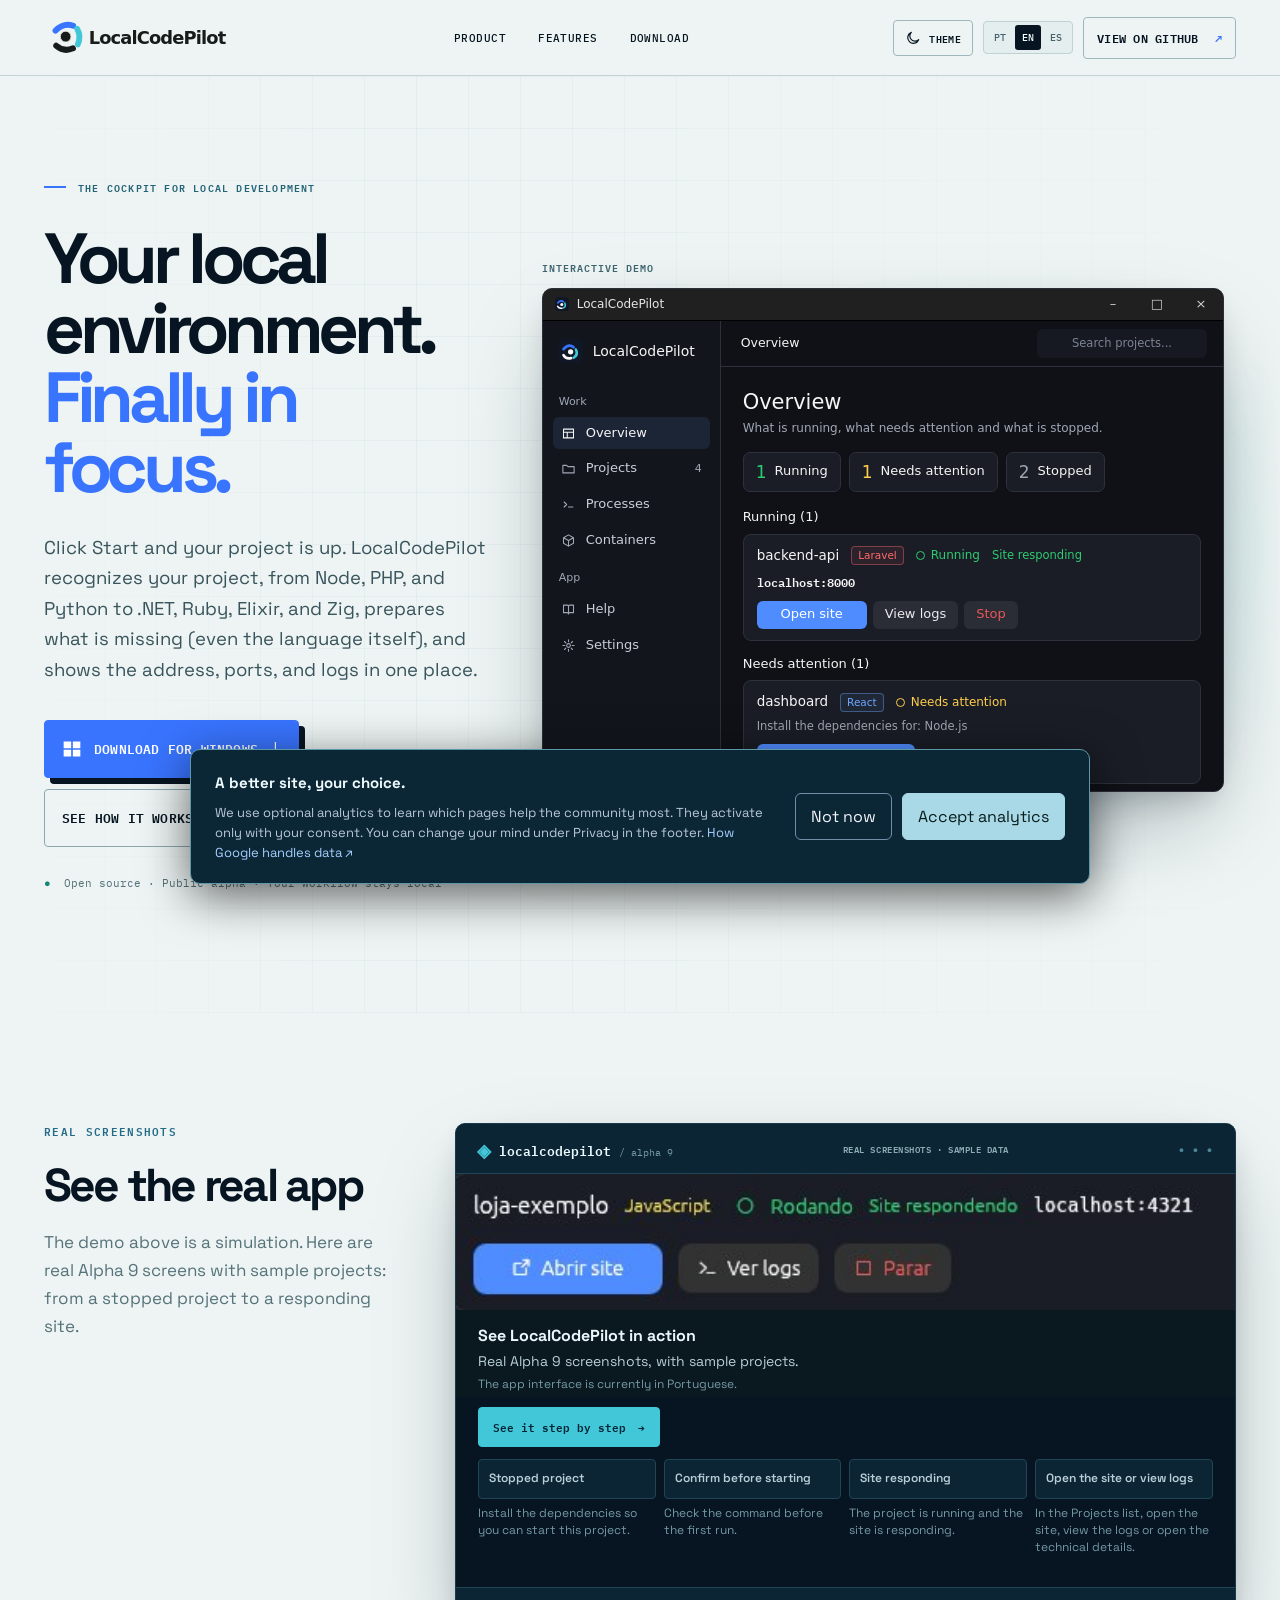
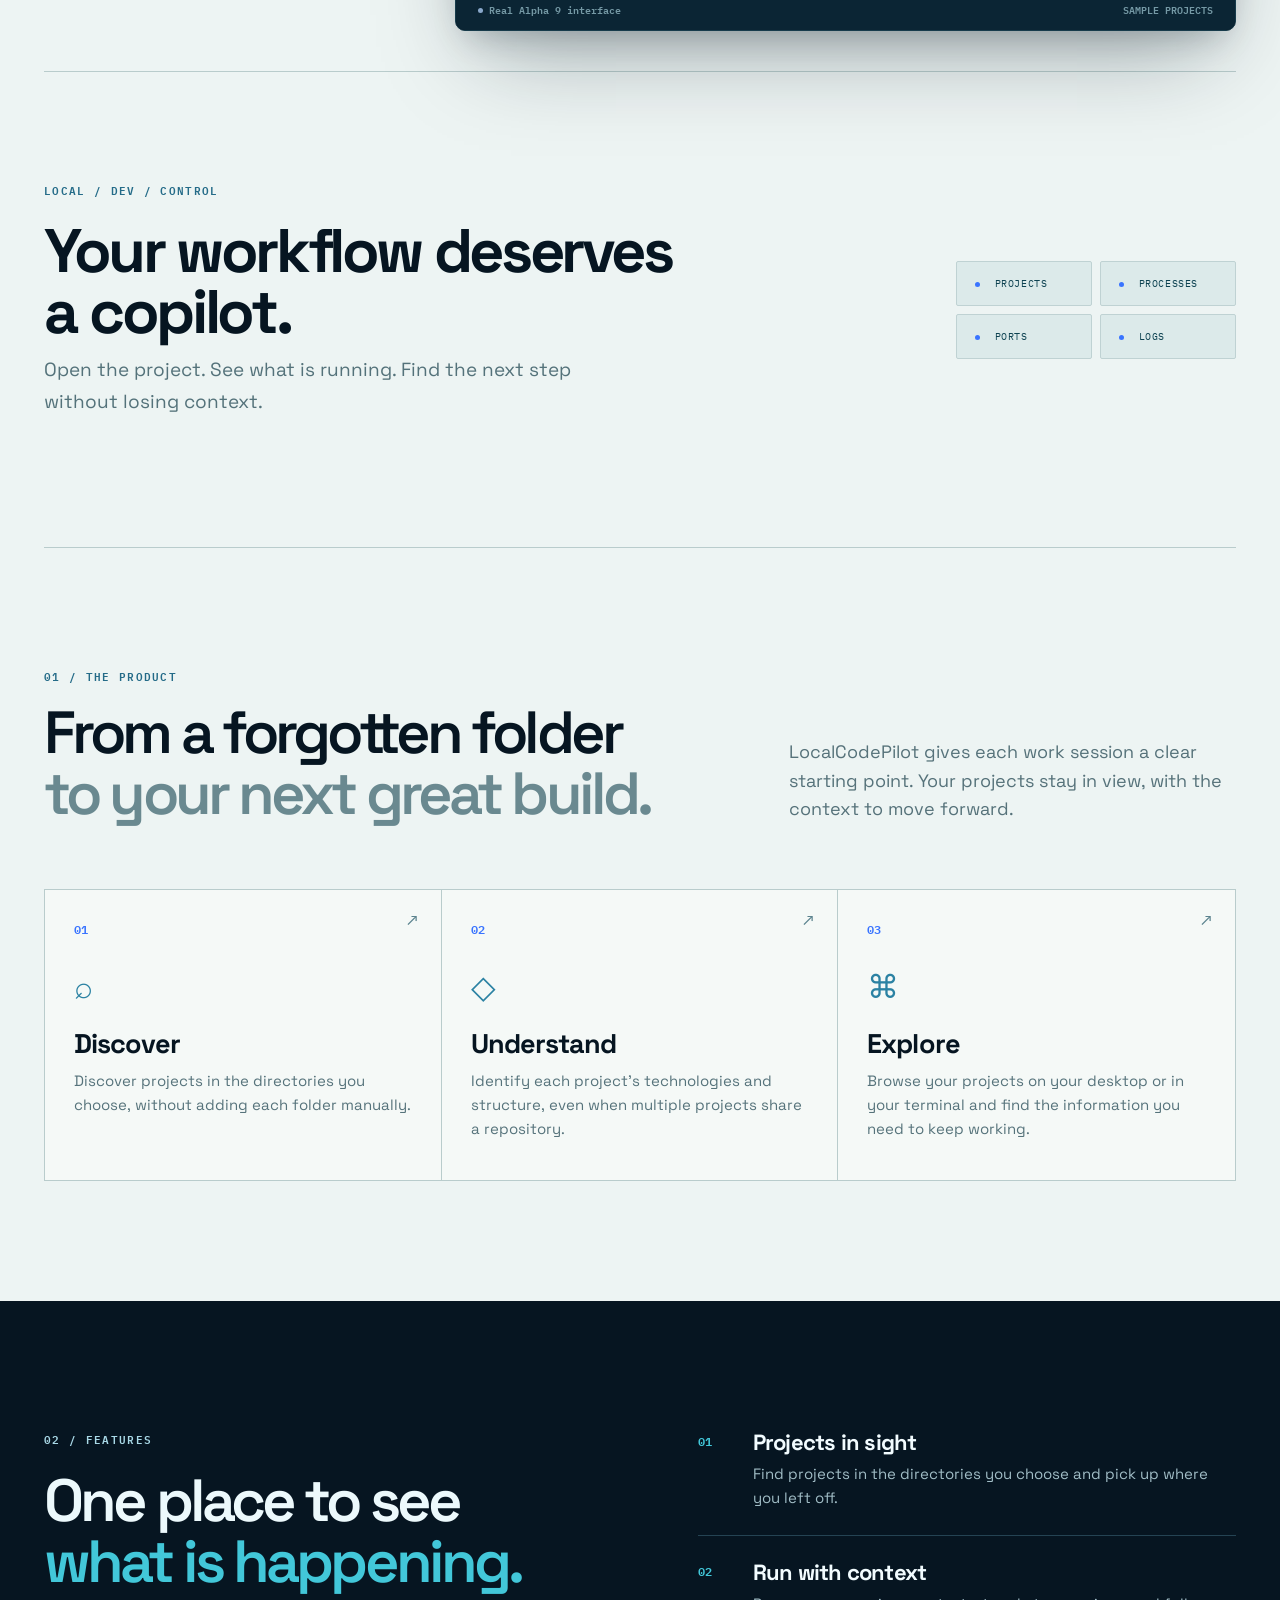
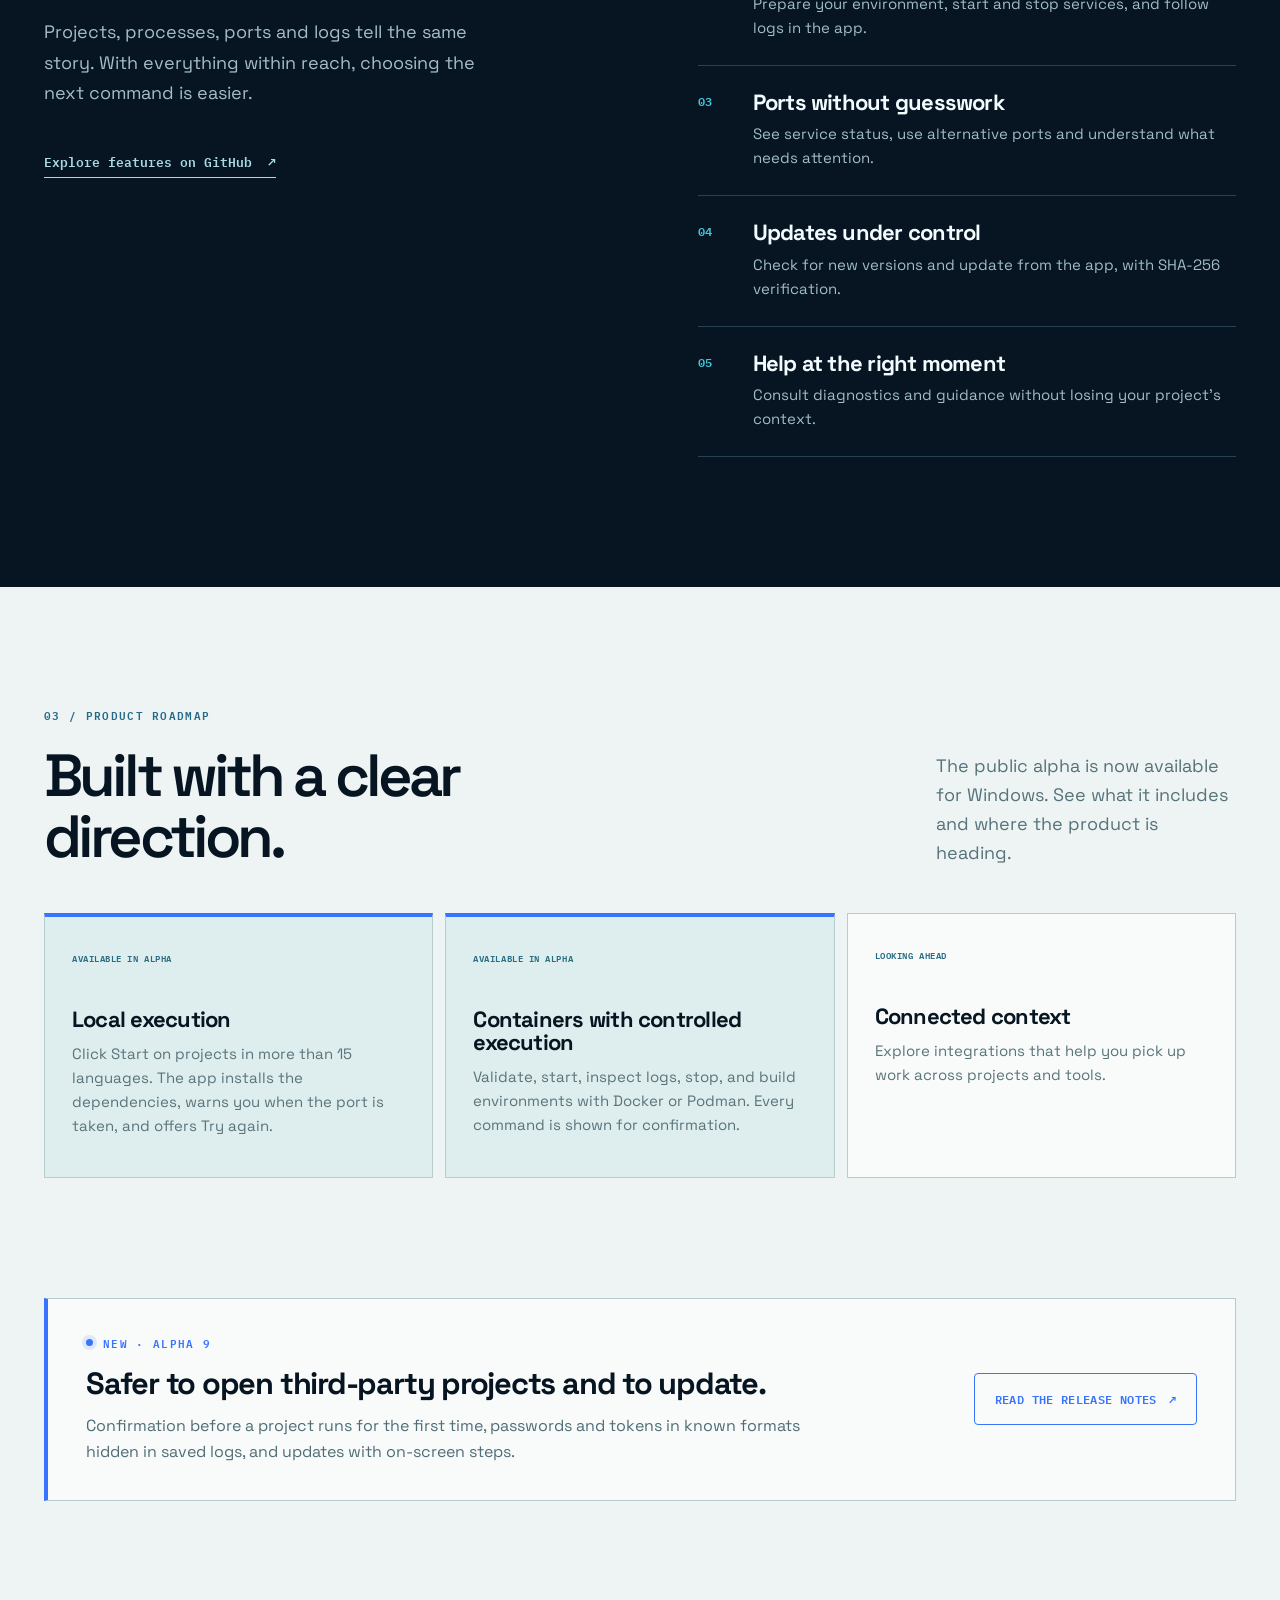
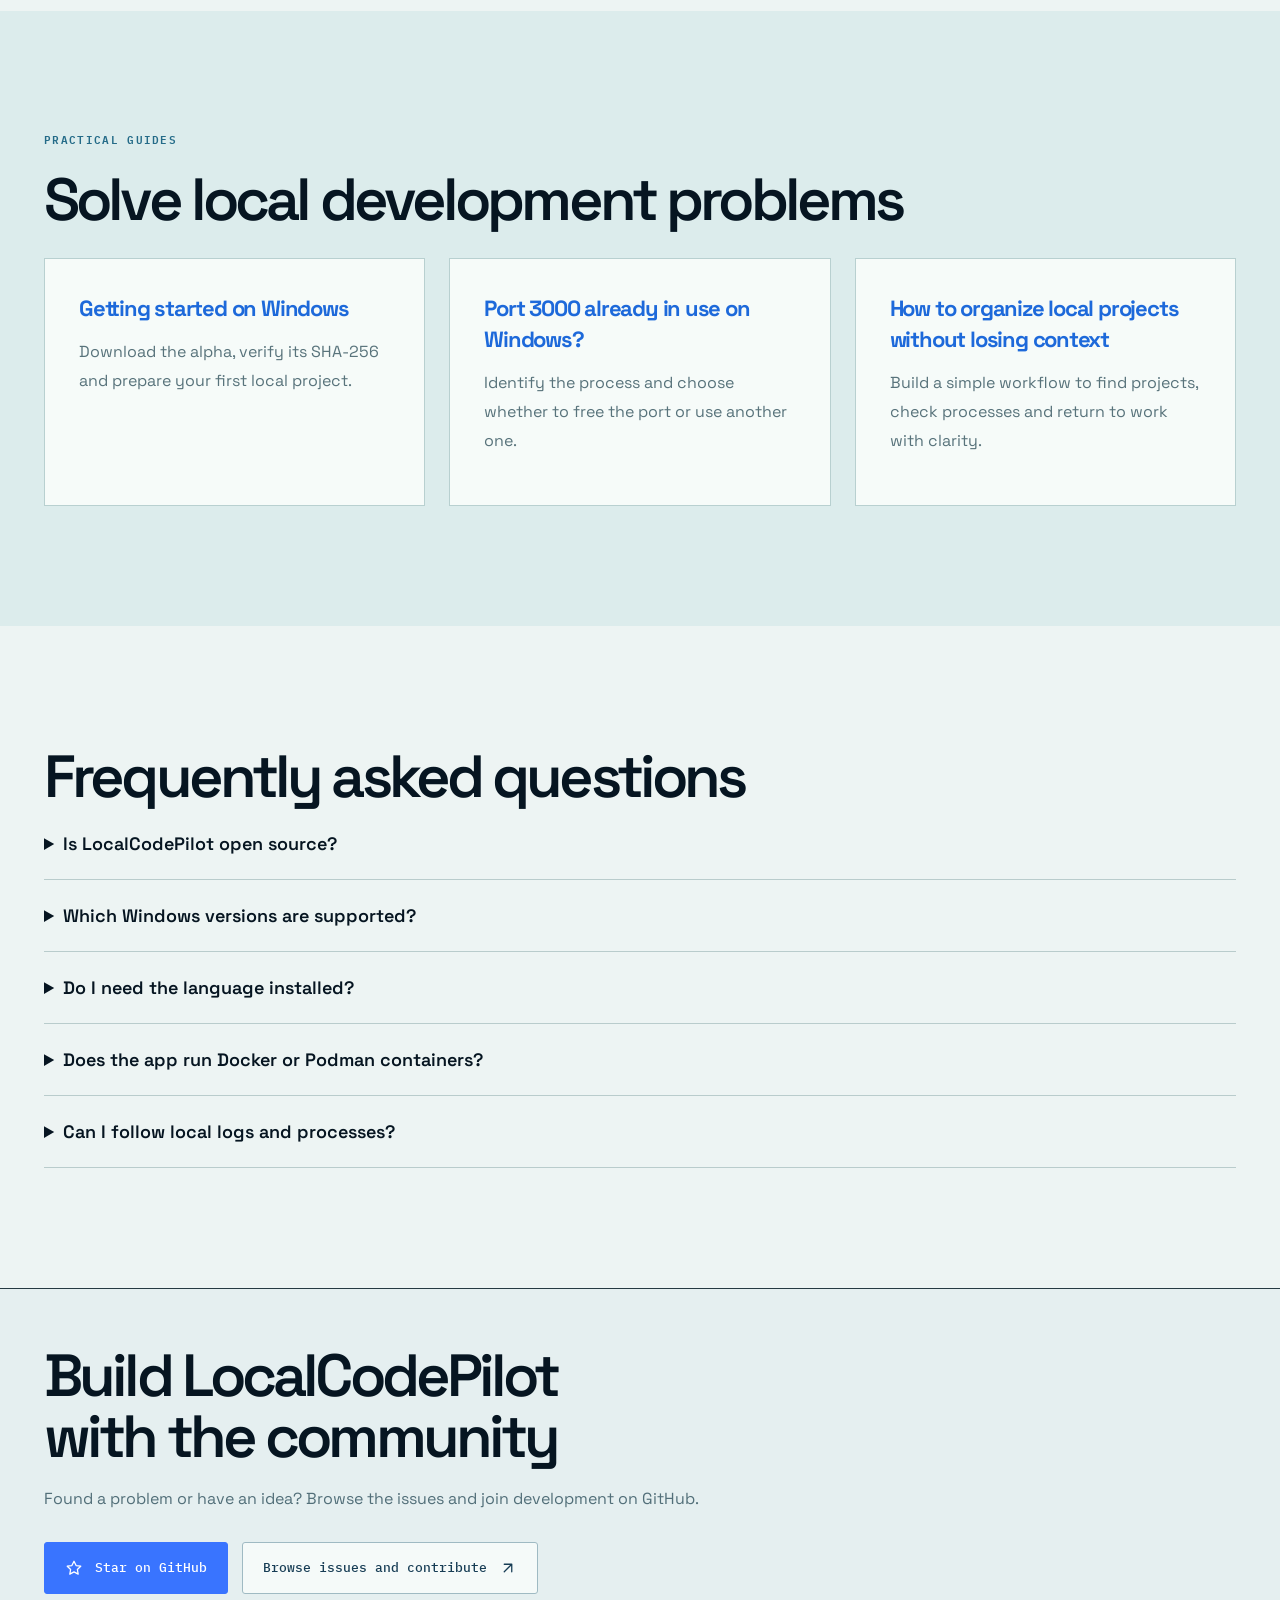
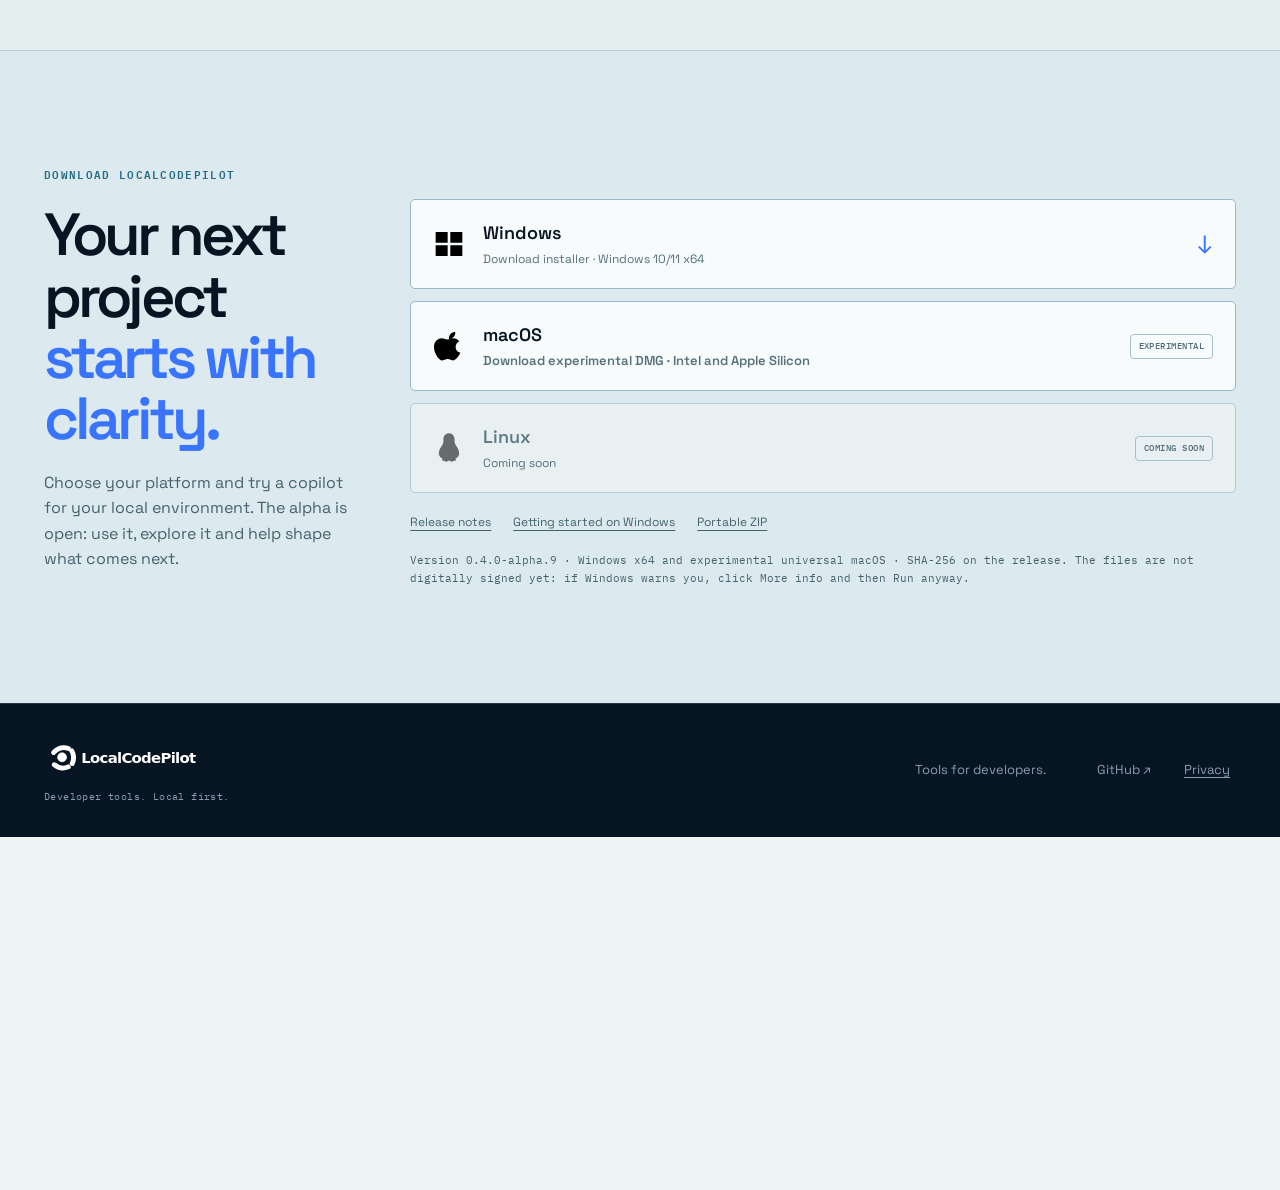
==== commit c0b4ae45: "Merge main: combina a demo interativa com as capturas reais da Alpha 9 A demo interativa fica no top" ====
--- a/en/index.html
+++ b/en/index.html
@@ -97,6 +97,38 @@
         <p class="stage-note">Simulated in your browser: no real command is run.</p>
       </div>
     </section>
+    <section class="real-captures wrap" id="capturas" aria-labelledby="captures-title">
+      <div class="real-captures-intro"><p class="section-kicker">REAL SCREENSHOTS</p><h2 id="captures-title">See the real app</h2><p>The demo above is a simulation. Here are real Alpha 9 screens with sample projects: from a stopped project to a responding site.</p></div>
+      <div class="real-captures-stage">
+        <div class="product-window real-demo" id="demo-real" role="region" aria-label="Real LocalCodePilot screenshots">
+          <div class="window-top"><span class="window-mark"><span>◈</span> localcodepilot <small>/ alpha 9</small></span><span class="window-caption">REAL SCREENSHOTS · SAMPLE DATA</span><span class="window-controls" aria-hidden="true">● ● ●</span></div>
+          <figure class="real-demo-figure">
+            <picture>
+              <source id="real-demo-mobile" media="(max-width: 640px)" srcset="../demo/demo-3-rodando-m.jpg" width="494" height="86">
+              <img id="real-demo-image" src="../demo/demo-3-rodando.jpg" width="1264" height="792" fetchpriority="high" decoding="async" alt="Sample project loja-exemplo Running (Rodando), with Site responding on localhost:4321 and the Open site, View logs and Stop actions.">
+            </picture>
+            <figcaption aria-live="polite" aria-atomic="true">
+              <span class="real-demo-counter" id="real-demo-counter" hidden></span>
+              <strong id="real-demo-title" tabindex="-1">See LocalCodePilot in action</strong>
+              <span id="real-demo-caption">Real Alpha 9 screenshots, with sample projects.</span>
+              <span class="real-demo-lang">The app interface is currently in Portuguese.</span>
+            </figcaption>
+          </figure>
+          <div class="real-demo-controls">
+            <button type="button" id="real-demo-start" class="demo-run" hidden>See it step by step <span aria-hidden="true">→</span></button>
+            <button type="button" id="real-demo-prev" class="demo-reset" hidden>Previous</button>
+            <button type="button" id="real-demo-next" class="demo-run" hidden>Next</button>
+          </div>
+          <ol class="real-demo-steps" aria-label="Step by step">
+            <li><button type="button" data-step="0" disabled>Stopped project</button><p>Install the dependencies so you can start this project.</p></li>
+            <li><button type="button" data-step="1" disabled>Confirm before starting</button><p>Check the command before the first run.</p></li>
+            <li><button type="button" data-step="2" disabled>Site responding</button><p>The project is running and the site is responding.</p></li>
+            <li><button type="button" data-step="3" disabled>Open the site or view logs</button><p>In the Projects list, open the site, view the logs or open the technical details.</p></li>
+          </ol>
+          <div class="terminal-footer"><span>Real Alpha 9 interface</span><span>SAMPLE PROJECTS</span></div>
+        </div>
+      </div>
+    </section>
     <section class="diagnostic-band wrap" aria-labelledby="diagnostic-title"><div><p class="section-kicker">LOCAL / DEV / CONTROL</p><h2 id="diagnostic-title">Your workflow deserves a copilot.</h2><p>Open the project. See what is running. Find the next step without losing context.</p></div><div class="diagnostic-chips" aria-hidden="true"><span><i></i> PROJECTS</span><span><i></i> PROCESSES</span><span><i></i> PORTS</span><span><i></i> LOGS</span></div></section>
     <section class="section wrap" id="como-funciona"><div class="section-intro"><p class="section-kicker">01 / THE PRODUCT</p><h2>From a forgotten folder<br><span>to your next great build.</span></h2><p>LocalCodePilot gives each work session a clear starting point. Your projects stay in view, with the context to move forward.</p></div>
       <div class="steps"><article><span class="step-no">01</span><div class="step-icon">⌕</div><h3>Discover</h3><p>Discover projects in the directories you choose, without adding each folder manually.</p></article><article><span class="step-no">02</span><div class="step-icon">◇</div><h3>Understand</h3><p>Identify each project's technologies and structure, even when multiple projects share a repository.</p></article><article><span class="step-no">03</span><div class="step-icon">⌘</div><h3>Explore</h3><p>Browse your projects on your desktop or in your terminal and find the information you need to keep working.</p></article></div>
@@ -116,7 +148,7 @@
       <details><summary>Is LocalCodePilot open source?</summary><p>Yes. The code is available on GitHub for review and contribution. See the repository license for terms of use.</p></details>
       <details><summary>Which Windows versions are supported?</summary><p>The public alpha is available for Windows 10 and 11 x64. An experimental universal DMG is also available for Intel and Apple Silicon Macs; Linux is not included in this release.</p></details>
       <details><summary>Do I need the language installed?</summary><p>Not always. When the language is missing, the project card shows Prepare environment, which installs it with winget after you confirm. Installation was validated with Clojure, Haskell, and Zig; for the other languages it is still being validated.</p></details>
-      <details><summary>Does the app run Docker or Podman containers?</summary><p>Yes. The alpha runs Compose operations with Docker or Podman after showing the command and asking for confirmation, and keeps one project from touching another project's containers. The engine must be installed and running.</p></details>
+      <details><summary>Does the app run Docker or Podman containers?</summary><p>Yes. Alpha 9 runs Compose operations with Docker or Podman after showing the command and asking for confirmation, and keeps one project from touching another project's containers. The engine must be installed and running.</p></details>
       <details><summary>Can I follow local logs and processes?</summary><p>Yes. The alpha can start and stop supported services, follow logs and work with alternative ports. Compatibility depends on the project technology and requirements.</p></details>
     </section>
     <section class="section wrap community" id="comunidade">
--- a/experience.css
+++ b/experience.css
@@ -470,3 +470,55 @@
   .header-inner { gap: 5px; }
   .header-actions { gap: 5px; }
 }
+
+/* Real Alpha 9 screenshots in the hero (demo.js). */
+.real-demo-figure { margin: 0; background: #0a1820; }
+.real-demo-figure picture { display: block; }
+.real-demo-figure img { display: block; width: 100%; height: auto; }
+.real-demo-figure figcaption { display: grid; gap: 4px; padding: 14px 22px 4px; color: #b9cfd8; font-size: 14px; line-height: 1.45; }
+.real-demo-figure figcaption strong { color: #eaf6fb; font-size: 16px; }
+.real-demo-figure figcaption strong:focus-visible { outline: 2px solid var(--cyan); outline-offset: 3px; }
+.real-demo-counter { color: var(--cyan); font: 600 11px 'IBM Plex Mono',monospace; letter-spacing: .08em; text-transform: uppercase; }
+.real-demo-lang { display: none; color: #7599a5; font-size: 12px; }
+html:not([lang="pt-BR"]) .real-demo-lang { display: block; }
+.real-demo-controls { display: flex; flex-wrap: wrap; gap: 10px; padding: 10px 22px 4px; }
+.real-demo-controls button:disabled { opacity: .45; cursor: default; }
+.real-demo-controls [hidden], .real-demo-counter[hidden] { display: none !important; }
+.real-demo-steps { display: grid; grid-template-columns: repeat(4, minmax(0, 1fr)); gap: 8px; margin: 0; padding: 8px 22px 16px; list-style: none; }
+.real-demo-steps button { width: 100%; min-height: 40px; padding: 8px 10px; border: 1px solid #214554; border-radius: 4px; background: #0b2534; color: #b9cfd8; font-family: inherit; font-size: 12px; font-weight: 600; line-height: 1.3; text-align: left; cursor: pointer; }
+.real-demo-steps button:disabled { cursor: default; }
+.real-demo-steps button[aria-current="step"] { border-color: var(--cyan); color: #eaf6fb; }
+.real-demo-steps button:focus-visible { outline: 2px solid var(--cyan); outline-offset: 2px; }
+.real-demo-steps p { margin: 6px 0 0; color: #7599a5; font-size: 12px; line-height: 1.4; }
+@media(max-width:800px) { .real-demo-steps { grid-template-columns: repeat(2, minmax(0, 1fr)); } }
+@media(max-width:640px) { .real-demo-figure picture { padding: 12px 13px 0; } }
+@media(max-width:560px) {
+  .real-demo-figure figcaption, .real-demo-controls { padding-inline: 13px; }
+  .real-demo-steps { grid-template-columns: 1fr; padding-inline: 13px; }
+}
+/* Real screenshots section, below the interactive demo */
+.real-captures { display: grid; grid-template-columns: minmax(0,.62fr) minmax(0,1.38fr); gap: 60px; align-items: start; padding-block: 110px 40px; }
+.real-captures-intro h2 { margin: 0 0 18px; font-size: clamp(36px,3.6vw,54px); line-height: 1.04; letter-spacing: -.06em; }
+.real-captures-intro p:not(.section-kicker) { color: #56727a; font-size: 17px; line-height: 1.65; }
+.real-demo { position: relative; border: 1px solid #173b4b; border-radius: 10px; overflow: hidden; background: var(--night); box-shadow: 0 40px 90px -24px #0615215c, 0 14px 32px -12px #0615213d; }
+.real-demo .window-top { height: 50px; display: flex; align-items: center; justify-content: space-between; gap: 12px; padding: 0 21px; background: #0b2534; border-bottom: 1px solid #214554; font: 600 10px 'IBM Plex Mono',monospace; }
+.real-demo .window-mark { color: #eefbff; font-size: 13px; white-space: nowrap; }
+.real-demo .window-mark>span { color: var(--cyan); font-size: 18px; vertical-align: -1px; }
+.real-demo .window-mark small { font-size: 10px; color: #779ba8; font-weight: 400; }
+.real-demo .window-caption { color: #8cabb5; font-size: 9px; letter-spacing: .06em; }
+.real-demo .window-controls { color: #4d8595; letter-spacing: .2em; font-size: 9px; }
+.real-demo .demo-run, .real-demo .demo-reset { min-height: 40px; padding: 0 14px; border: 1px solid var(--cyan); border-radius: 4px; font: 600 11px 'IBM Plex Mono',monospace; }
+.real-demo .demo-run { display: inline-flex; align-items: center; gap: 12px; background: var(--cyan); color: #042433; }
+.real-demo .demo-run:hover { background: #9beef0; }
+.real-demo .demo-reset { background: none; color: #b9d0d8; border-color: #34556a; }
+.real-demo .demo-reset:hover { border-color: var(--cyan); }
+.real-demo .terminal-footer { display: flex; justify-content: space-between; gap: 12px; padding: 12px 22px; background: #0b2534; border-top: 1px solid #214554; color: #7599a5; font: 600 10px 'IBM Plex Mono',monospace; }
+html[data-theme="dark"] .real-captures-intro p:not(.section-kicker) { color: #b2cbd1; }
+html[data-theme="dark"] .real-demo { border-color: #2c5566; box-shadow: 0 40px 90px -24px #000c; }
+@media(max-width:1050px) { .real-captures { grid-template-columns: 1fr; gap: 32px; } }
+@media(max-width:560px) {
+  .real-captures { padding-block: 80px 20px; }
+  .real-demo .window-top { padding-inline: 13px; }
+  .real-demo .window-mark small, .real-demo .window-caption, .real-demo .window-controls { display: none; }
+  .real-demo .terminal-footer { padding: 10px 13px; font-size: 9px; }
+}
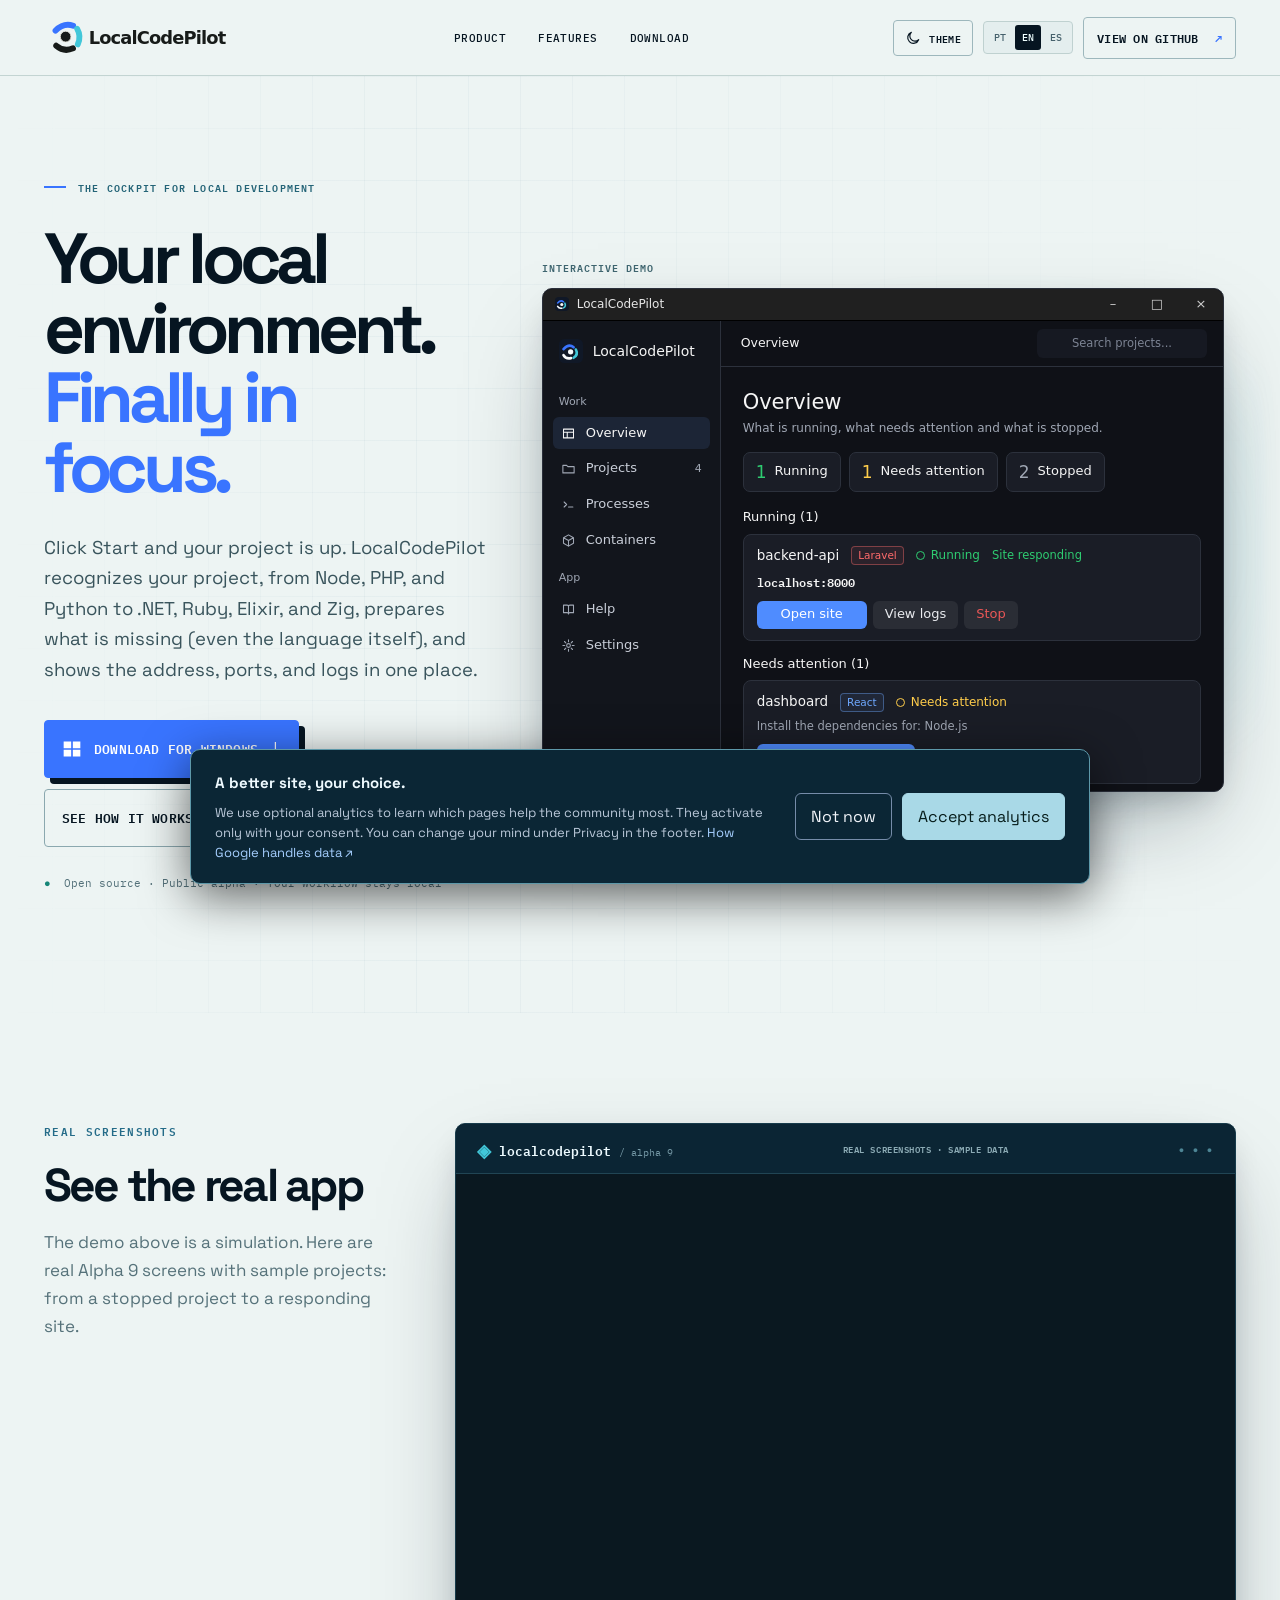
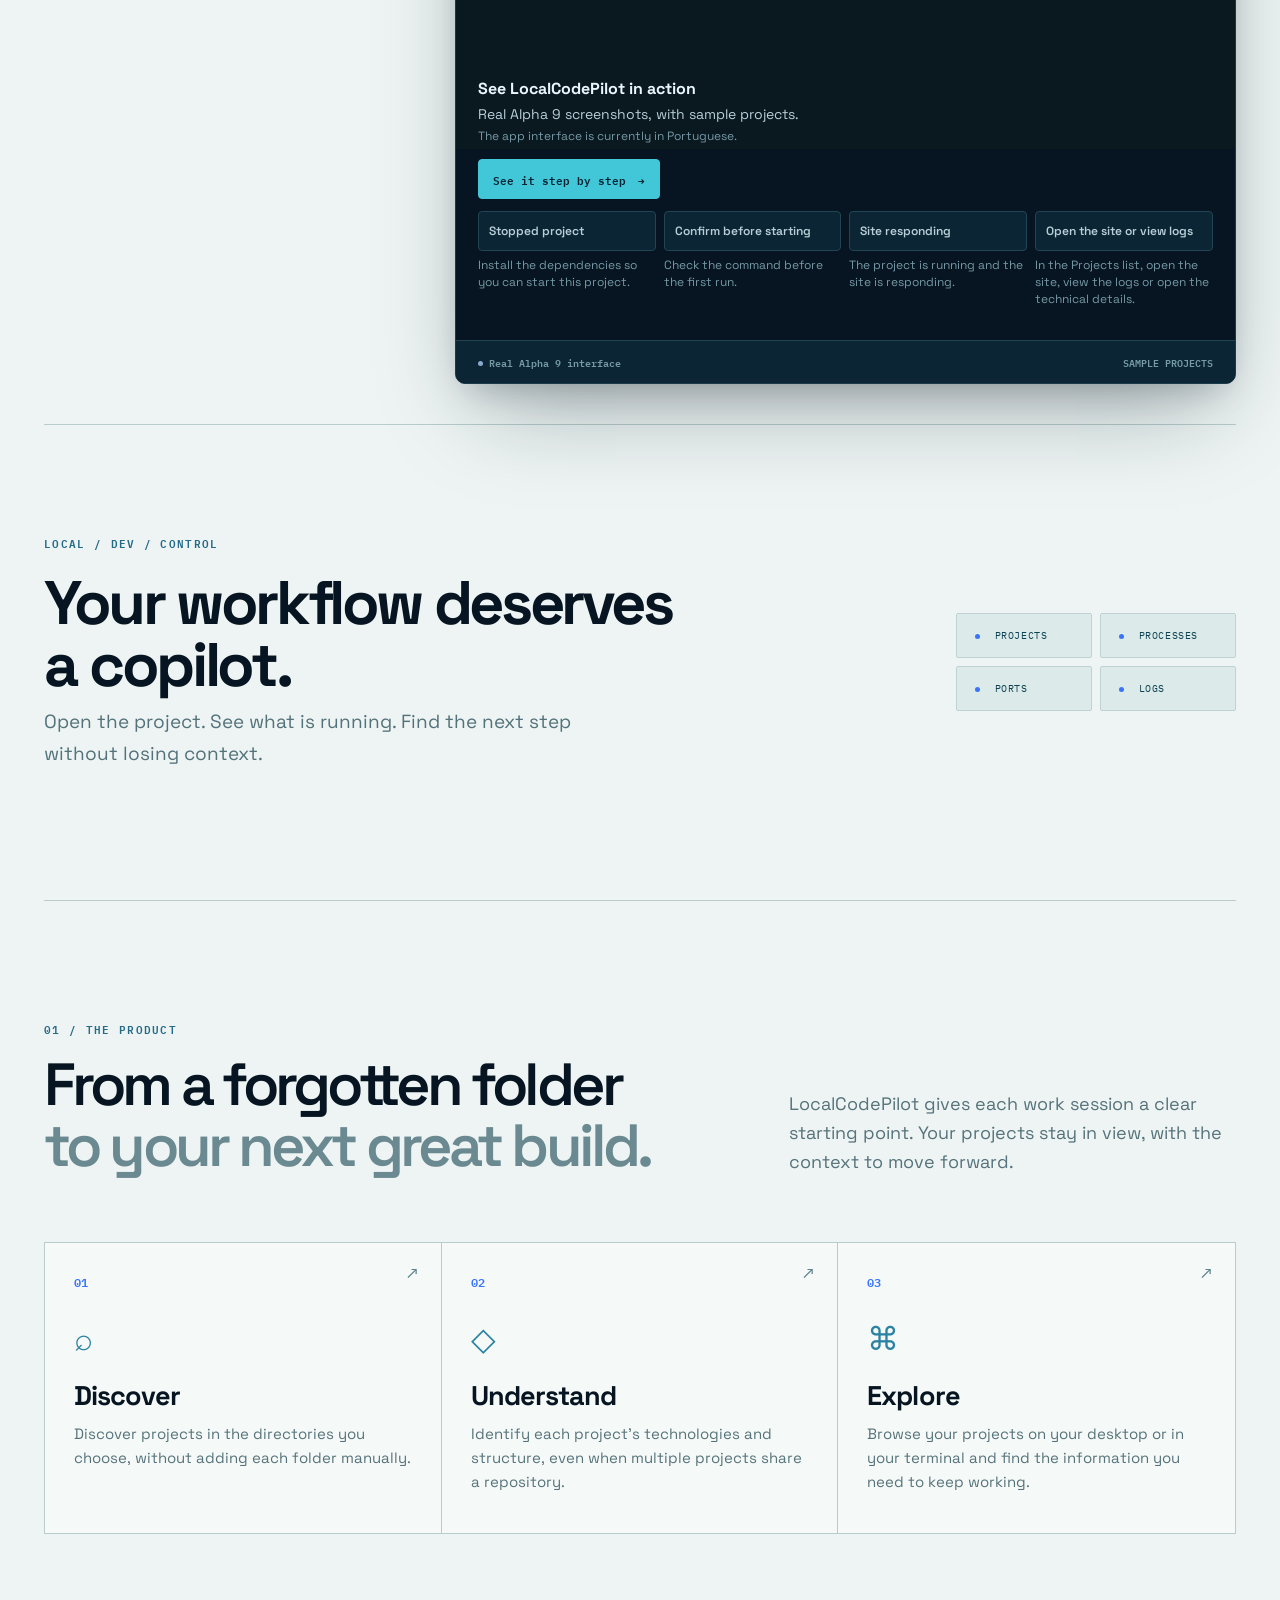
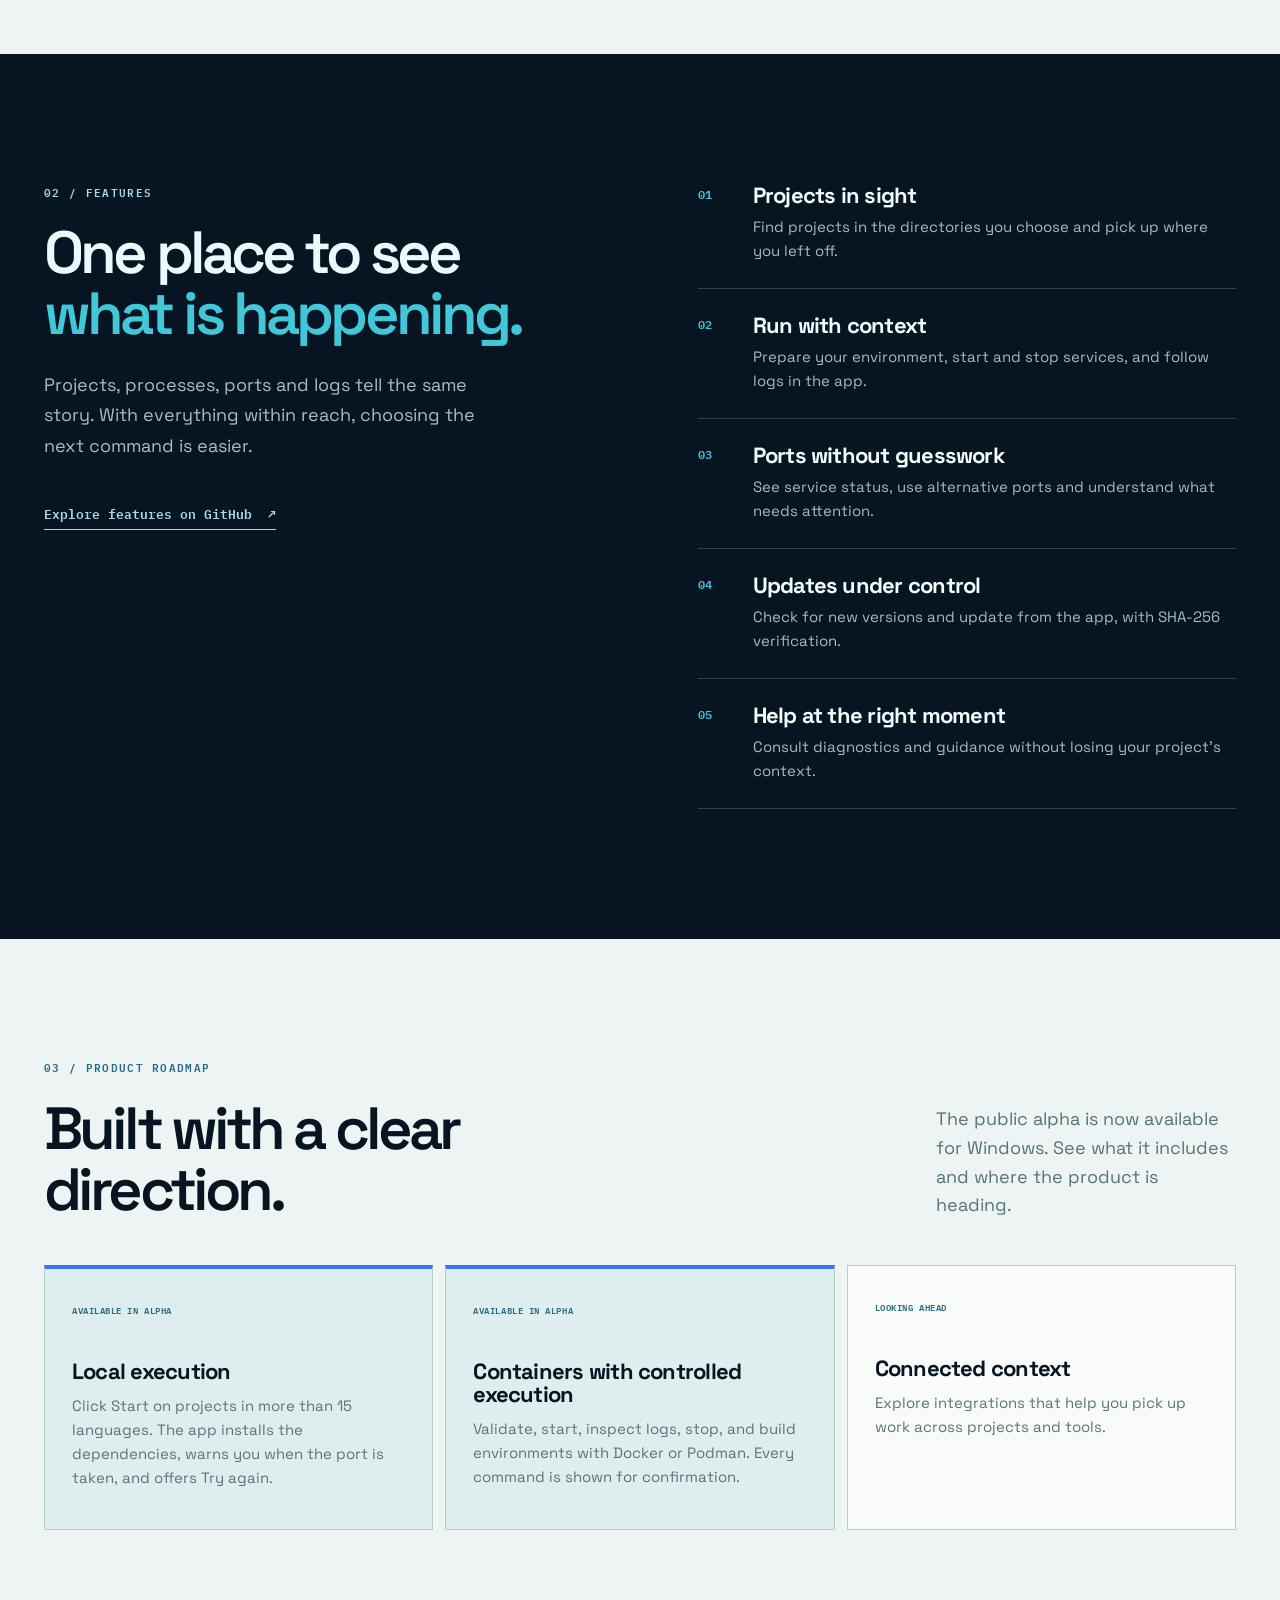
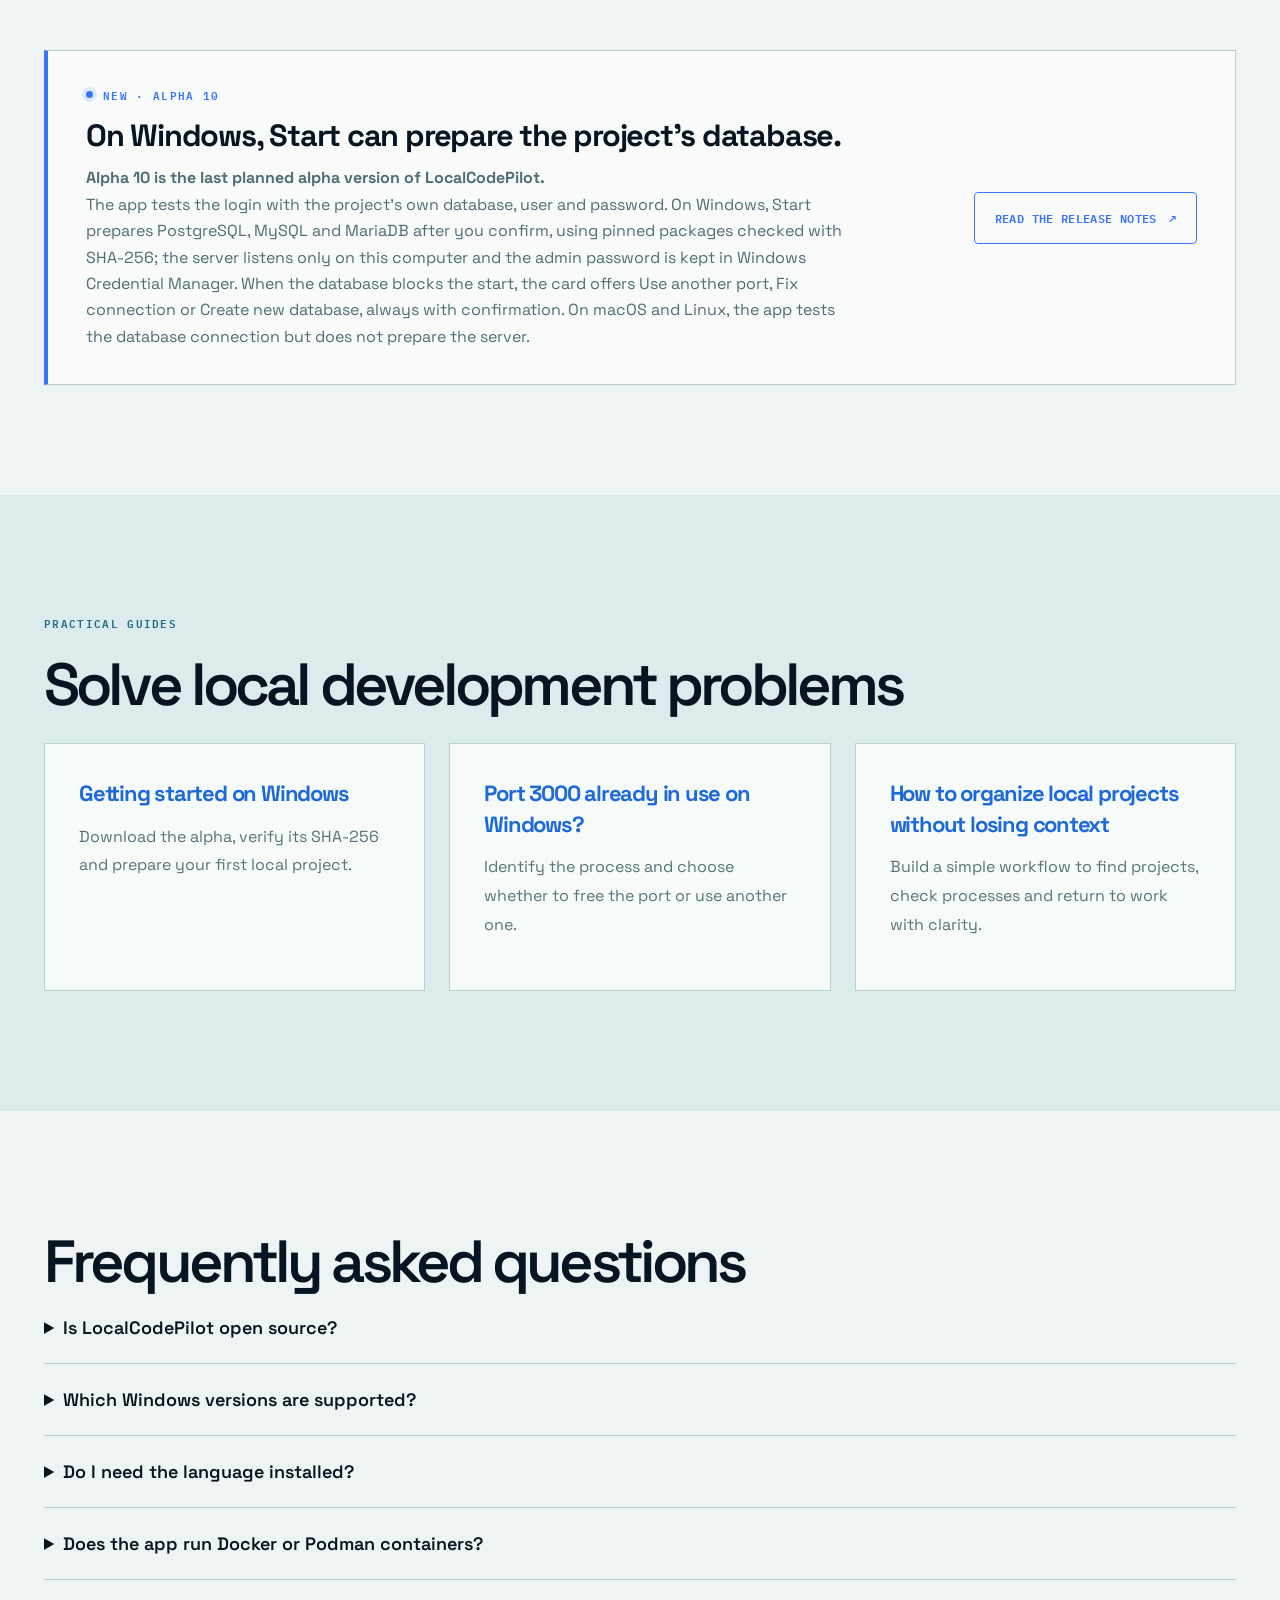
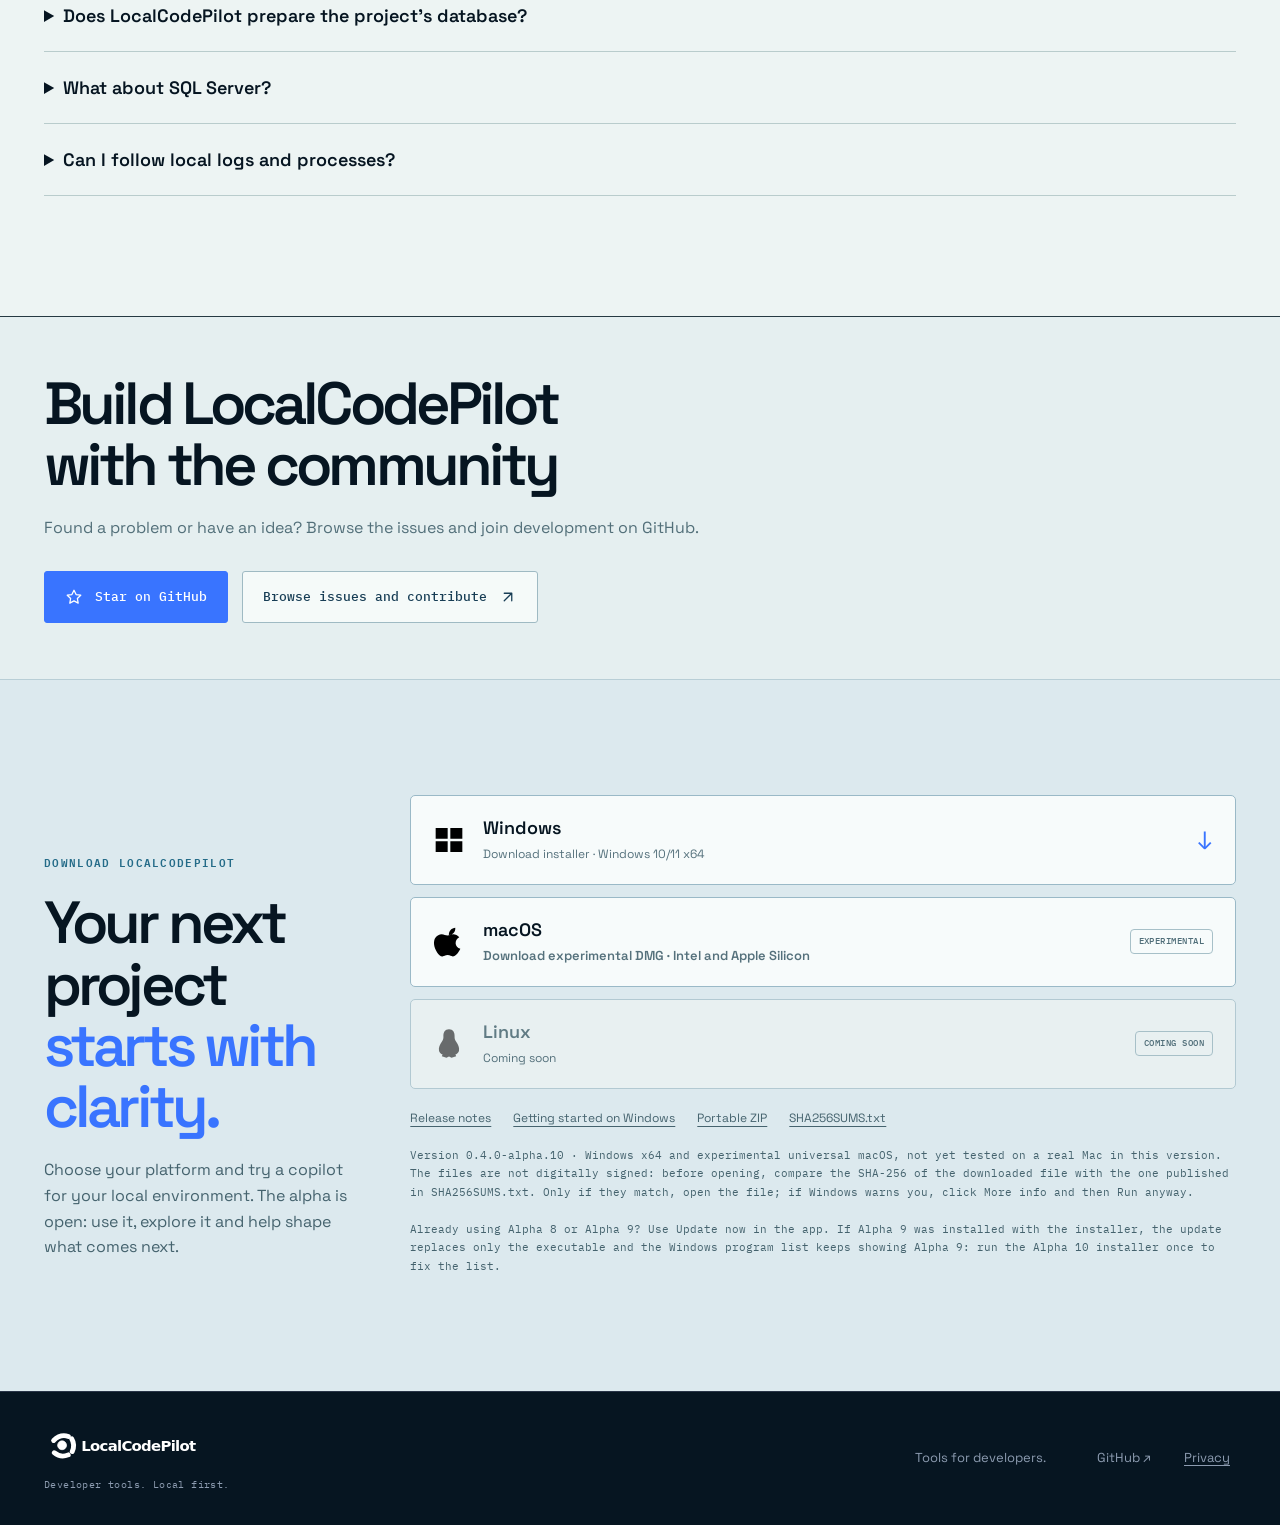
==== commit e53e8736: "Atualiza o site para a Alpha 10 - Links de download, JSON-LD, guia de primeiros passos e demo em   0" ====
--- a/en/index.html
+++ b/en/index.html
@@ -26,7 +26,7 @@
   <script src="../theme.js"></script>
   <link rel="stylesheet" href="../styles.css">
   <link rel="stylesheet" href="../experience.css">
-  <script type="application/ld+json">{"@context":"https://schema.org","@type":"SoftwareApplication","name":"LocalCodePilot","url":"https://localcodepilot.com.br/","applicationCategory":"DeveloperApplication","operatingSystem":"Windows 10, Windows 11, macOS (experimental)","softwareVersion":"0.4.0-alpha.9","downloadUrl":"https://github.com/cjulio1993/LocalCodePilot/releases/tag/v0.4.0-alpha.9","description":"Aplicativo open source para organizar projetos, processos, portas e logs no ambiente local.","offers":{"@type":"Offer","price":"0","priceCurrency":"BRL"}}</script>
+  <script type="application/ld+json">{"@context":"https://schema.org","@type":"SoftwareApplication","name":"LocalCodePilot","url":"https://localcodepilot.com.br/","applicationCategory":"DeveloperApplication","operatingSystem":"Windows 10, Windows 11, macOS (experimental)","softwareVersion":"0.4.0-alpha.10","downloadUrl":"https://github.com/cjulio1993/LocalCodePilot/releases/tag/v0.4.0-alpha.10","description":"Aplicativo open source para organizar projetos, processos, portas e logs no ambiente local.","offers":{"@type":"Offer","price":"0","priceCurrency":"BRL"}}</script>
   <script src="../navigation.js" defer></script>
   <script src="../demo.js" defer></script>
   <script src="../analytics.js" defer></script>
@@ -54,7 +54,7 @@
         <div class="eyebrow"><span class="eyebrow-line"></span> THE COCKPIT FOR LOCAL DEVELOPMENT</div>
         <h1 id="hero-title">Your local environment.<br><em>Finally in focus.</em></h1>
         <p class="lead">Click Start and your project is up. LocalCodePilot recognizes your project, from Node, PHP, and Python to .NET, Ruby, Elixir, and Zig, prepares what is missing (even the language itself), and shows the address, ports, and logs in one place.</p>
-        <div class="hero-actions"><a class="button primary platform-download" href="https://github.com/cjulio1993/LocalCodePilot/releases/download/v0.4.0-alpha.9/LocalCodePilotSetup-0.4.0-alpha.9-windows-x64.exe" target="_blank" rel="noopener noreferrer"><img src="../windows.svg" alt="" width="20" height="20"><span>Download for Windows</span><span aria-hidden="true">↓</span></a><a class="button secondary" href="#como-funciona">See how it works <span aria-hidden="true">↓</span></a></div>
+        <div class="hero-actions"><a class="button primary platform-download" href="https://github.com/cjulio1993/LocalCodePilot/releases/download/v0.4.0-alpha.10/LocalCodePilotSetup-0.4.0-alpha.10-windows-x64.exe" target="_blank" rel="noopener noreferrer"><img src="../windows.svg" alt="" width="20" height="20"><span>Download for Windows</span><span aria-hidden="true">↓</span></a><a class="button secondary" href="#como-funciona">See how it works <span aria-hidden="true">↓</span></a></div>
         <p class="hero-note"><span aria-hidden="true">●</span> Open source · Public alpha · Your workflow stays local</p>
       </div>
       <div class="product-stage">
@@ -135,7 +135,7 @@
     </section>
     <section class="feature-section" id="recursos"><div class="wrap feature-grid"><div><p class="section-kicker">02 / FEATURES</p><h2>One place to see<br><span>what is happening.</span></h2><p class="feature-lead">Projects, processes, ports and logs tell the same story. With everything within reach, choosing the next command is easier.</p><a class="text-link" href="https://github.com/cjulio1993/LocalCodePilot#linguagens-e-projetos" target="_blank" rel="noopener noreferrer">Explore features on GitHub <span>↗</span></a></div><div class="feature-list"><div><span>01</span><div><h3>Projects in sight</h3><p>Find projects in the directories you choose and pick up where you left off.</p></div></div><div><span>02</span><div><h3>Run with context</h3><p>Prepare your environment, start and stop services, and follow logs in the app.</p></div></div><div><span>03</span><div><h3>Ports without guesswork</h3><p>See service status, use alternative ports and understand what needs attention.</p></div></div><div><span>04</span><div><h3>Updates under control</h3><p>Check for new versions and update from the app, with SHA-256 verification.</p></div></div><div><span>05</span><div><h3>Help at the right moment</h3><p>Consult diagnostics and guidance without losing your project's context.</p></div></div></div></div></section>
     <section class="roadmap wrap"><p class="section-kicker">03 / PRODUCT ROADMAP</p><div class="roadmap-head"><h2>Built with a clear direction.</h2><p>The public alpha is now available for Windows. See what it includes and where the product is heading.</p></div><div class="roadmap-grid"><div class="roadmap-card now"><span class="badge">AVAILABLE IN ALPHA</span><h3>Local execution</h3><p>Click Start on projects in more than 15 languages. The app installs the dependencies, warns you when the port is taken, and offers Try again.</p></div><div class="roadmap-card now"><span class="badge">AVAILABLE IN ALPHA</span><h3>Containers with controlled execution</h3><p>Validate, start, inspect logs, stop, and build environments with Docker or Podman. Every command is shown for confirmation.</p></div><div class="roadmap-card"><span class="badge muted">LOOKING AHEAD</span><h3>Connected context</h3><p>Explore integrations that help you pick up work across projects and tools.</p></div></div></section>
-    <section class="release-callout wrap" id="novidades" aria-labelledby="release-title"><div class="release-copy"><p class="release-tag"><span aria-hidden="true"></span>New · Alpha 9</p><h2 id="release-title">Safer to open third-party projects and to update.</h2><p>Confirmation before a project runs for the first time, passwords and tokens in known formats hidden in saved logs, and updates with on-screen steps.</p></div><a class="release-link" href="https://github.com/cjulio1993/LocalCodePilot/releases/tag/v0.4.0-alpha.9" target="_blank" rel="noopener noreferrer">Read the release notes <span aria-hidden="true">↗</span></a></section>
+    <section class="release-callout wrap" id="novidades" aria-labelledby="release-title"><div class="release-copy"><p class="release-tag"><span aria-hidden="true"></span>New · Alpha 10</p><h2 id="release-title">On Windows, Start can prepare the project's database.</h2><p><strong>Alpha 10 is the last planned alpha version of LocalCodePilot.</strong></p><p>The app tests the login with the project's own database, user and password. On Windows, Start prepares PostgreSQL, MySQL and MariaDB after you confirm, using pinned packages checked with SHA-256; the server listens only on this computer and the admin password is kept in Windows Credential Manager. When the database blocks the start, the card offers Use another port, Fix connection or Create new database, always with confirmation. On macOS and Linux, the app tests the database connection but does not prepare the server.</p></div><a class="release-link" href="https://github.com/cjulio1993/LocalCodePilot/releases/tag/v0.4.0-alpha.10" target="_blank" rel="noopener noreferrer">Read the release notes <span aria-hidden="true">↗</span></a></section>
     <section class="section wrap seo-guides" id="guias" aria-labelledby="guides-title">
       <p class="section-kicker">PRACTICAL GUIDES</p><h2 id="guides-title">Solve local development problems</h2>
       <div class="guide-grid">
@@ -148,7 +148,9 @@
       <details><summary>Is LocalCodePilot open source?</summary><p>Yes. The code is available on GitHub for review and contribution. See the repository license for terms of use.</p></details>
       <details><summary>Which Windows versions are supported?</summary><p>The public alpha is available for Windows 10 and 11 x64. An experimental universal DMG is also available for Intel and Apple Silicon Macs; Linux is not included in this release.</p></details>
       <details><summary>Do I need the language installed?</summary><p>Not always. When the language is missing, the project card shows Prepare environment, which installs it with winget after you confirm. Installation was validated with Clojure, Haskell, and Zig; for the other languages it is still being validated.</p></details>
-      <details><summary>Does the app run Docker or Podman containers?</summary><p>Yes. Alpha 9 runs Compose operations with Docker or Podman after showing the command and asking for confirmation, and keeps one project from touching another project's containers. The engine must be installed and running.</p></details>
+      <details><summary>Does the app run Docker or Podman containers?</summary><p>Yes. Alpha 10 runs Compose operations with Docker or Podman after showing the command and asking for confirmation, and keeps one project from touching another project's containers. The engine must be installed and running.</p></details>
+      <details><summary>Does LocalCodePilot prepare the project's database?</summary><p>On Windows, yes: when you click Start, the app can prepare PostgreSQL, MySQL or MariaDB after you confirm, and the project only starts once the database accepts its credentials. A database that already answers on the project's port only has its login tested: nothing is created, changed or stopped. On macOS and Linux, the app tests the connection but does not prepare the server. The app does not create tables: migrations are still up to you.</p></details>
+      <details><summary>What about SQL Server?</summary><p>The project's login is tested. On Windows, with Docker or Podman ready, Start can create a SQL Server 2022 Developer container after you check that you have read and accept Microsoft's license terms; the app never accepts them for you. This setup was tested on Linux with Docker and has not yet been tested end to end on Windows.</p></details>
       <details><summary>Can I follow local logs and processes?</summary><p>Yes. The alpha can start and stop supported services, follow logs and work with alternative ports. Compatibility depends on the project technology and requirements.</p></details>
     </section>
     <section class="section wrap community" id="comunidade">
@@ -159,11 +161,12 @@
       </div>
     </section>
     <section class="cta-section" id="comecar"><div class="wrap cta-inner"><div><p class="section-kicker">DOWNLOAD LOCALCODEPILOT</p><h2>Your next project<br><em>starts with clarity.</em></h2><p>Choose your platform and try a copilot for your local environment. The alpha is open: use it, explore it and help shape what comes next.</p></div><div class="cta-links platform-downloads">
-      <a class="platform-card platform-available" href="https://github.com/cjulio1993/LocalCodePilot/releases/download/v0.4.0-alpha.9/LocalCodePilotSetup-0.4.0-alpha.9-windows-x64.exe" target="_blank" rel="noopener noreferrer"><img src="../windows.svg" alt="" width="32" height="32"><span class="platform-copy"><strong>Windows</strong><span>Download installer · Windows 10/11 x64</span></span><span class="platform-arrow" aria-hidden="true">↓</span></a>
-      <a class="platform-card platform-available platform-download" href="https://github.com/cjulio1993/LocalCodePilot/releases/download/v0.4.0-alpha.9/LocalCodePilot-0.4.0-alpha.9-macos-universal.dmg" target="_blank" rel="noopener noreferrer"><img src="../macos.svg" alt="" width="32" height="32"><span class="platform-copy"><strong>macOS</strong><span>Download experimental DMG · Intel and Apple Silicon</span></span><span class="platform-badge">EXPERIMENTAL</span></a>
+      <a class="platform-card platform-available" href="https://github.com/cjulio1993/LocalCodePilot/releases/download/v0.4.0-alpha.10/LocalCodePilotSetup-0.4.0-alpha.10-windows-x64.exe" target="_blank" rel="noopener noreferrer"><img src="../windows.svg" alt="" width="32" height="32"><span class="platform-copy"><strong>Windows</strong><span>Download installer · Windows 10/11 x64</span></span><span class="platform-arrow" aria-hidden="true">↓</span></a>
+      <a class="platform-card platform-available platform-download" href="https://github.com/cjulio1993/LocalCodePilot/releases/download/v0.4.0-alpha.10/LocalCodePilot-0.4.0-alpha.10-macos-universal.dmg" target="_blank" rel="noopener noreferrer"><img src="../macos.svg" alt="" width="32" height="32"><span class="platform-copy"><strong>macOS</strong><span>Download experimental DMG · Intel and Apple Silicon</span></span><span class="platform-badge">EXPERIMENTAL</span></a>
       <div class="platform-card platform-soon"><img src="../linux.svg" alt="" width="32" height="32"><span class="platform-copy"><strong>Linux</strong><span>Coming soon</span></span><span class="platform-badge">COMING SOON</span></div>
-      <div class="download-details"><a href="https://github.com/cjulio1993/LocalCodePilot/releases/tag/v0.4.0-alpha.9" target="_blank" rel="noopener noreferrer">Release notes</a><a href="docs/getting-started/">Getting started on Windows</a><a href="https://github.com/cjulio1993/LocalCodePilot/releases/download/v0.4.0-alpha.9/LocalCodePilot-0.4.0-alpha.9-windows-x64.zip" target="_blank" rel="noopener noreferrer">Portable ZIP</a></div>
-      <small>Version 0.4.0-alpha.9 · Windows x64 and experimental universal macOS · SHA-256 on the release. The files are not digitally signed yet: if Windows warns you, click More info and then Run anyway.</small></div></div></section>
+      <div class="download-details"><a href="https://github.com/cjulio1993/LocalCodePilot/releases/tag/v0.4.0-alpha.10" target="_blank" rel="noopener noreferrer">Release notes</a><a href="docs/getting-started/">Getting started on Windows</a><a href="https://github.com/cjulio1993/LocalCodePilot/releases/download/v0.4.0-alpha.10/LocalCodePilot-0.4.0-alpha.10-windows-x64.zip" target="_blank" rel="noopener noreferrer">Portable ZIP</a><a href="https://github.com/cjulio1993/LocalCodePilot/releases/download/v0.4.0-alpha.10/SHA256SUMS.txt" target="_blank" rel="noopener noreferrer">SHA256SUMS.txt</a></div>
+      <small>Version 0.4.0-alpha.10 · Windows x64 and experimental universal macOS, not yet tested on a real Mac in this version. The files are not digitally signed: before opening, compare the SHA-256 of the downloaded file with the one published in SHA256SUMS.txt. Only if they match, open the file; if Windows warns you, click More info and then Run anyway.</small>
+      <small>Already using Alpha 8 or Alpha 9? Use Update now in the app. If Alpha 9 was installed with the installer, the update replaces only the executable and the Windows program list keeps showing Alpha 9: run the Alpha 10 installer once to fix the list.</small></div></div></section>
   </main>
   <footer class="site-footer"><div class="wrap footer-inner"><div class="footer-brand"><img src="../logo.svg" alt="LocalCodePilot"><p>Developer tools. Local first.</p></div><p class="footer-mission">Tools for developers.</p><a href="https://github.com/cjulio1993/LocalCodePilot" target="_blank" rel="noopener noreferrer">GitHub ↗</a><button class="privacy-link" id="privacy-settings" type="button">Privacy</button></div></footer>
   <aside class="privacy-banner" id="privacy-banner" aria-label="Privacy preferences" hidden>
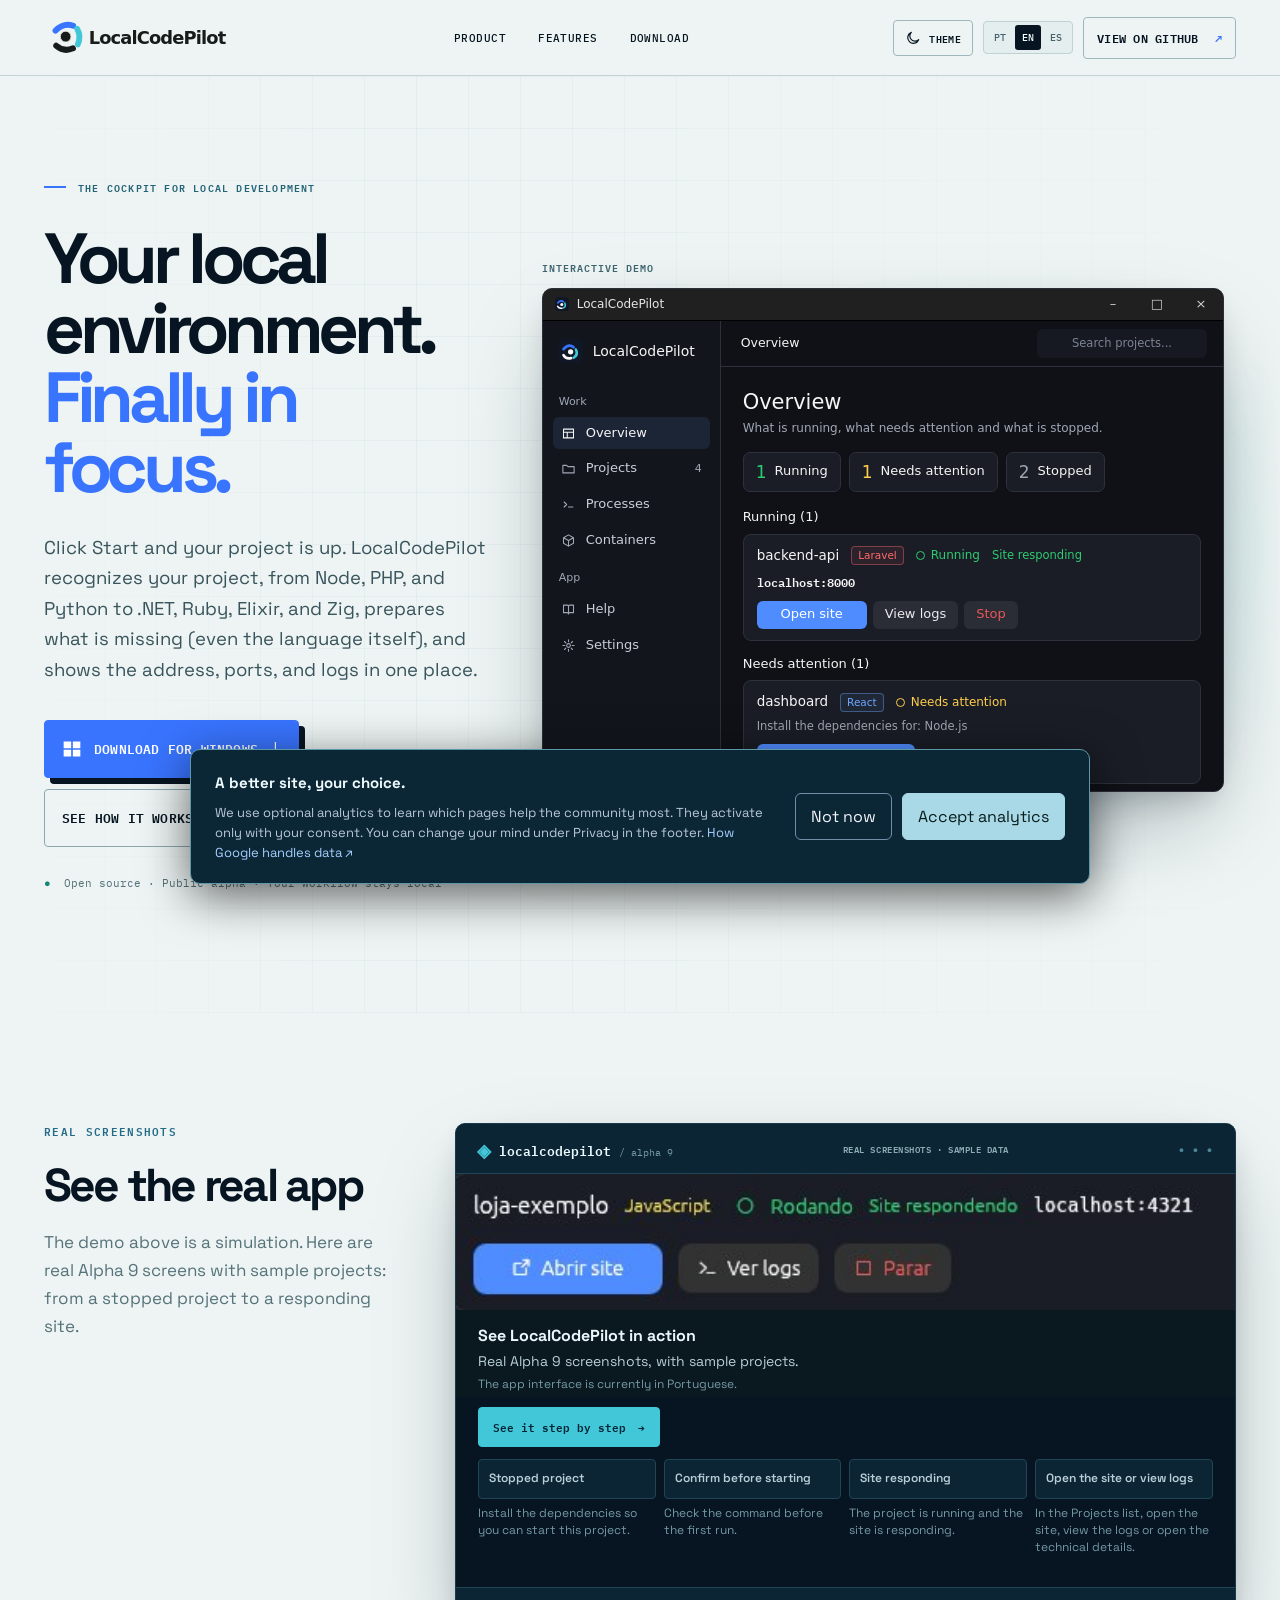
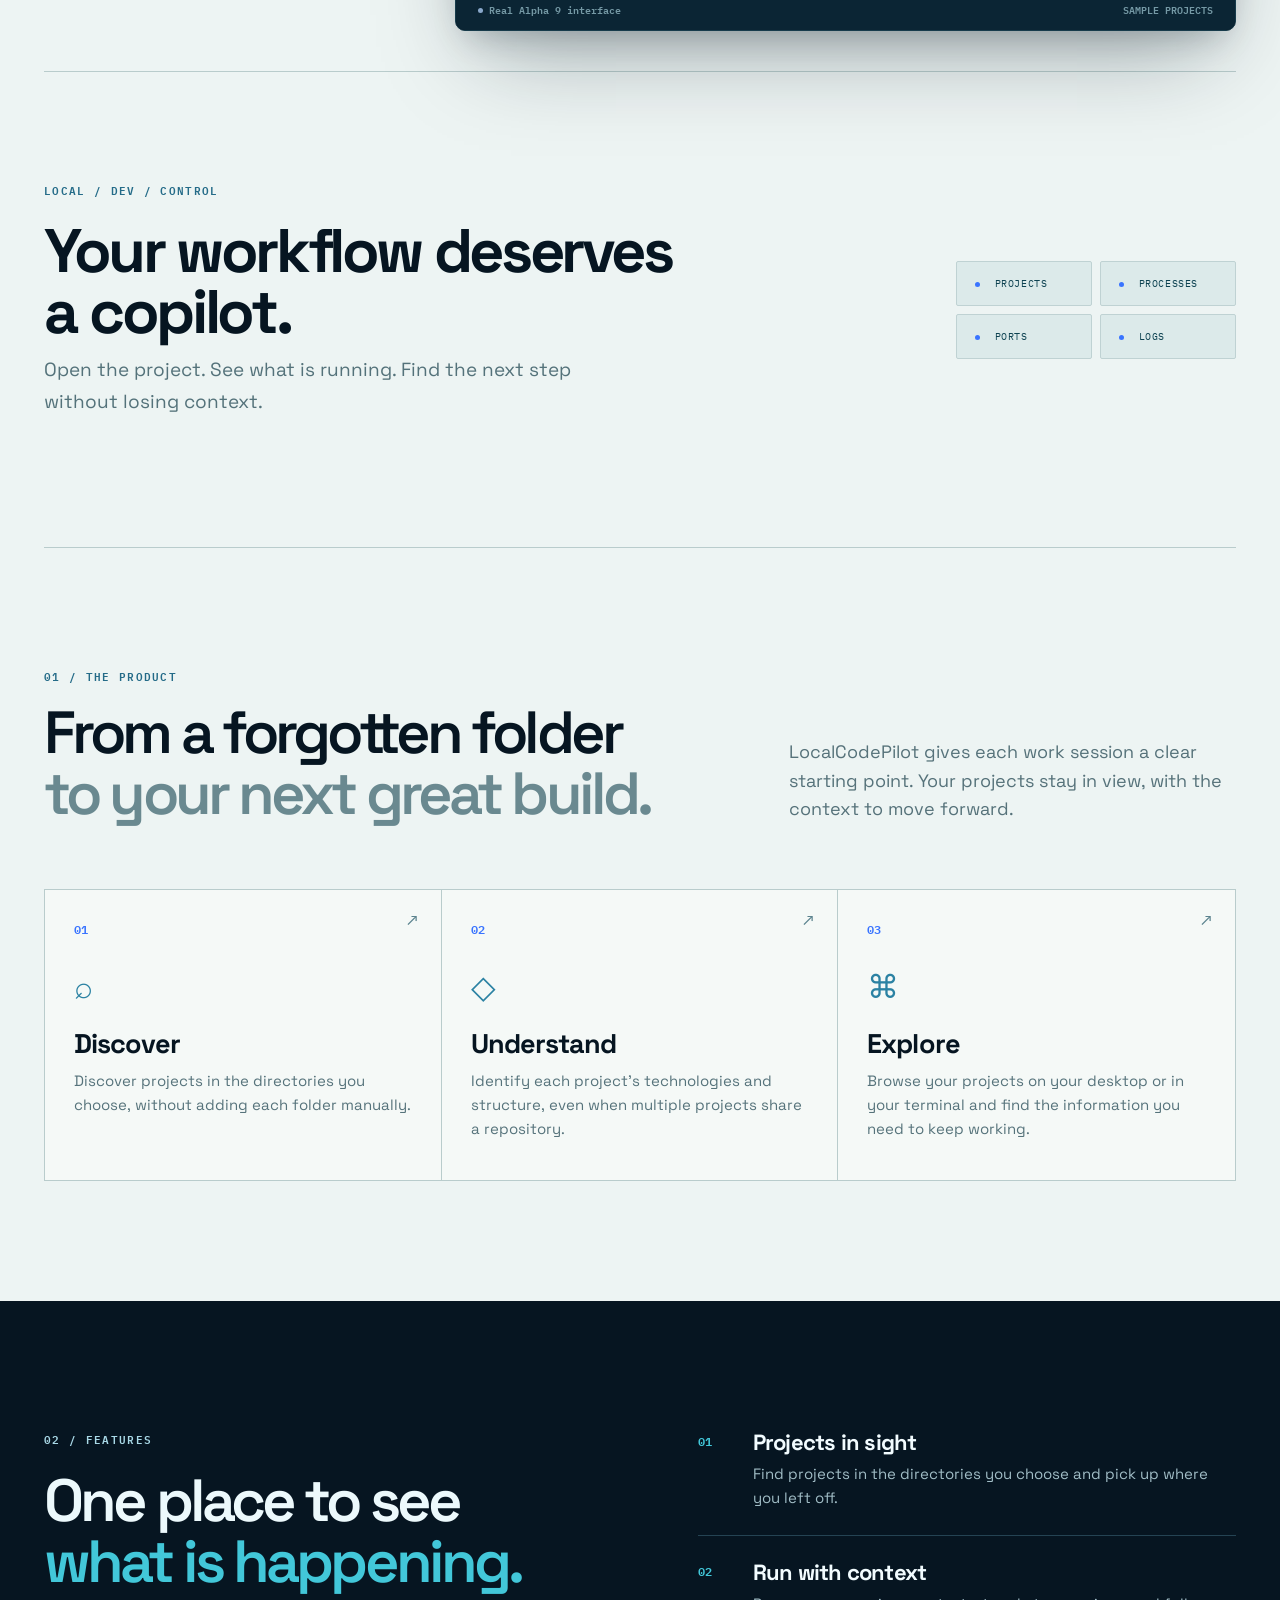
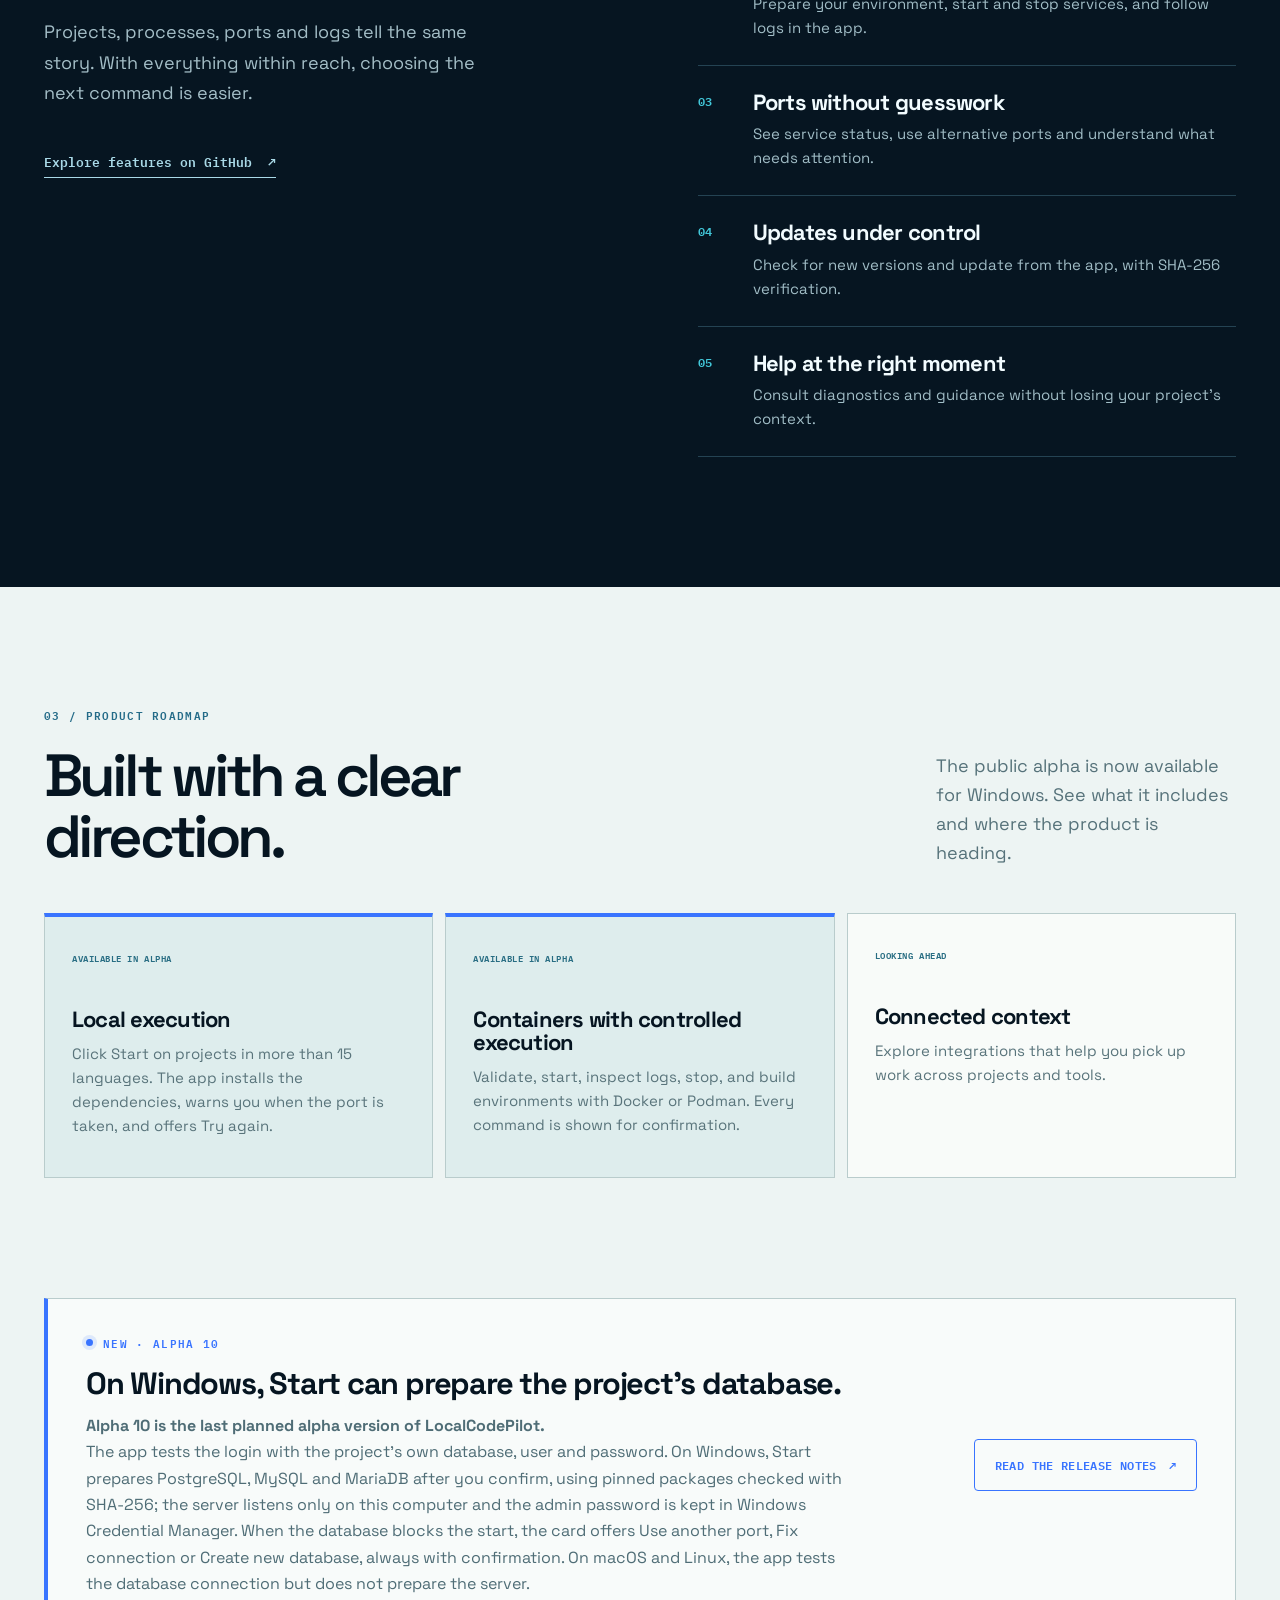
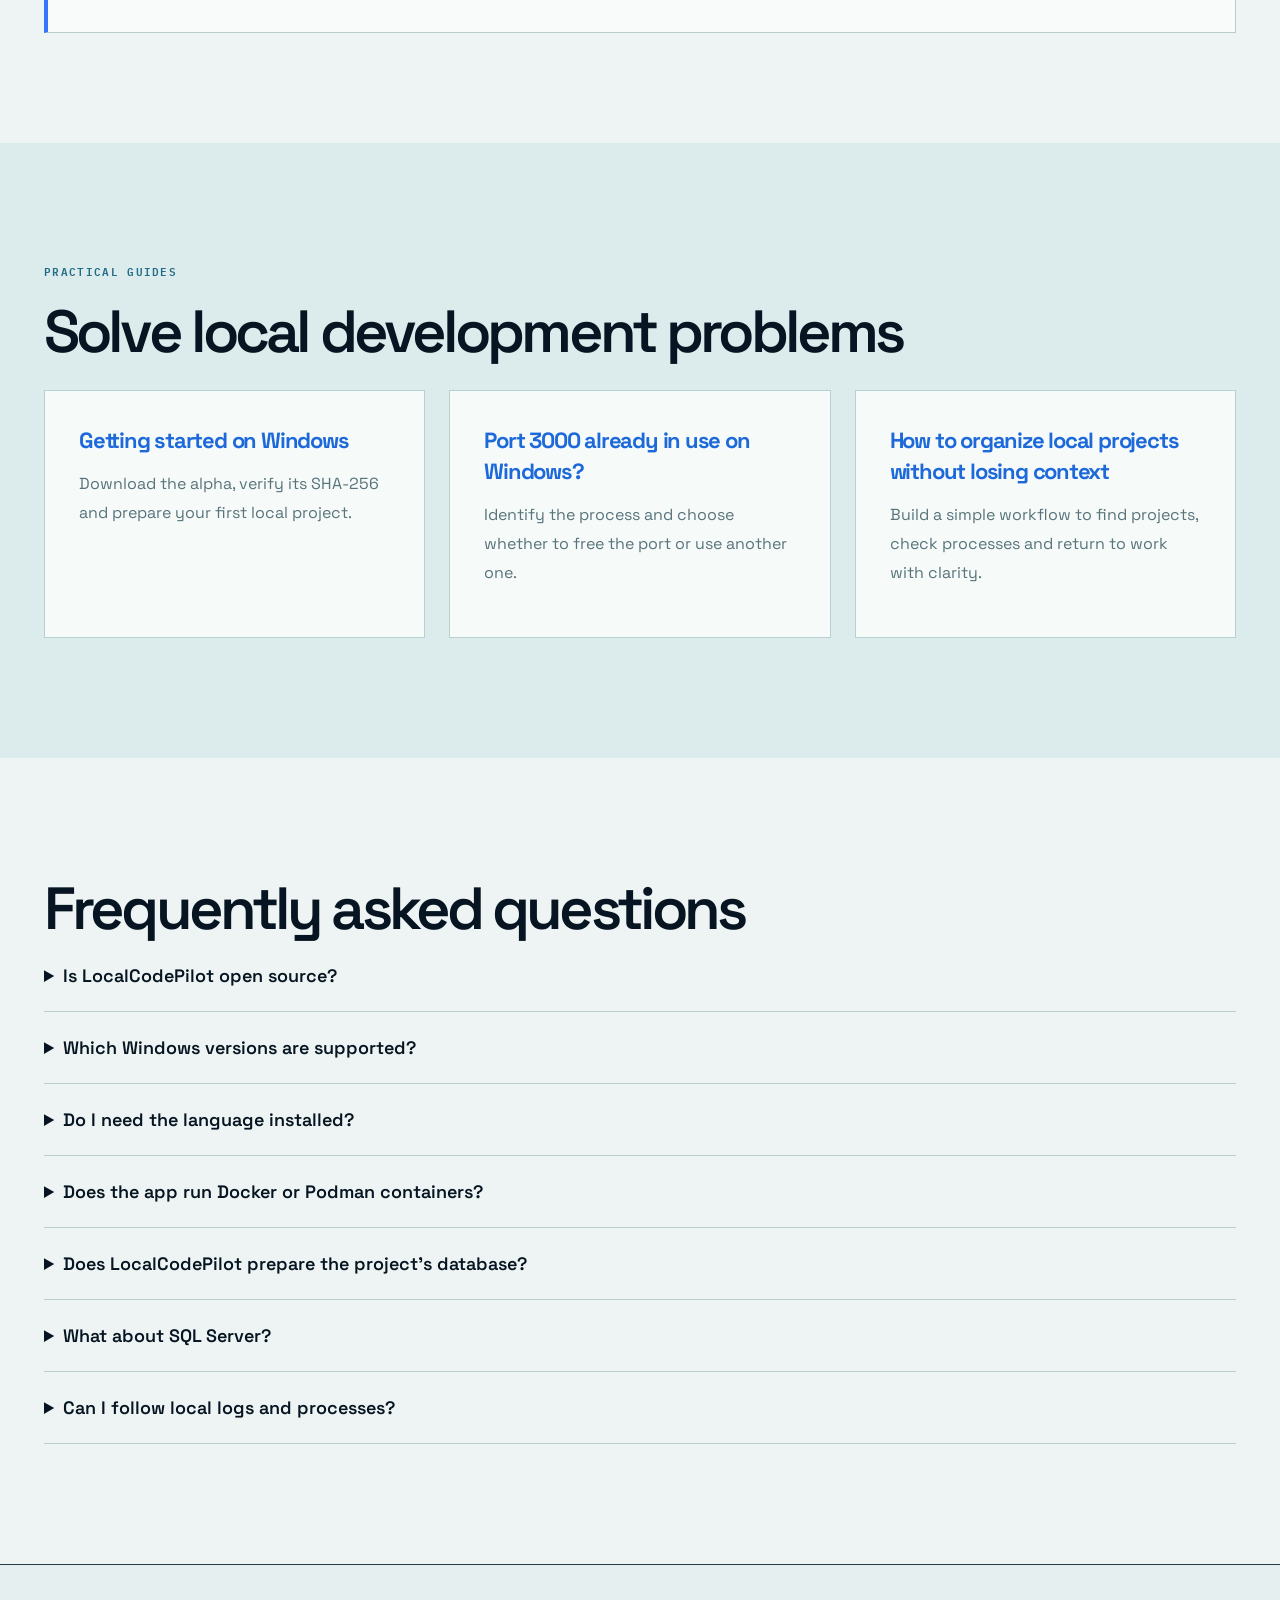
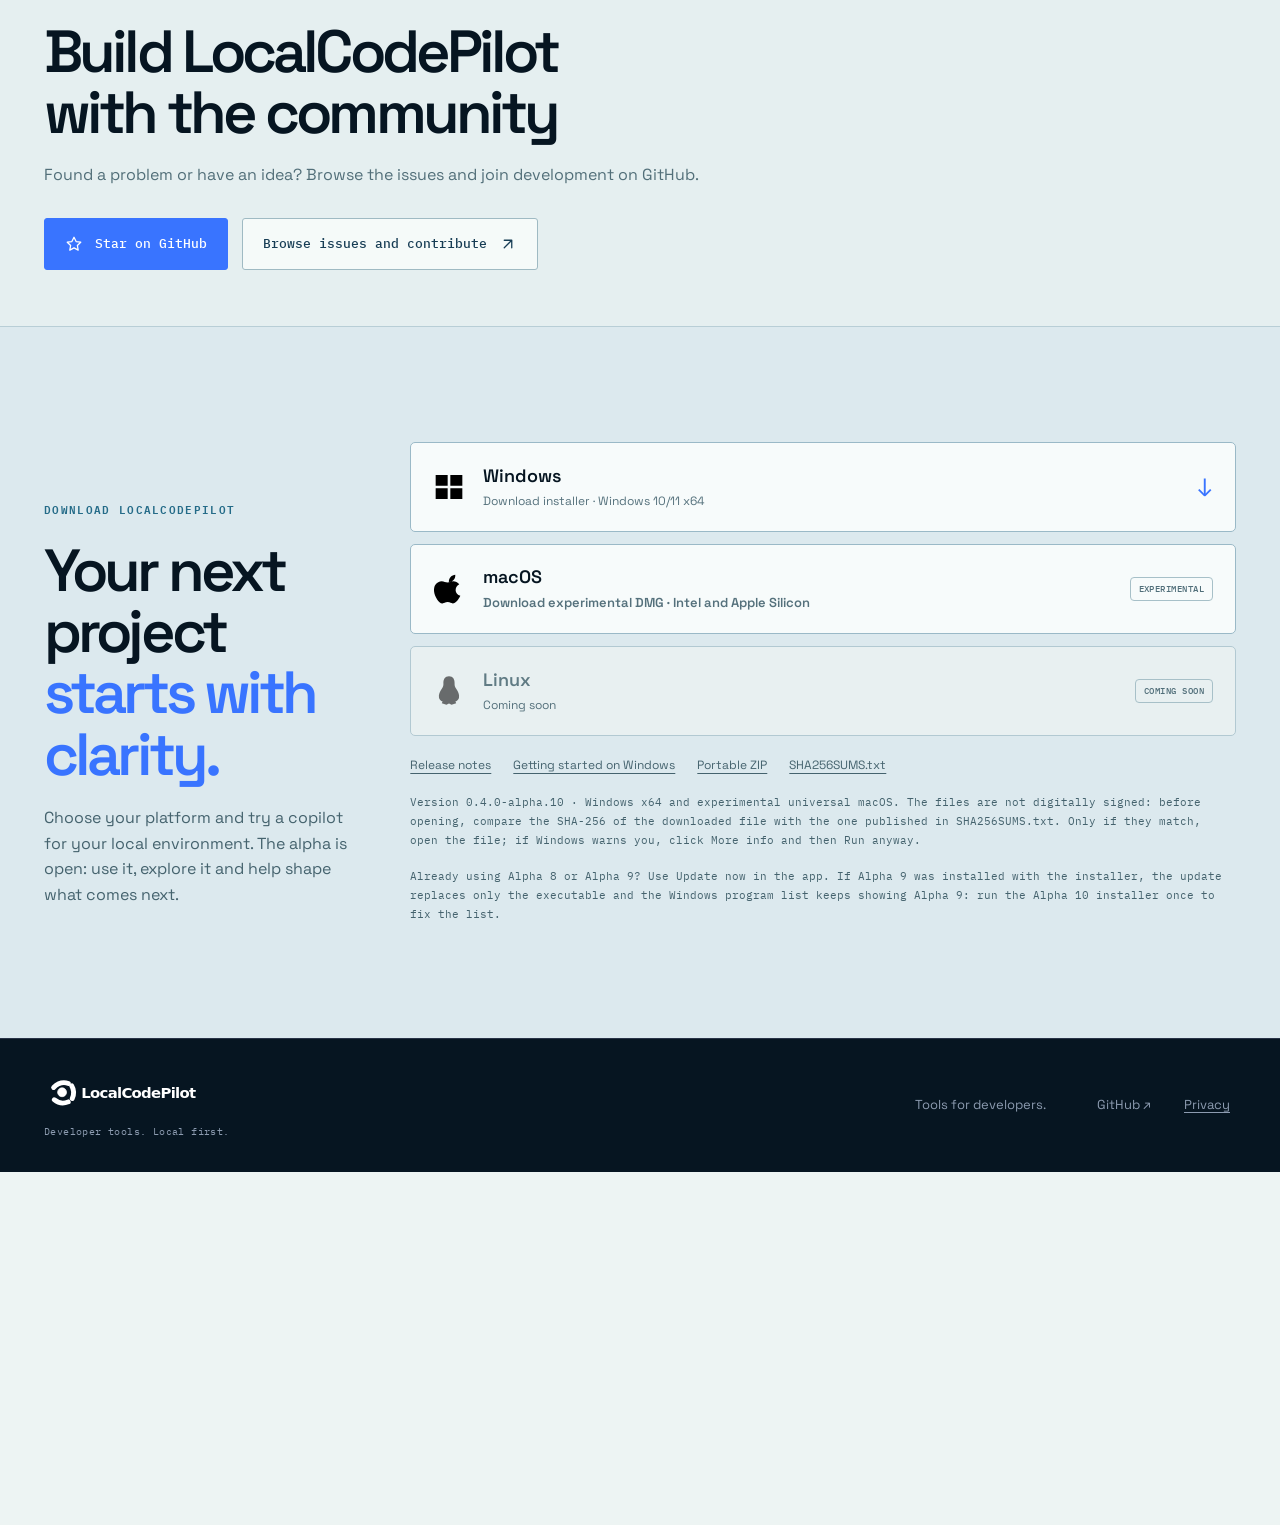
==== commit 7cb2ac12: "content: tira o aviso de Mac não testado dos downloads Pedido do fundador. Mantém "macOS universal e" ====
--- a/en/index.html
+++ b/en/index.html
@@ -165,7 +165,7 @@
       <a class="platform-card platform-available platform-download" href="https://github.com/cjulio1993/LocalCodePilot/releases/download/v0.4.0-alpha.10/LocalCodePilot-0.4.0-alpha.10-macos-universal.dmg" target="_blank" rel="noopener noreferrer"><img src="../macos.svg" alt="" width="32" height="32"><span class="platform-copy"><strong>macOS</strong><span>Download experimental DMG · Intel and Apple Silicon</span></span><span class="platform-badge">EXPERIMENTAL</span></a>
       <div class="platform-card platform-soon"><img src="../linux.svg" alt="" width="32" height="32"><span class="platform-copy"><strong>Linux</strong><span>Coming soon</span></span><span class="platform-badge">COMING SOON</span></div>
       <div class="download-details"><a href="https://github.com/cjulio1993/LocalCodePilot/releases/tag/v0.4.0-alpha.10" target="_blank" rel="noopener noreferrer">Release notes</a><a href="docs/getting-started/">Getting started on Windows</a><a href="https://github.com/cjulio1993/LocalCodePilot/releases/download/v0.4.0-alpha.10/LocalCodePilot-0.4.0-alpha.10-windows-x64.zip" target="_blank" rel="noopener noreferrer">Portable ZIP</a><a href="https://github.com/cjulio1993/LocalCodePilot/releases/download/v0.4.0-alpha.10/SHA256SUMS.txt" target="_blank" rel="noopener noreferrer">SHA256SUMS.txt</a></div>
-      <small>Version 0.4.0-alpha.10 · Windows x64 and experimental universal macOS, not yet tested on a real Mac in this version. The files are not digitally signed: before opening, compare the SHA-256 of the downloaded file with the one published in SHA256SUMS.txt. Only if they match, open the file; if Windows warns you, click More info and then Run anyway.</small>
+      <small>Version 0.4.0-alpha.10 · Windows x64 and experimental universal macOS. The files are not digitally signed: before opening, compare the SHA-256 of the downloaded file with the one published in SHA256SUMS.txt. Only if they match, open the file; if Windows warns you, click More info and then Run anyway.</small>
       <small>Already using Alpha 8 or Alpha 9? Use Update now in the app. If Alpha 9 was installed with the installer, the update replaces only the executable and the Windows program list keeps showing Alpha 9: run the Alpha 10 installer once to fix the list.</small></div></div></section>
   </main>
   <footer class="site-footer"><div class="wrap footer-inner"><div class="footer-brand"><img src="../logo.svg" alt="LocalCodePilot"><p>Developer tools. Local first.</p></div><p class="footer-mission">Tools for developers.</p><a href="https://github.com/cjulio1993/LocalCodePilot" target="_blank" rel="noopener noreferrer">GitHub ↗</a><button class="privacy-link" id="privacy-settings" type="button">Privacy</button></div></footer>
